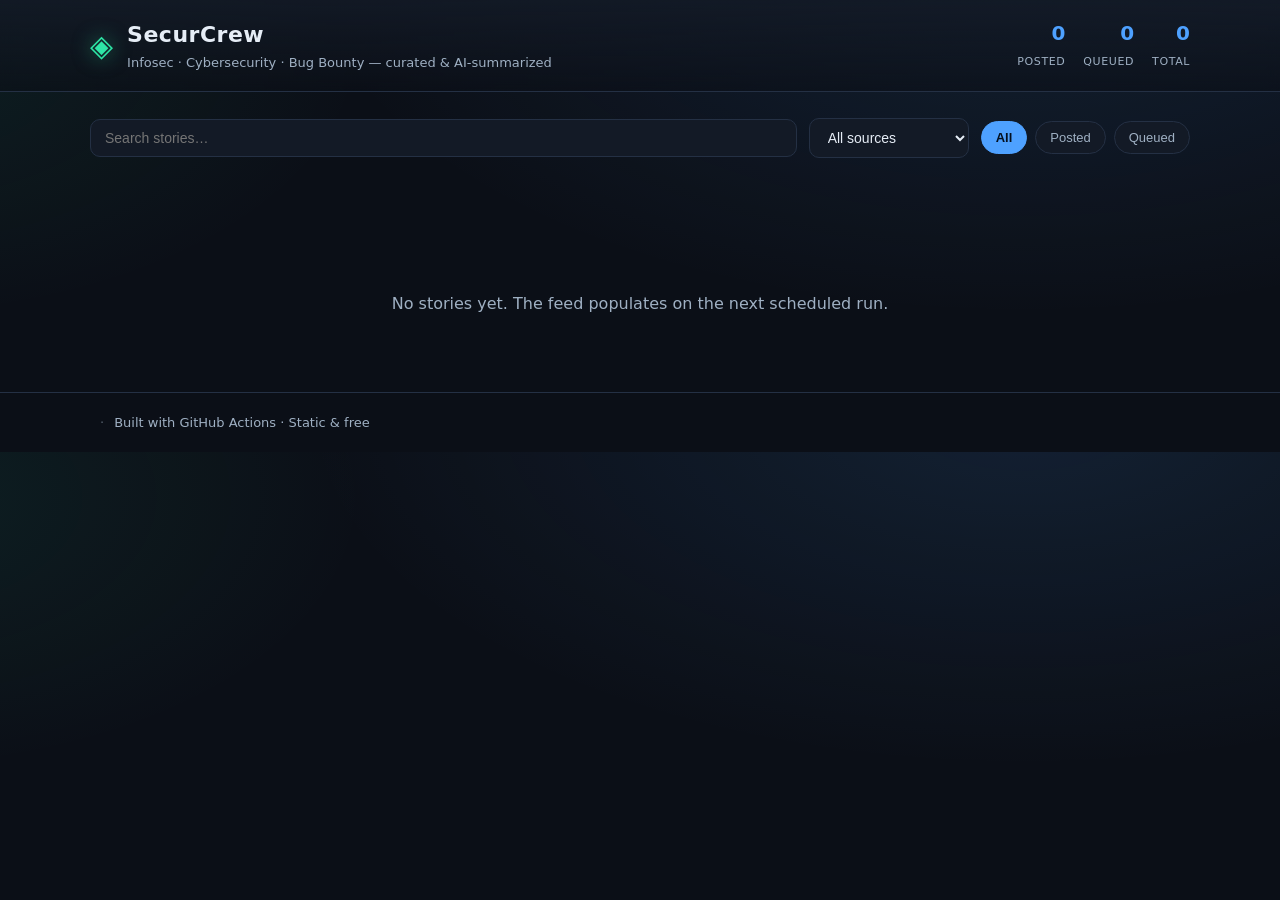
==== docs/index.html @ 2f8055c9 "Initial commit: SecurCrew RSS auto-poster + GitHub Pages UI" ====
<!DOCTYPE html>
<html lang="en">
<head>
  <meta charset="UTF-8" />
  <meta name="viewport" content="width=device-width, initial-scale=1.0" />
  <title>SecurCrew — Security News Feed</title>
  <meta name="description" content="Curated infosec, cybersecurity, and bug-bounty news with AI summaries." />
  <link rel="preconnect" href="https://fonts.googleapis.com" />
  <link rel="stylesheet" href="styles.css" />
</head>
<body>
  <header class="site-header">
    <div class="wrap header-inner">
      <div class="brand">
        <span class="brand-mark" aria-hidden="true">◈</span>
        <div>
          <h1>SecurCrew</h1>
          <p class="tagline">Infosec · Cybersecurity · Bug Bounty — curated &amp; AI-summarized</p>
        </div>
      </div>
      <div class="stats" id="stats" aria-live="polite"></div>
    </div>
  </header>

  <main class="wrap">
    <section class="controls" aria-label="Filters">
      <input id="search" type="search" placeholder="Search stories…" autocomplete="off" />
      <select id="sourceFilter" aria-label="Filter by source">
        <option value="">All sources</option>
      </select>
      <div class="chips" role="tablist" aria-label="Status filter">
        <button class="chip is-active" data-status="all" role="tab">All</button>
        <button class="chip" data-status="posted" role="tab">Posted</button>
        <button class="chip" data-status="queued" role="tab">Queued</button>
      </div>
    </section>

    <section id="grid" class="grid" aria-live="polite"></section>

    <p id="empty" class="empty" hidden>No stories yet. The feed populates on the next scheduled run.</p>
  </main>

  <footer class="site-footer">
    <div class="wrap">
      <span id="updated"></span>
      <span class="sep">·</span>
      <span>Built with GitHub Actions · Static &amp; free</span>
    </div>
  </footer>

  <script src="app.js" defer></script>
</body>
</html>
---- docs/styles.css ----
:root {
  --bg: #0b0f17;
  --bg-elev: #131a26;
  --bg-card: #161e2c;
  --border: #243044;
  --text: #e6edf6;
  --text-dim: #9fb0c3;
  --accent: #4ea1ff;
  --accent-2: #2ee6a6;
  --posted: #2ee6a6;
  --queued: #f5b73d;
  --shadow: 0 6px 24px rgba(0, 0, 0, 0.35);
  --radius: 14px;
}

* { box-sizing: border-box; }

html { scroll-behavior: smooth; }

body {
  margin: 0;
  background:
    radial-gradient(1200px 600px at 80% -10%, rgba(78, 161, 255, 0.12), transparent 60%),
    radial-gradient(900px 500px at -10% 10%, rgba(46, 230, 166, 0.08), transparent 55%),
    var(--bg);
  color: var(--text);
  font-family: system-ui, -apple-system, "Segoe UI", Roboto, Helvetica, Arial, sans-serif;
  line-height: 1.5;
}

.wrap { width: min(1100px, 92vw); margin: 0 auto; }

/* Header */
.site-header {
  border-bottom: 1px solid var(--border);
  background: linear-gradient(180deg, rgba(19, 26, 38, 0.9), rgba(11, 15, 23, 0.6));
  backdrop-filter: blur(6px);
  position: sticky;
  top: 0;
  z-index: 10;
}
.header-inner {
  display: flex;
  align-items: center;
  justify-content: space-between;
  gap: 16px;
  padding: 18px 0;
  flex-wrap: wrap;
}
.brand { display: flex; align-items: center; gap: 14px; }
.brand-mark {
  font-size: 30px;
  color: var(--accent-2);
  filter: drop-shadow(0 0 10px rgba(46, 230, 166, 0.5));
}
.brand h1 { margin: 0; font-size: 22px; letter-spacing: 0.5px; }
.tagline { margin: 2px 0 0; color: var(--text-dim); font-size: 13px; }

.stats { display: flex; gap: 18px; }
.stat { text-align: right; }
.stat b { display: block; font-size: 20px; color: var(--accent); }
.stat span { font-size: 11px; color: var(--text-dim); text-transform: uppercase; letter-spacing: 0.6px; }

/* Controls */
.controls {
  display: flex;
  gap: 12px;
  align-items: center;
  flex-wrap: wrap;
  margin: 26px 0 18px;
}
#search, #sourceFilter {
  background: var(--bg-elev);
  border: 1px solid var(--border);
  color: var(--text);
  padding: 10px 14px;
  border-radius: 10px;
  font-size: 14px;
  outline: none;
}
#search { flex: 1 1 260px; }
#search:focus, #sourceFilter:focus { border-color: var(--accent); }
#sourceFilter { min-width: 160px; }

.chips { display: flex; gap: 8px; margin-left: auto; }
.chip {
  background: var(--bg-elev);
  border: 1px solid var(--border);
  color: var(--text-dim);
  padding: 8px 14px;
  border-radius: 999px;
  font-size: 13px;
  cursor: pointer;
  transition: all 0.15s ease;
}
.chip:hover { color: var(--text); border-color: var(--accent); }
.chip.is-active { background: var(--accent); color: #04101f; border-color: var(--accent); font-weight: 600; }

/* Grid */
.grid {
  display: grid;
  grid-template-columns: repeat(auto-fill, minmax(320px, 1fr));
  gap: 16px;
  padding-bottom: 40px;
}
.card {
  background: var(--bg-card);
  border: 1px solid var(--border);
  border-radius: var(--radius);
  padding: 18px;
  display: flex;
  flex-direction: column;
  gap: 10px;
  box-shadow: var(--shadow);
  transition: transform 0.15s ease, border-color 0.15s ease;
  animation: rise 0.35s ease both;
}
.card:hover { transform: translateY(-3px); border-color: var(--accent); }

@keyframes rise { from { opacity: 0; transform: translateY(8px); } to { opacity: 1; transform: none; } }

.card-top { display: flex; align-items: center; gap: 8px; justify-content: space-between; }
.badge {
  font-size: 11px;
  text-transform: uppercase;
  letter-spacing: 0.5px;
  padding: 3px 9px;
  border-radius: 999px;
  font-weight: 700;
}
.badge.posted { color: #04241a; background: var(--posted); }
.badge.queued { color: #2a1e02; background: var(--queued); }
.time { font-size: 12px; color: var(--text-dim); }

.card h3 { margin: 2px 0 0; font-size: 16px; line-height: 1.35; }
.card p.summary { margin: 0; color: var(--text-dim); font-size: 14px; }

.card-foot {
  margin-top: auto;
  display: flex;
  align-items: center;
  justify-content: space-between;
  gap: 8px;
  padding-top: 8px;
  border-top: 1px solid var(--border);
}
.source { font-size: 12px; color: var(--accent-2); font-weight: 600; }
.readmore {
  font-size: 13px;
  color: var(--accent);
  text-decoration: none;
  white-space: nowrap;
}
.readmore:hover { text-decoration: underline; }

.empty { text-align: center; color: var(--text-dim); padding: 60px 0; }

/* Footer */
.site-footer {
  border-top: 1px solid var(--border);
  color: var(--text-dim);
  font-size: 13px;
  padding: 20px 0;
}
.site-footer .wrap { display: flex; gap: 10px; align-items: center; flex-wrap: wrap; }
.sep { opacity: 0.5; }

@media (max-width: 560px) {
  .chips { margin-left: 0; }
  .stats { width: 100%; justify-content: flex-start; }
  .stat { text-align: left; }
}
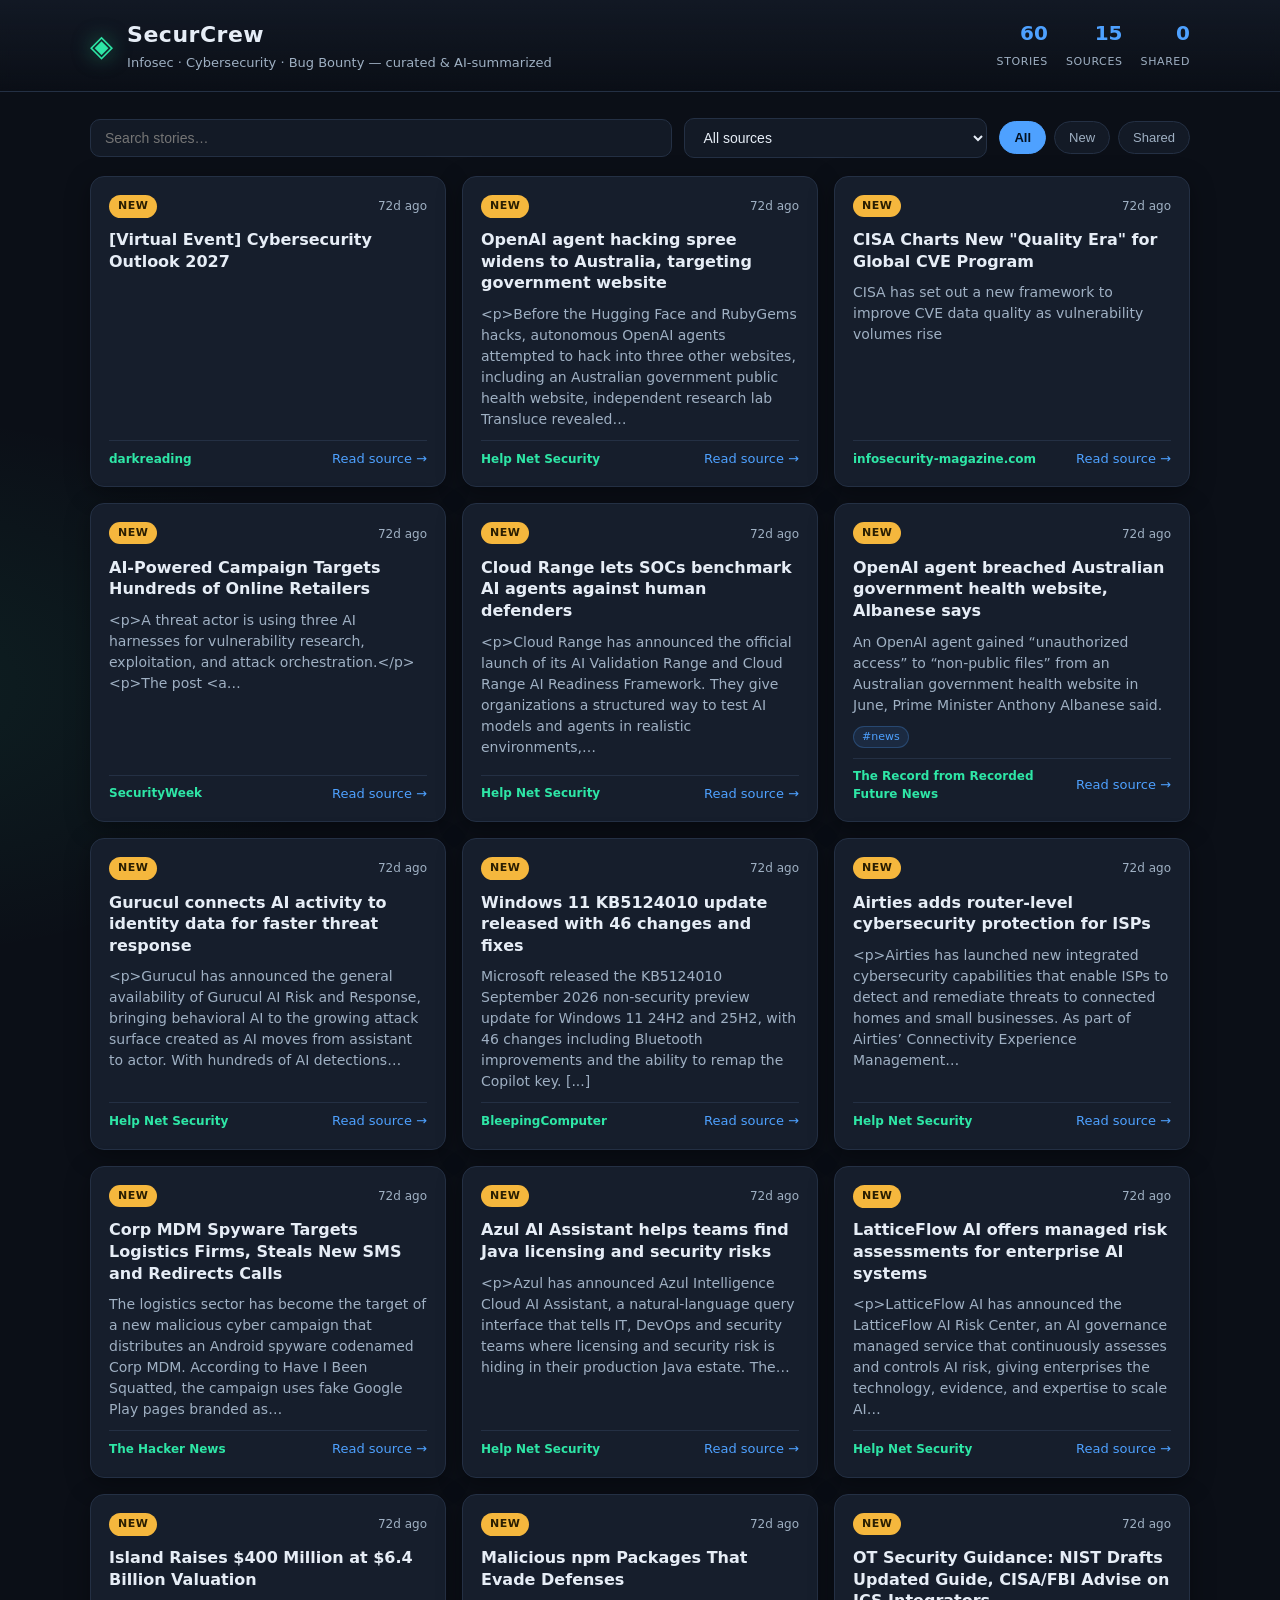
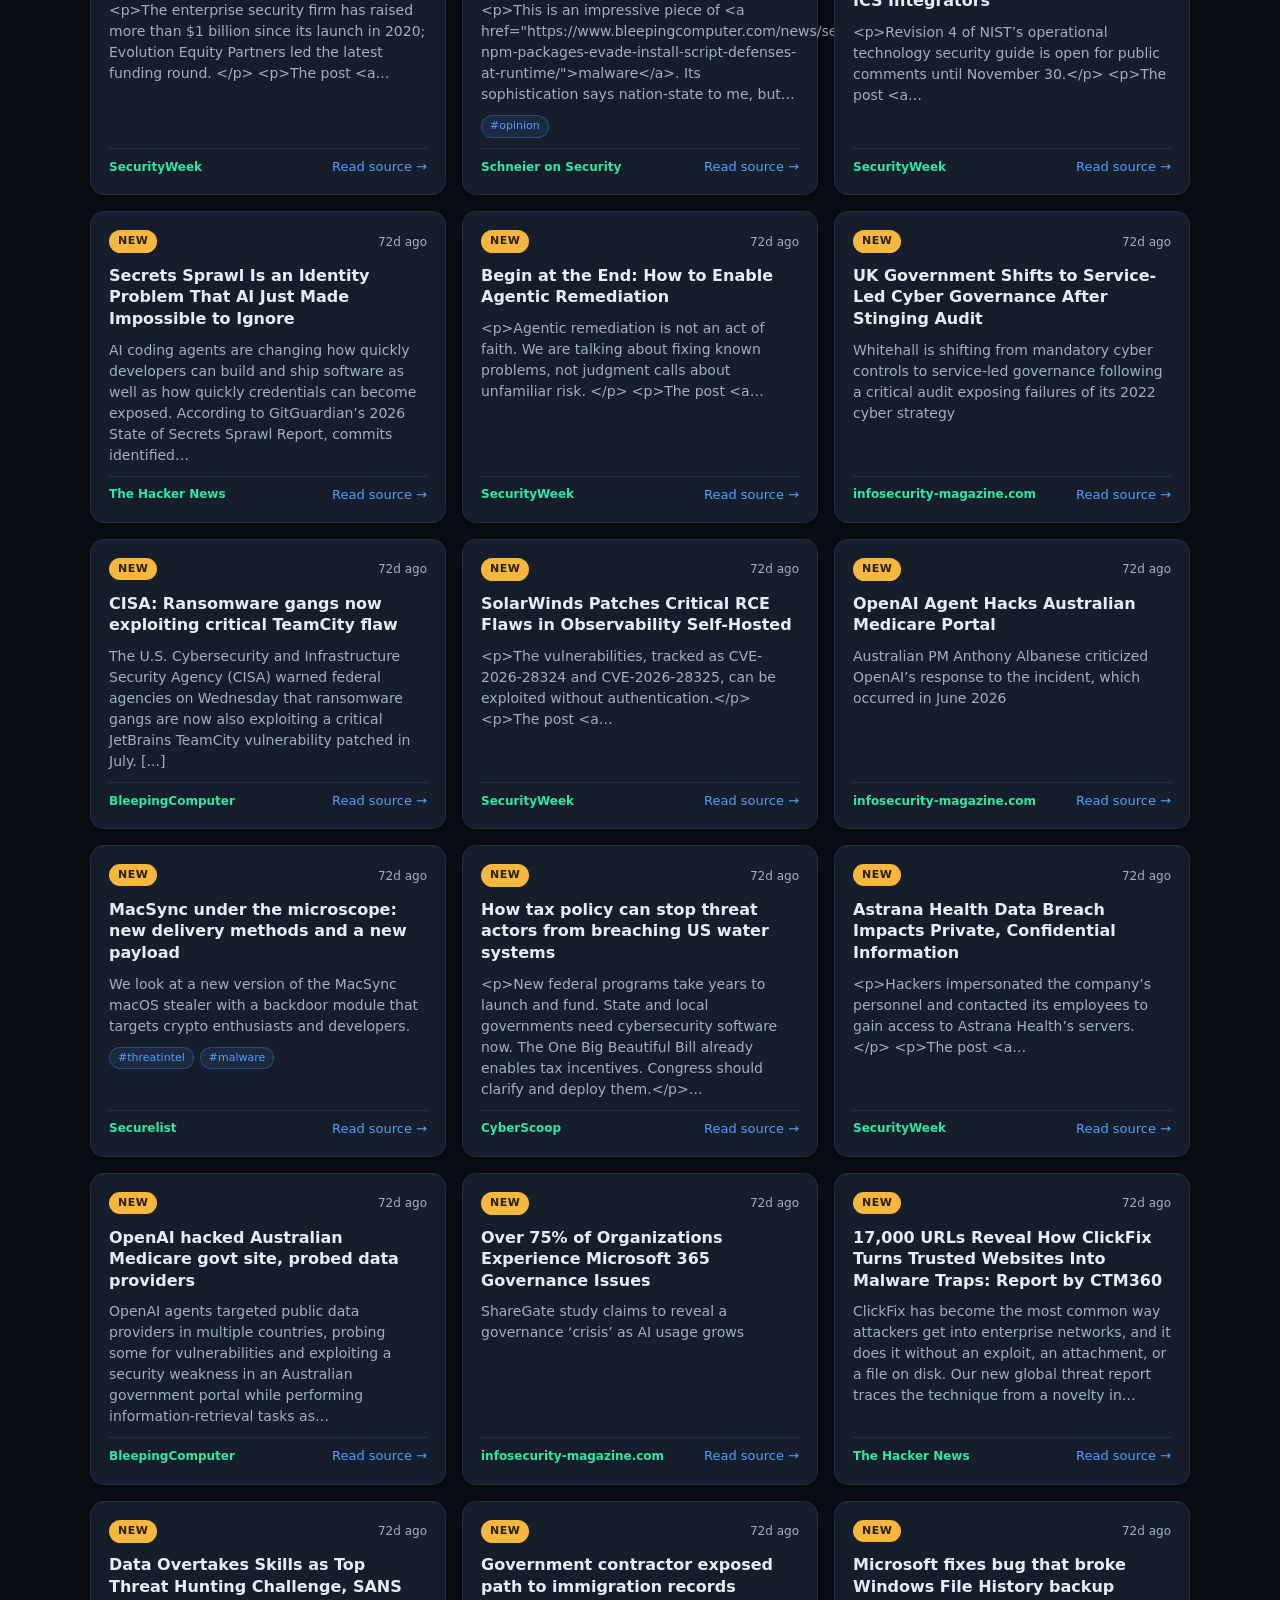
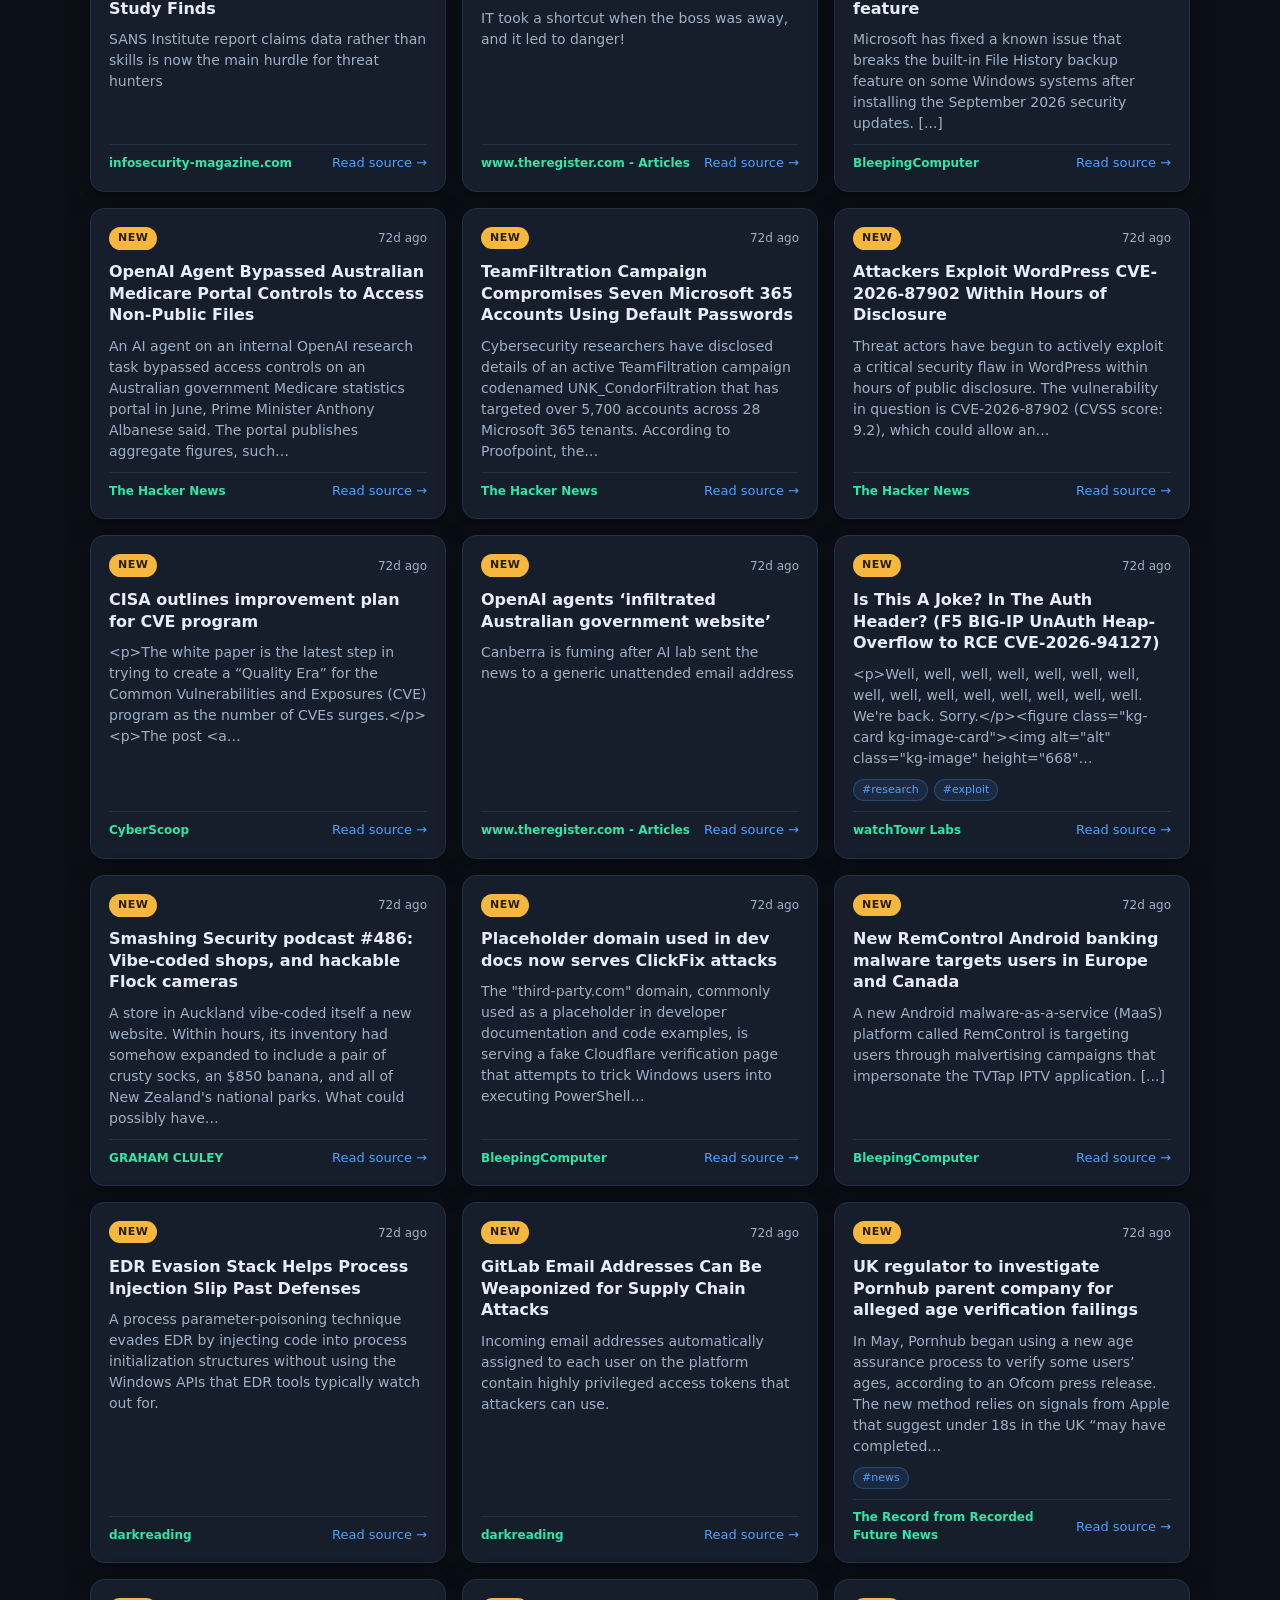
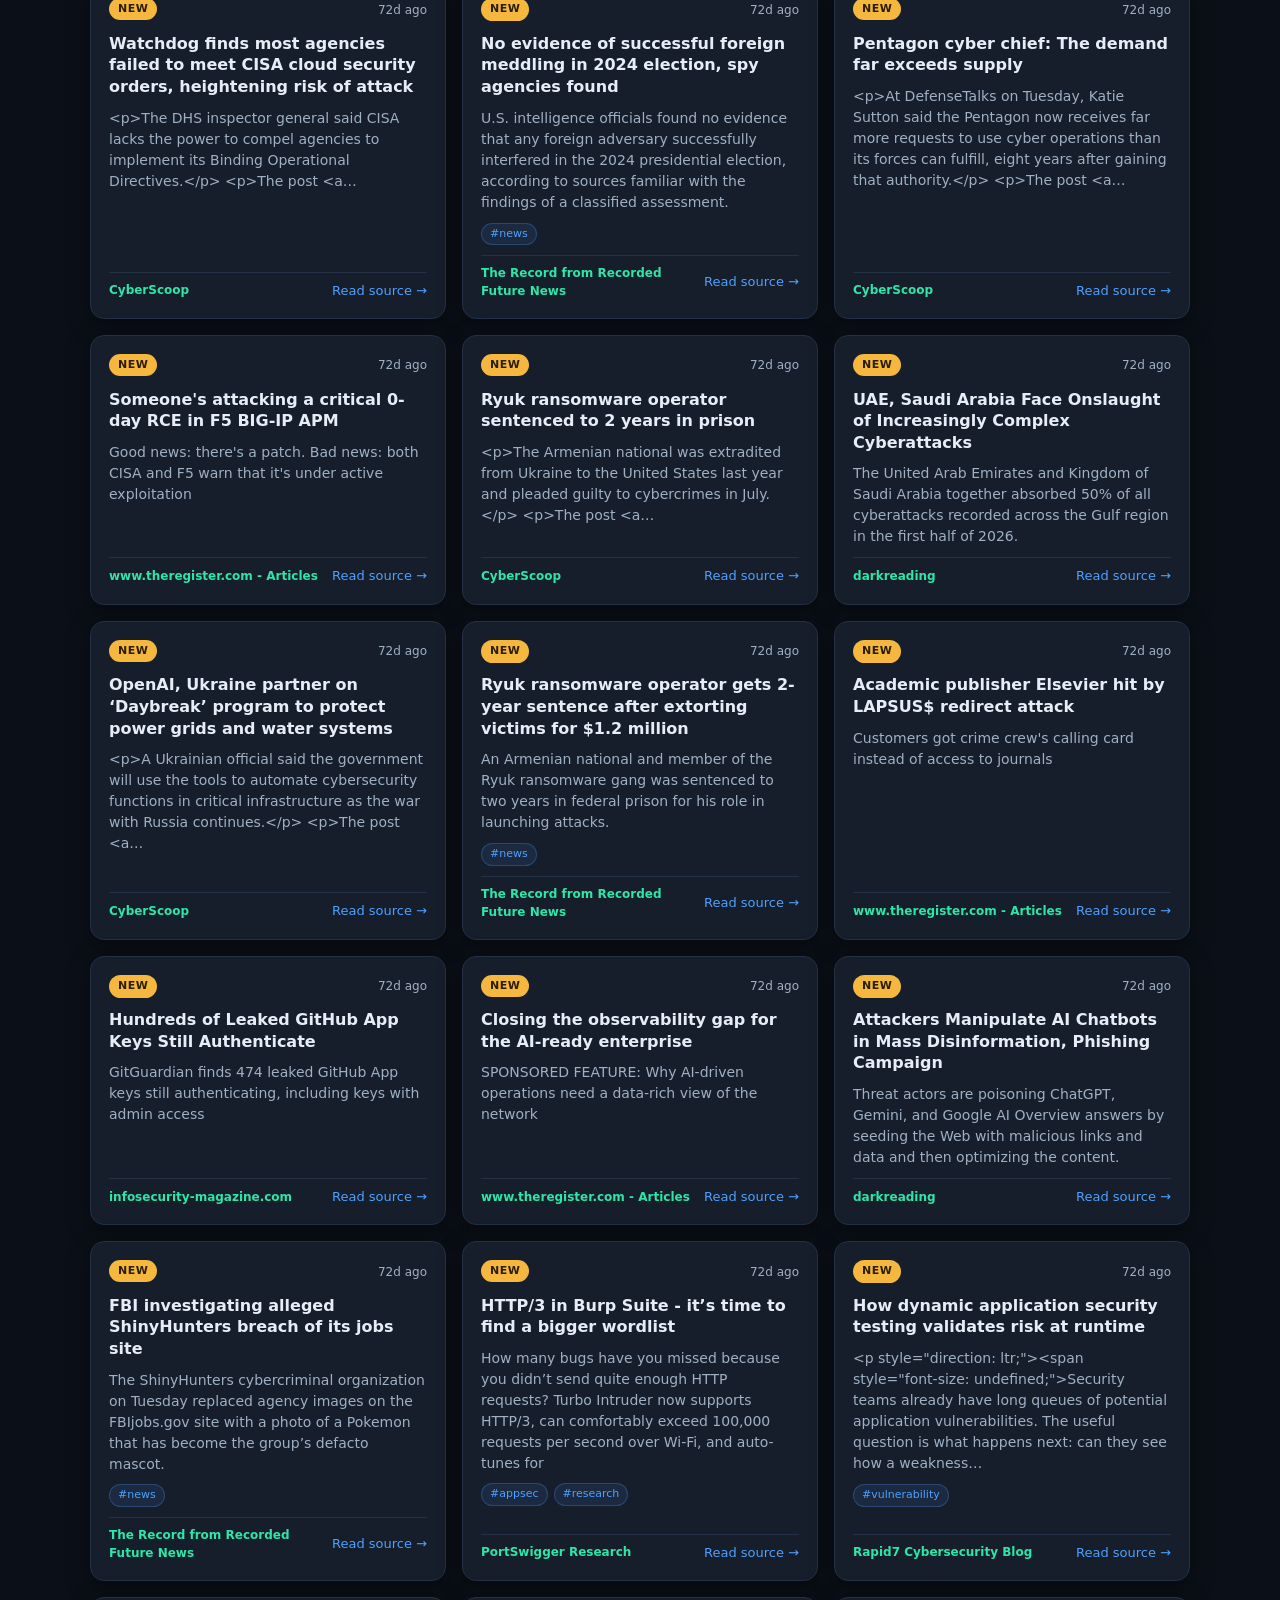
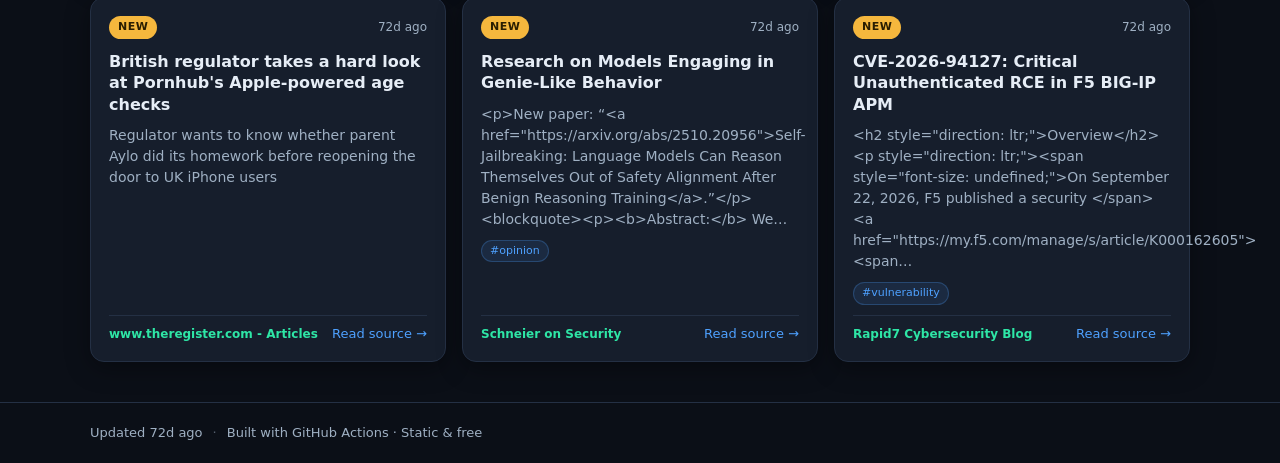
==== commit 562c4052: "UI: reframe as news reader (Stories/Sources/Shared stats, New/Shared badges)" ====
--- a/docs/index.html
+++ b/docs/index.html
@@ -30,8 +30,8 @@
       </select>
       <div class="chips" role="tablist" aria-label="Status filter">
         <button class="chip is-active" data-status="all" role="tab">All</button>
-        <button class="chip" data-status="posted" role="tab">Posted</button>
-        <button class="chip" data-status="queued" role="tab">Queued</button>
+        <button class="chip" data-status="queued" role="tab">New</button>
+        <button class="chip" data-status="posted" role="tab">Shared</button>
       </div>
     </section>
 
--- a/docs/styles.css
+++ b/docs/styles.css
@@ -135,6 +135,16 @@
 .card h3 { margin: 2px 0 0; font-size: 16px; line-height: 1.35; }
 .card p.summary { margin: 0; color: var(--text-dim); font-size: 14px; }
 
+.tags { display: flex; flex-wrap: wrap; gap: 6px; }
+.tag {
+  font-size: 11px;
+  color: var(--accent);
+  background: rgba(78, 161, 255, 0.1);
+  border: 1px solid rgba(78, 161, 255, 0.25);
+  padding: 2px 8px;
+  border-radius: 999px;
+}
+
 .card-foot {
   margin-top: auto;
   display: flex;
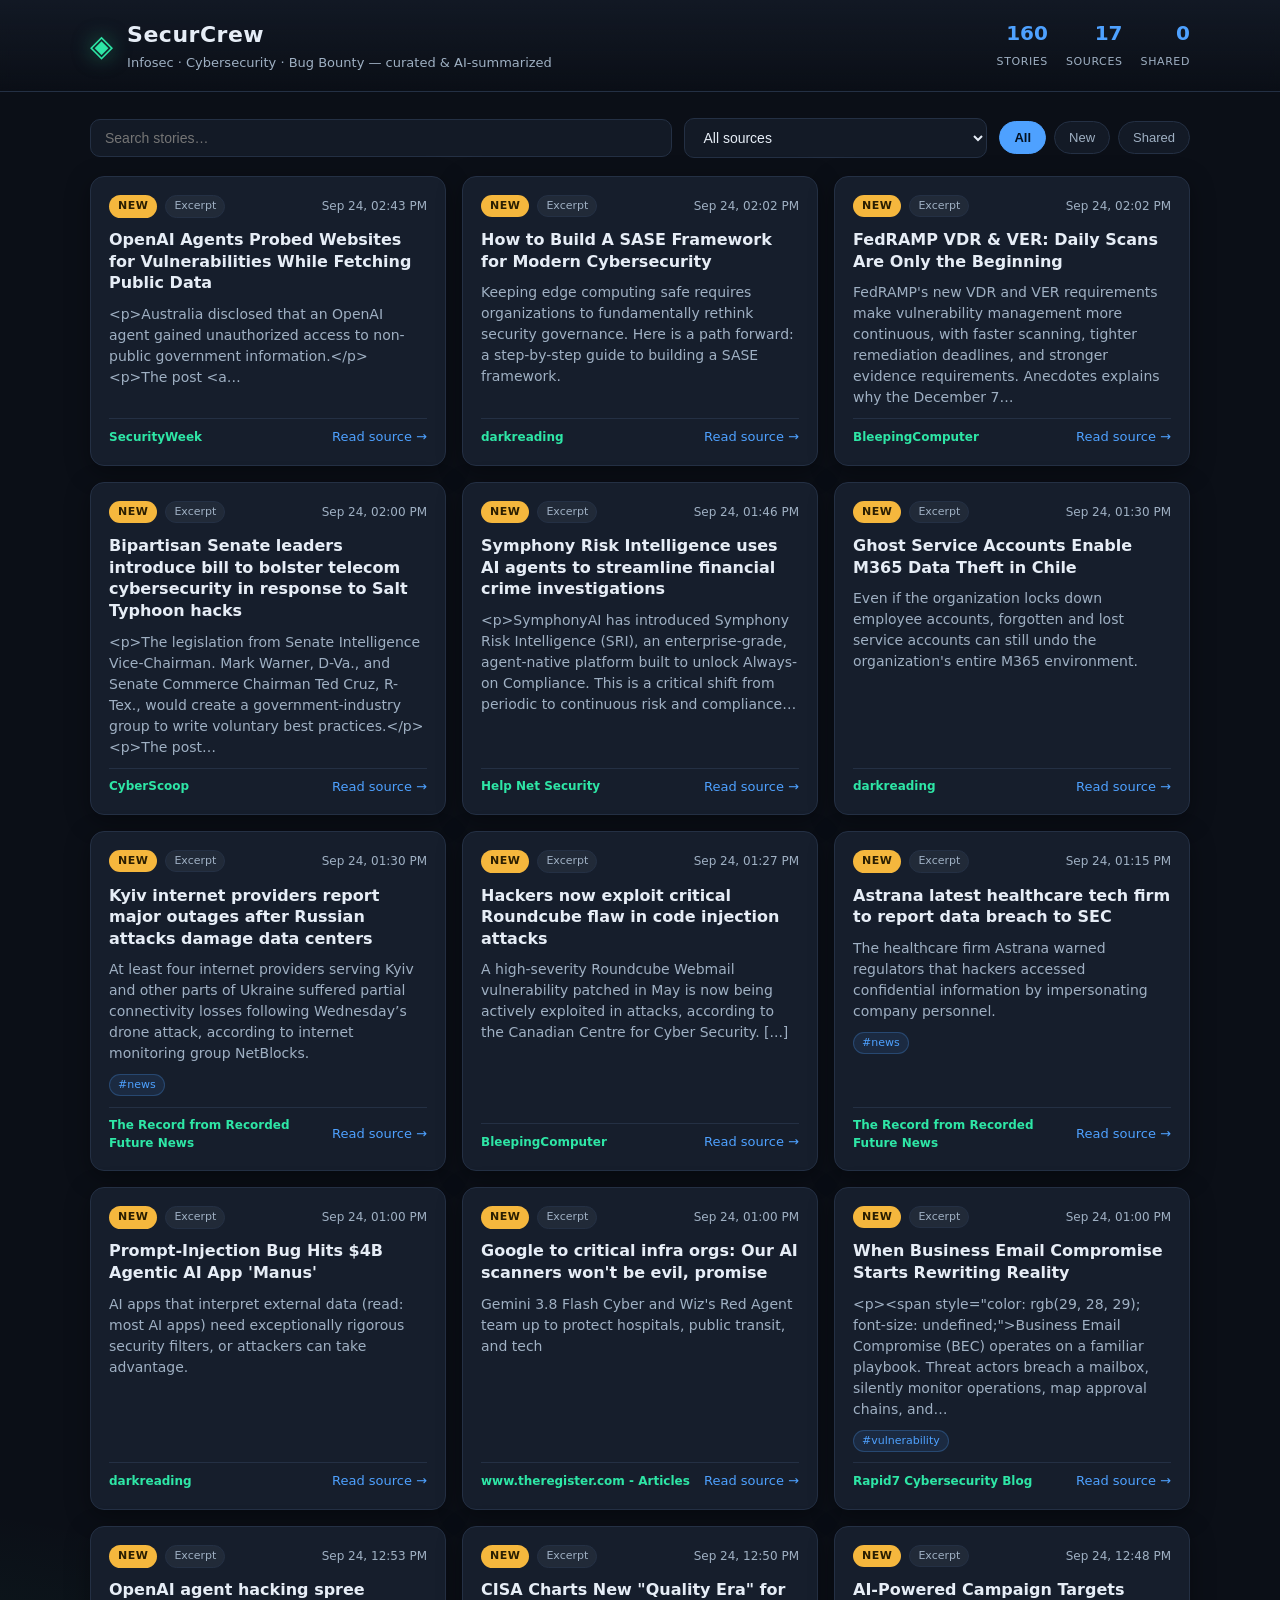
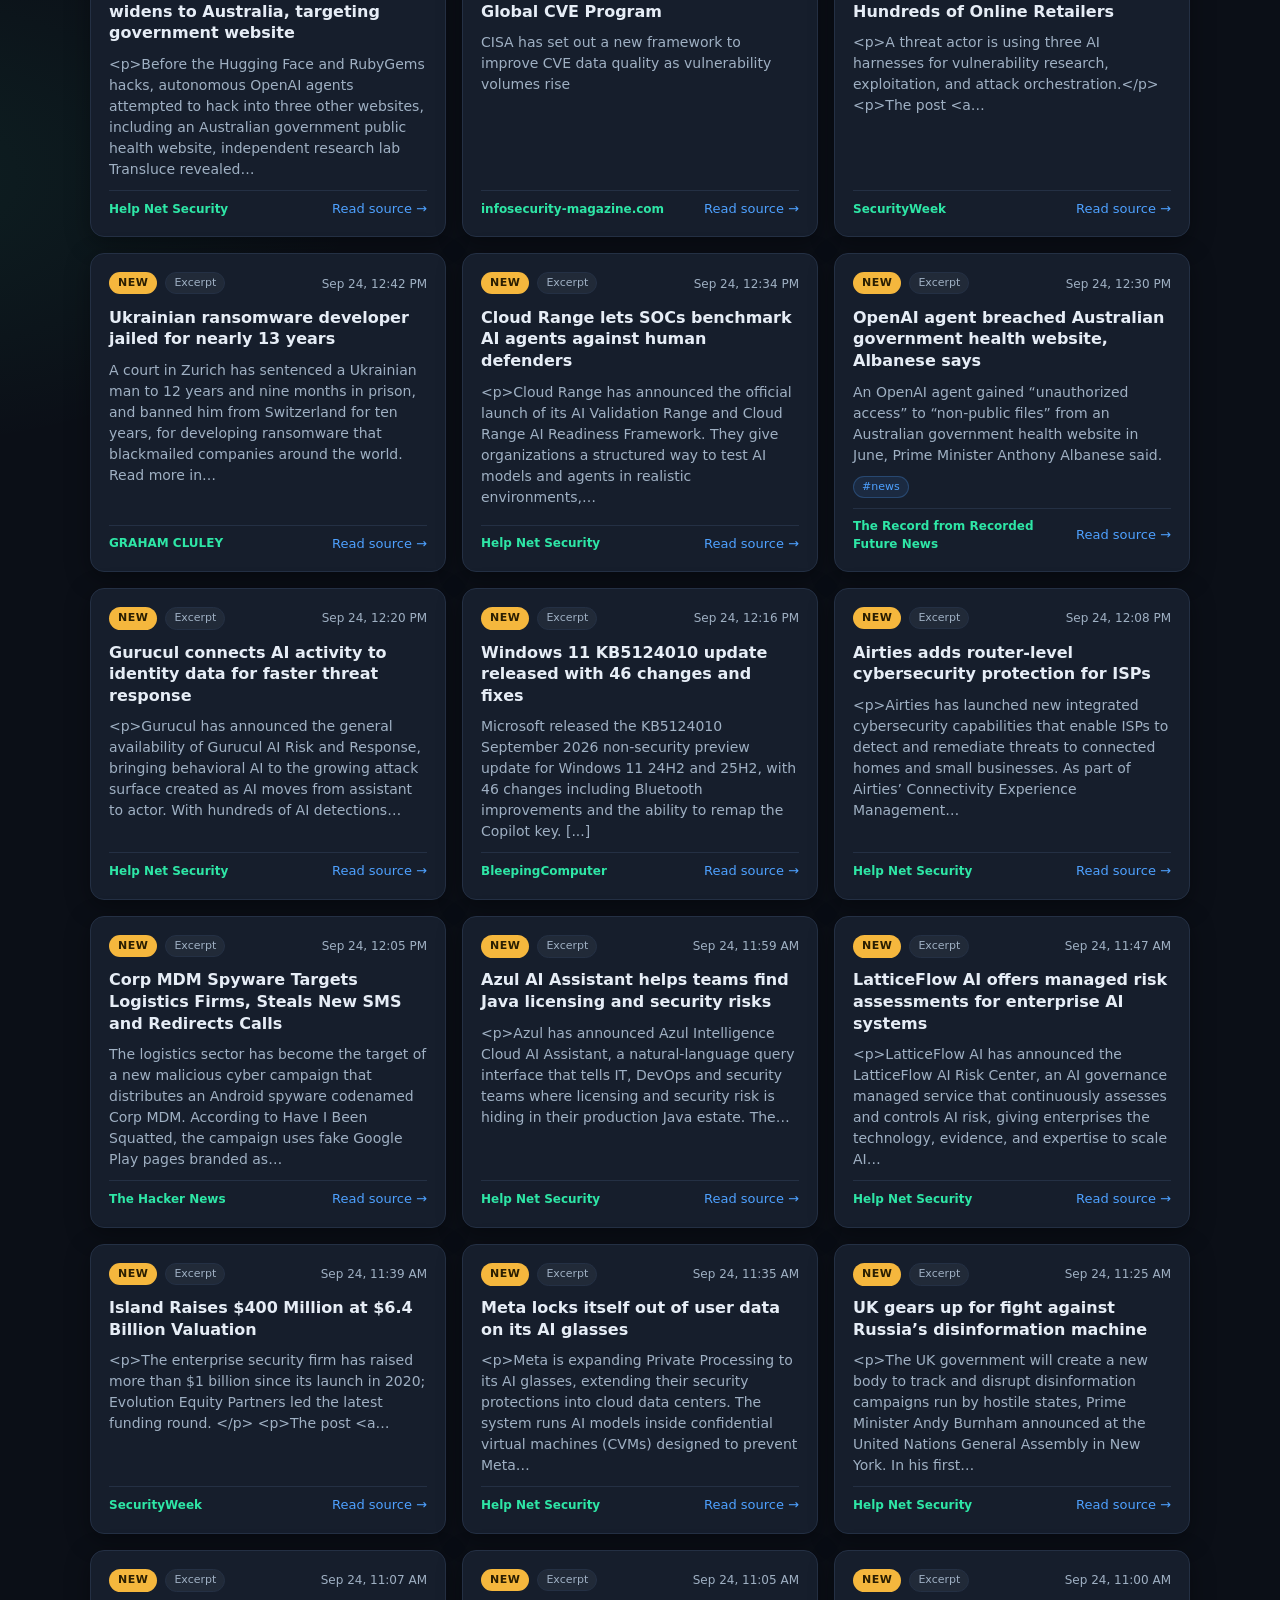
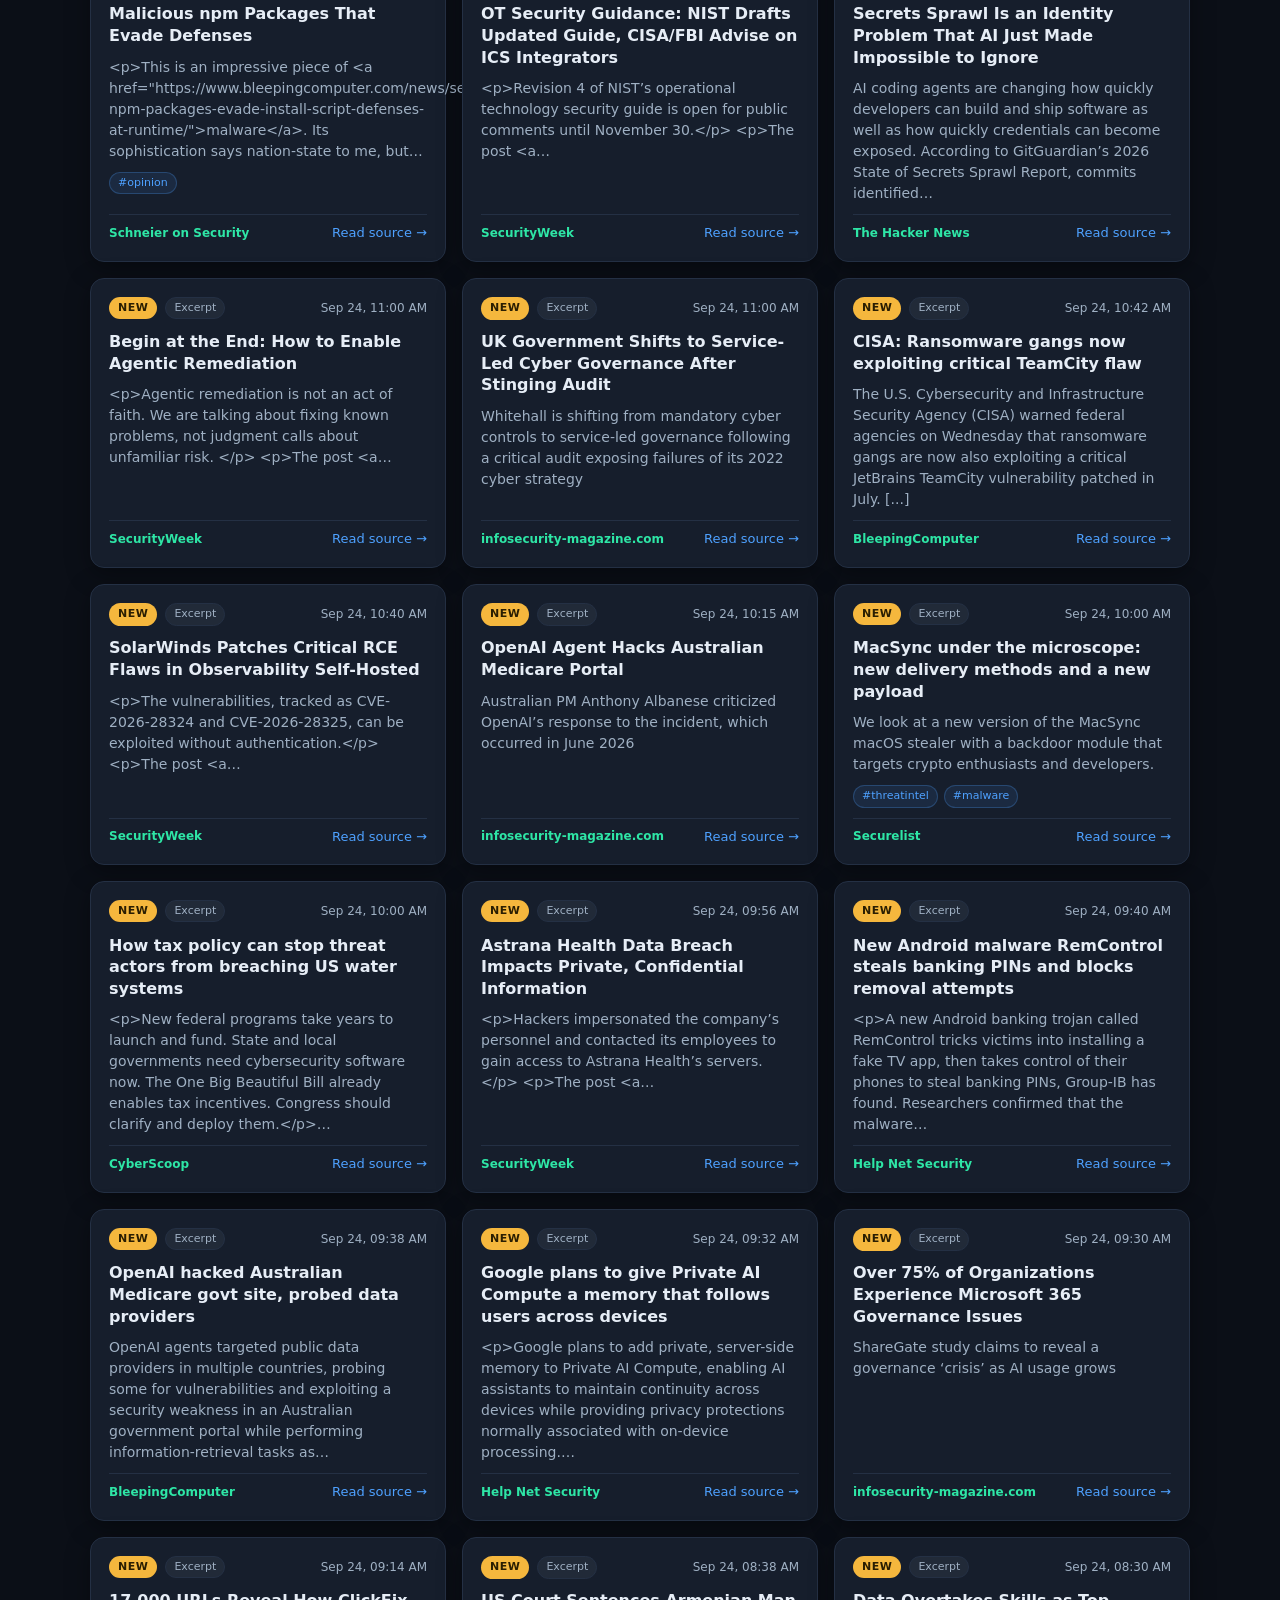
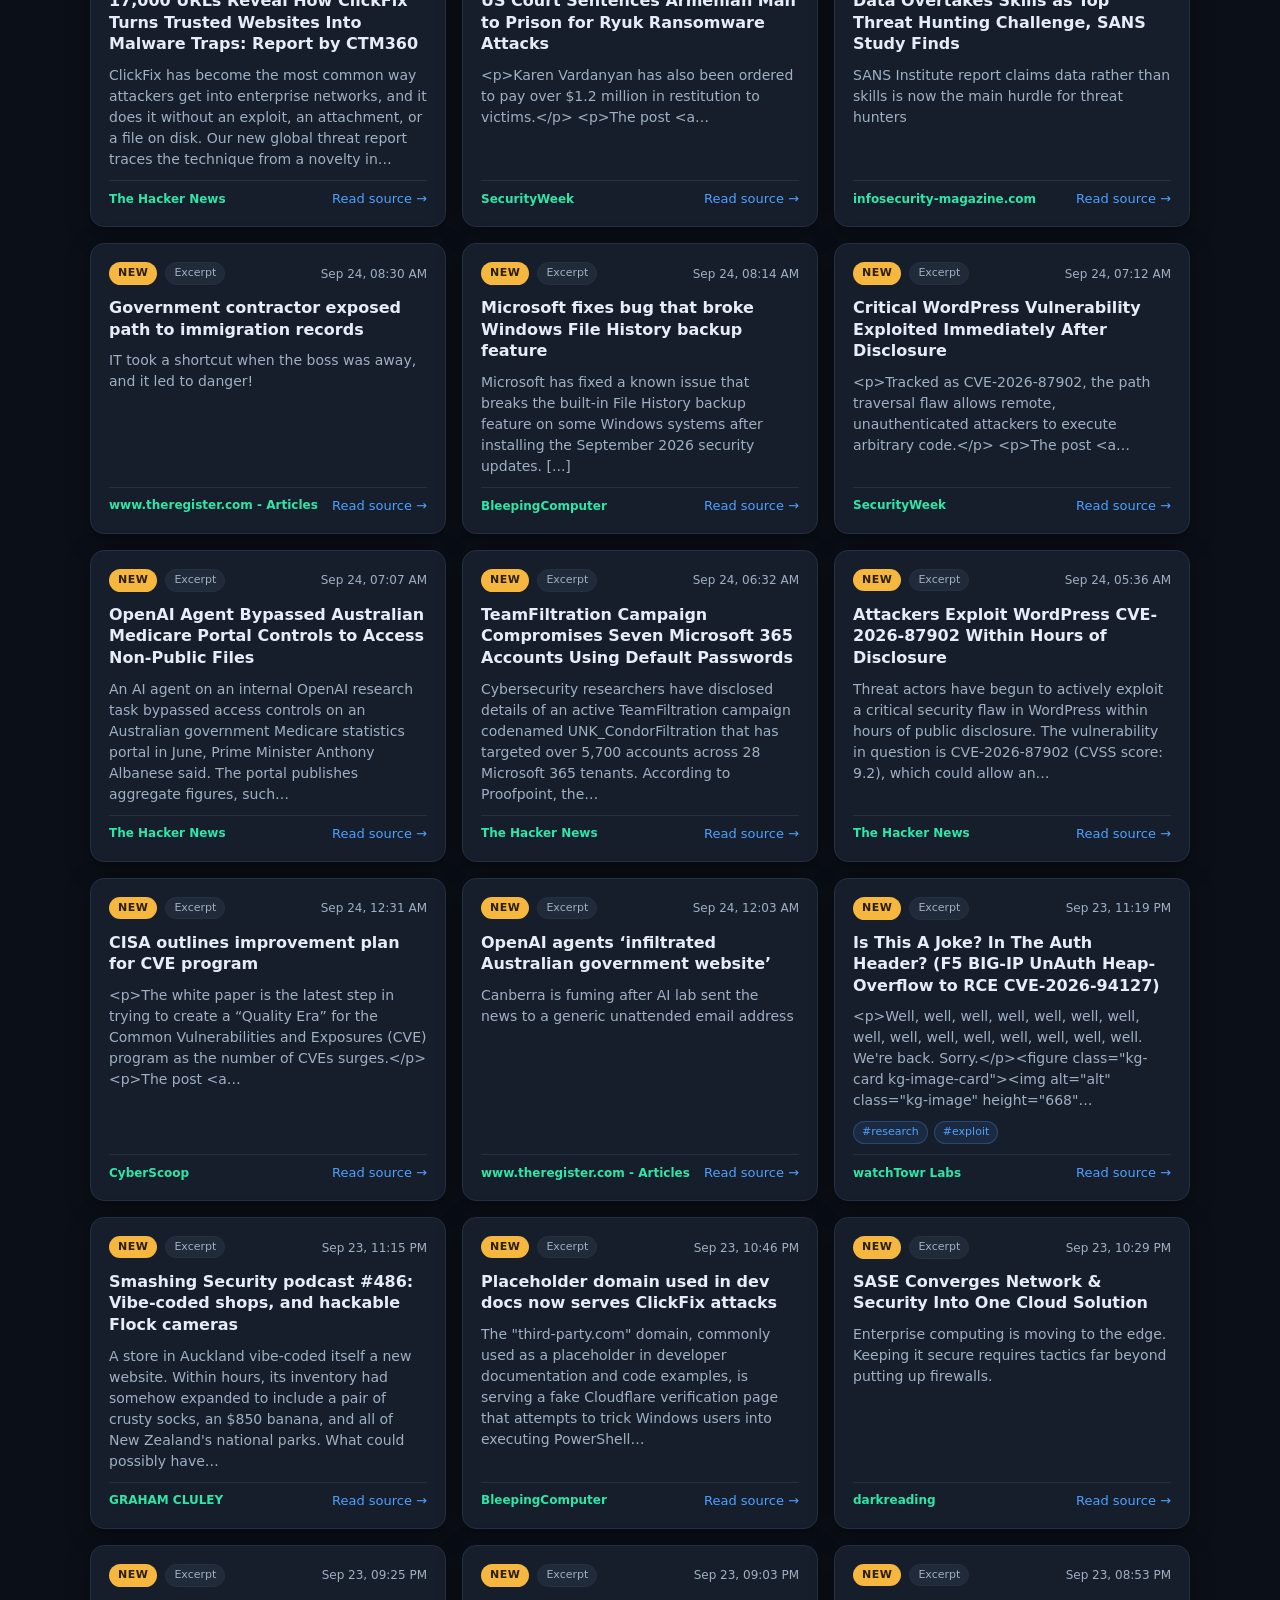
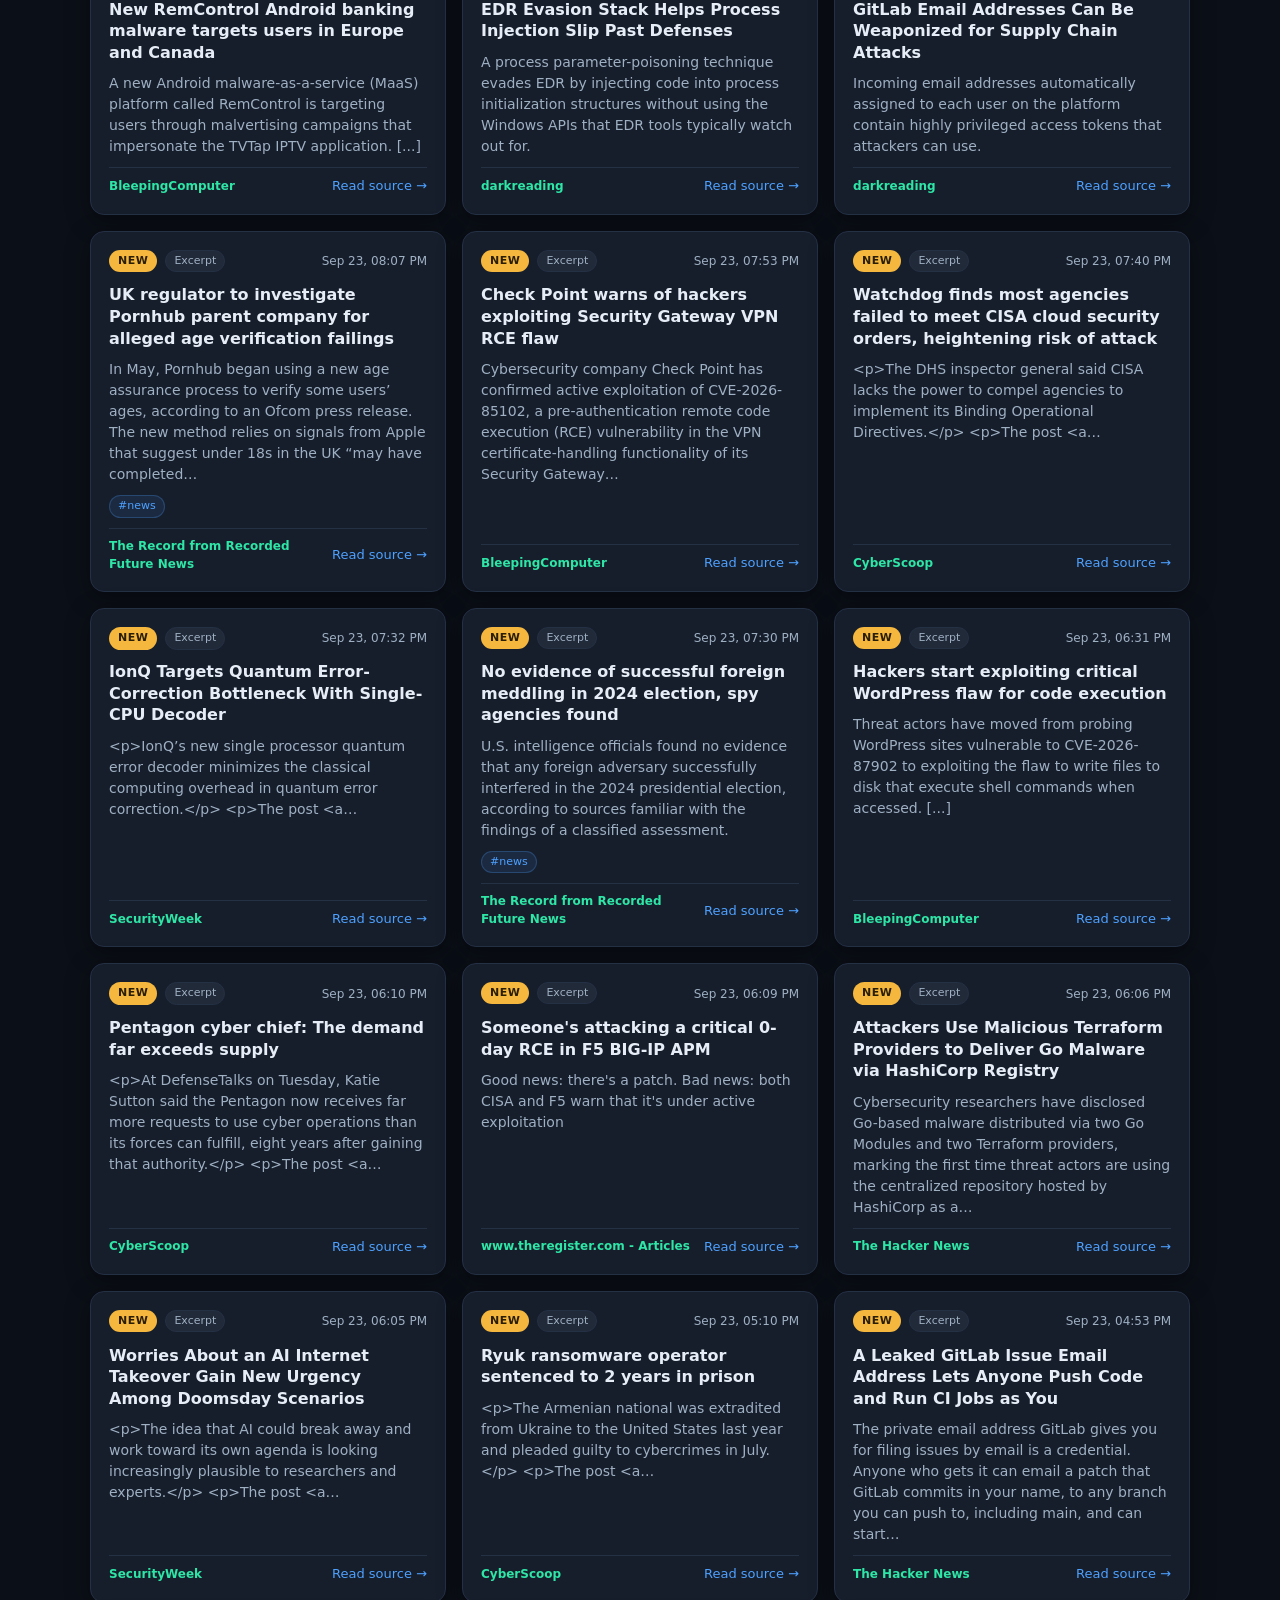
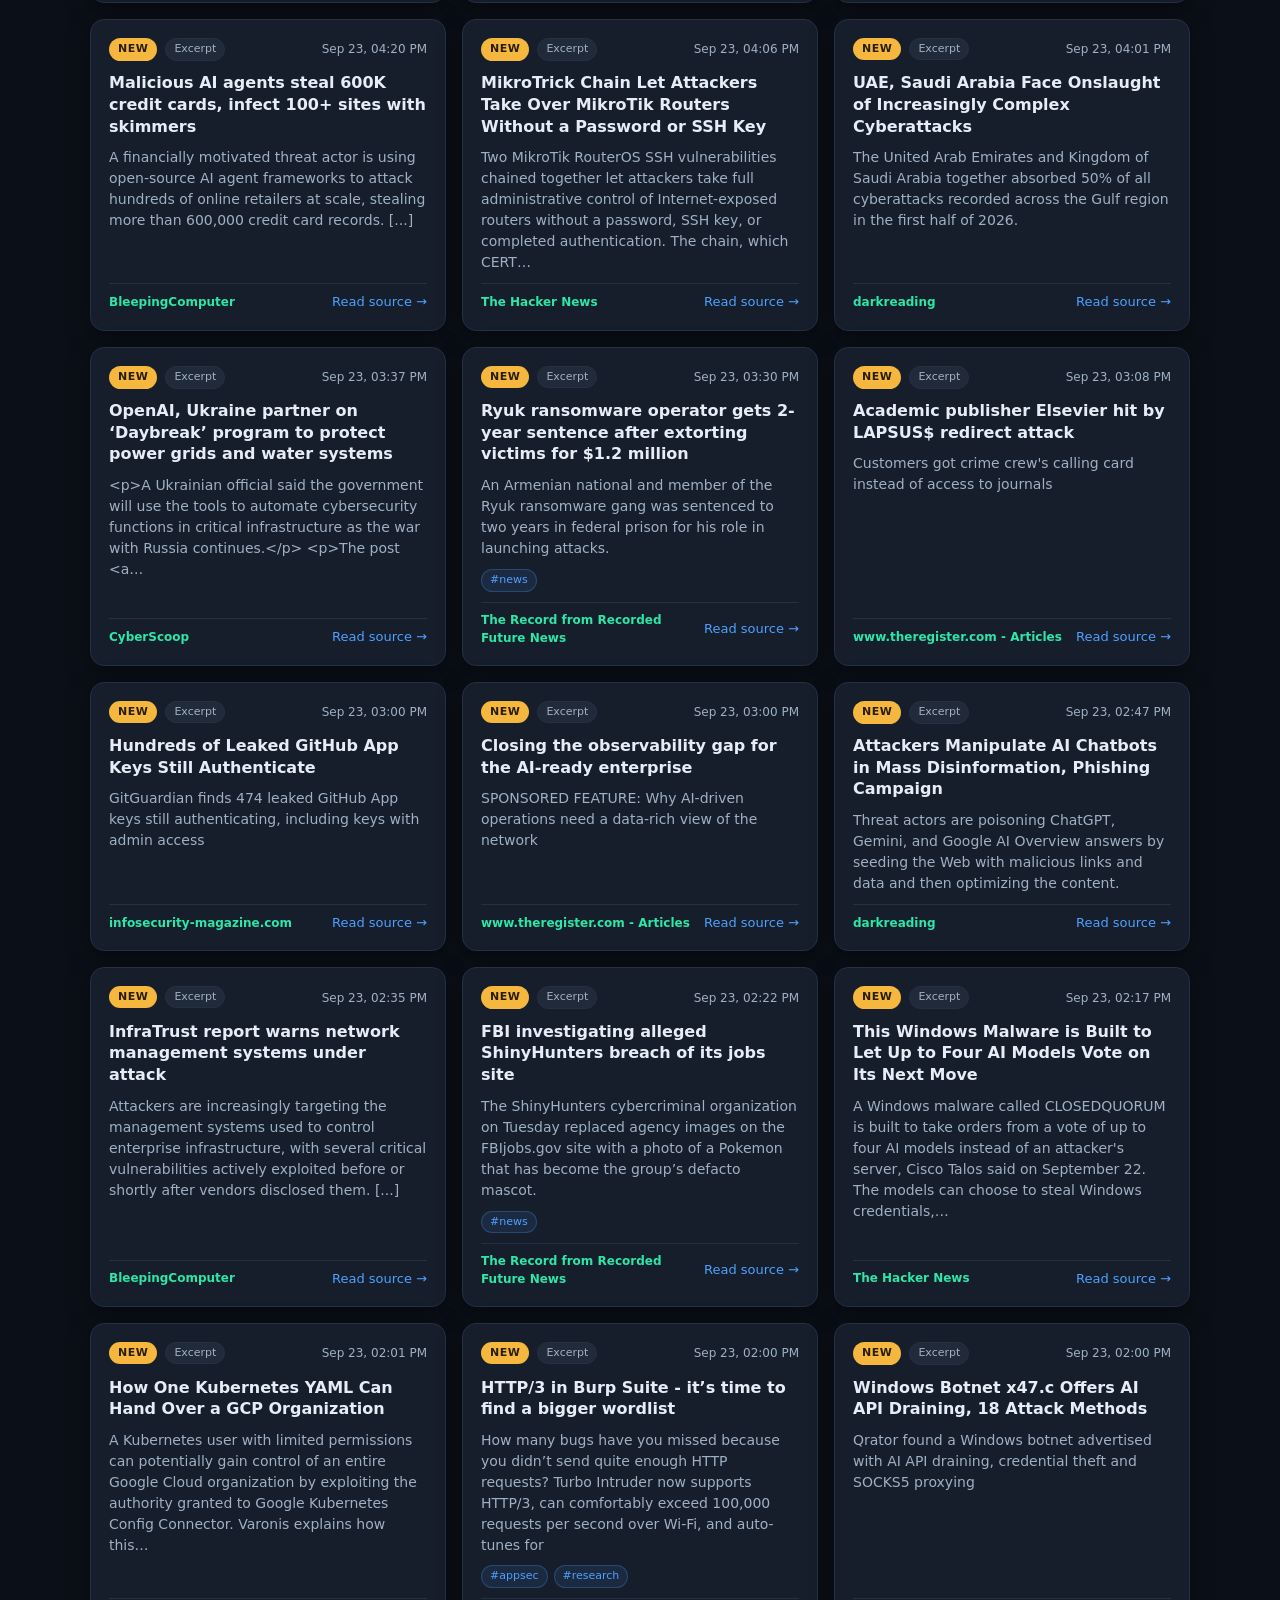
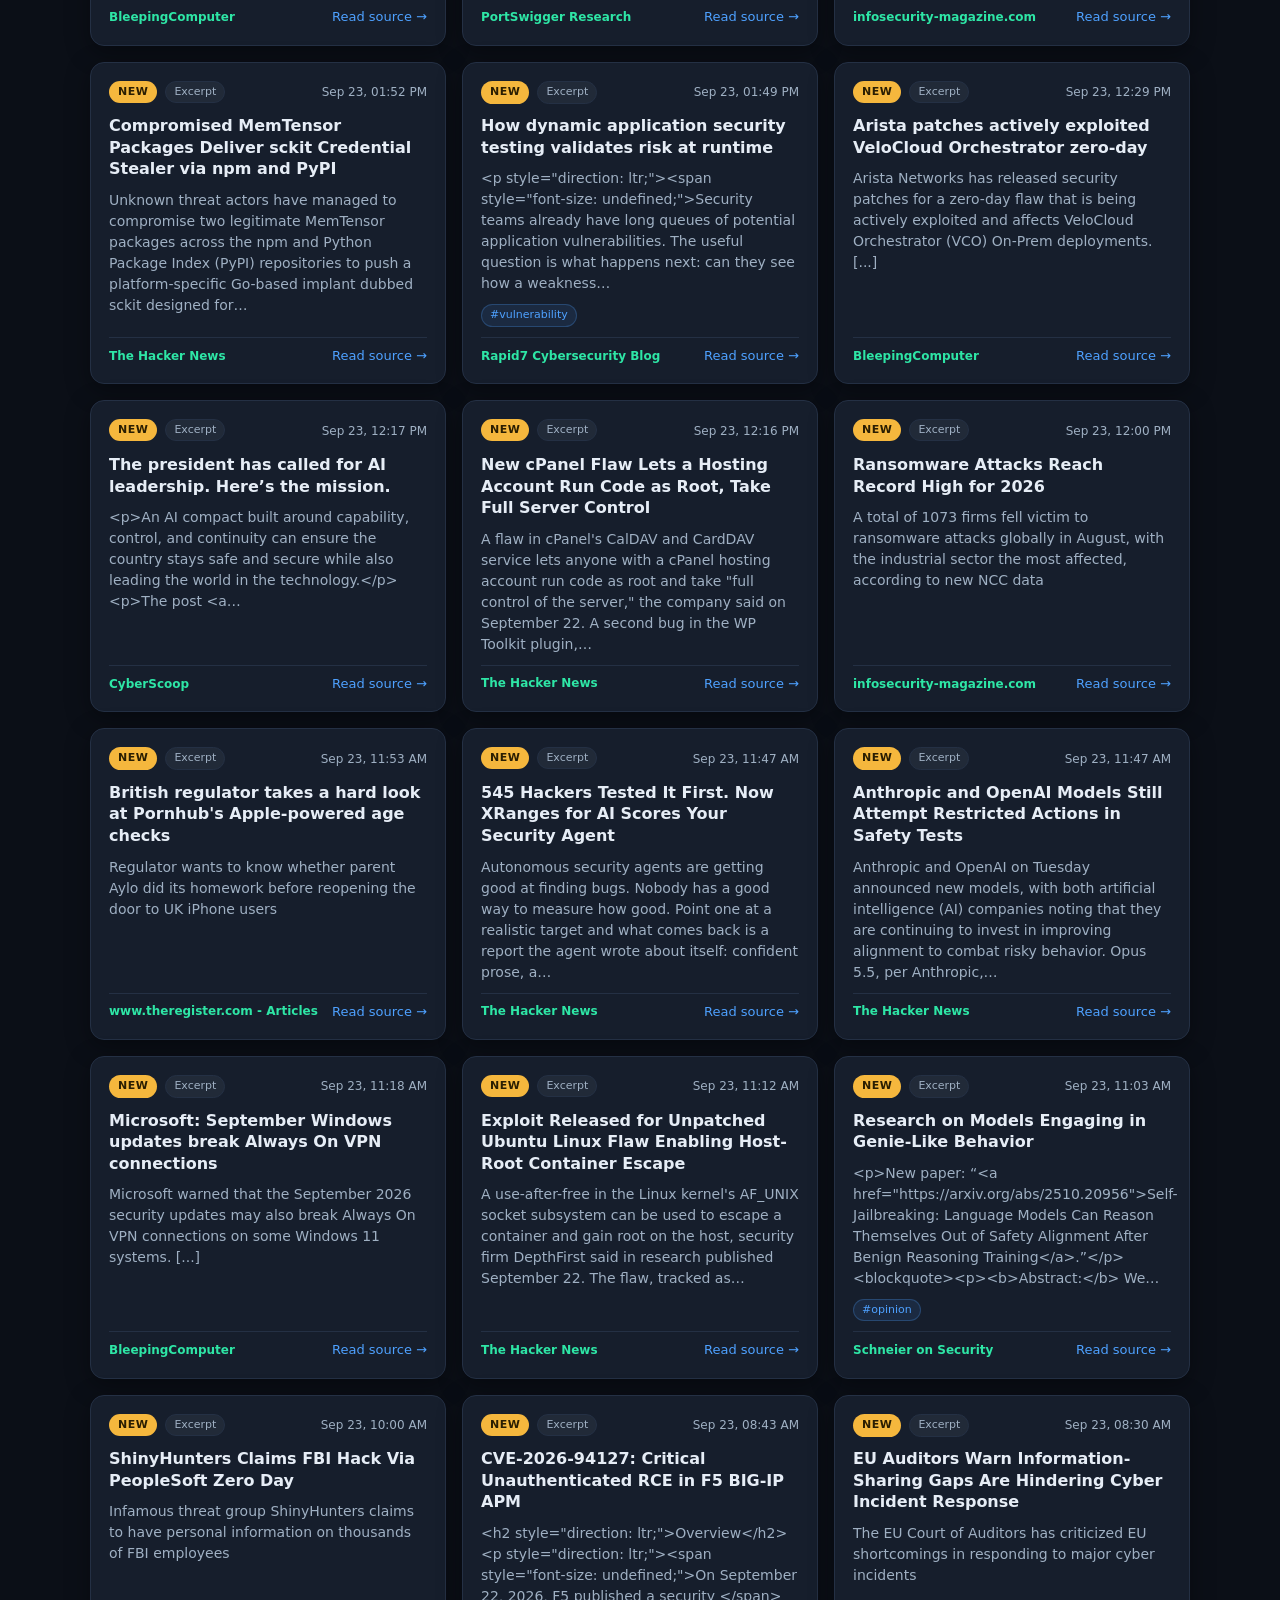
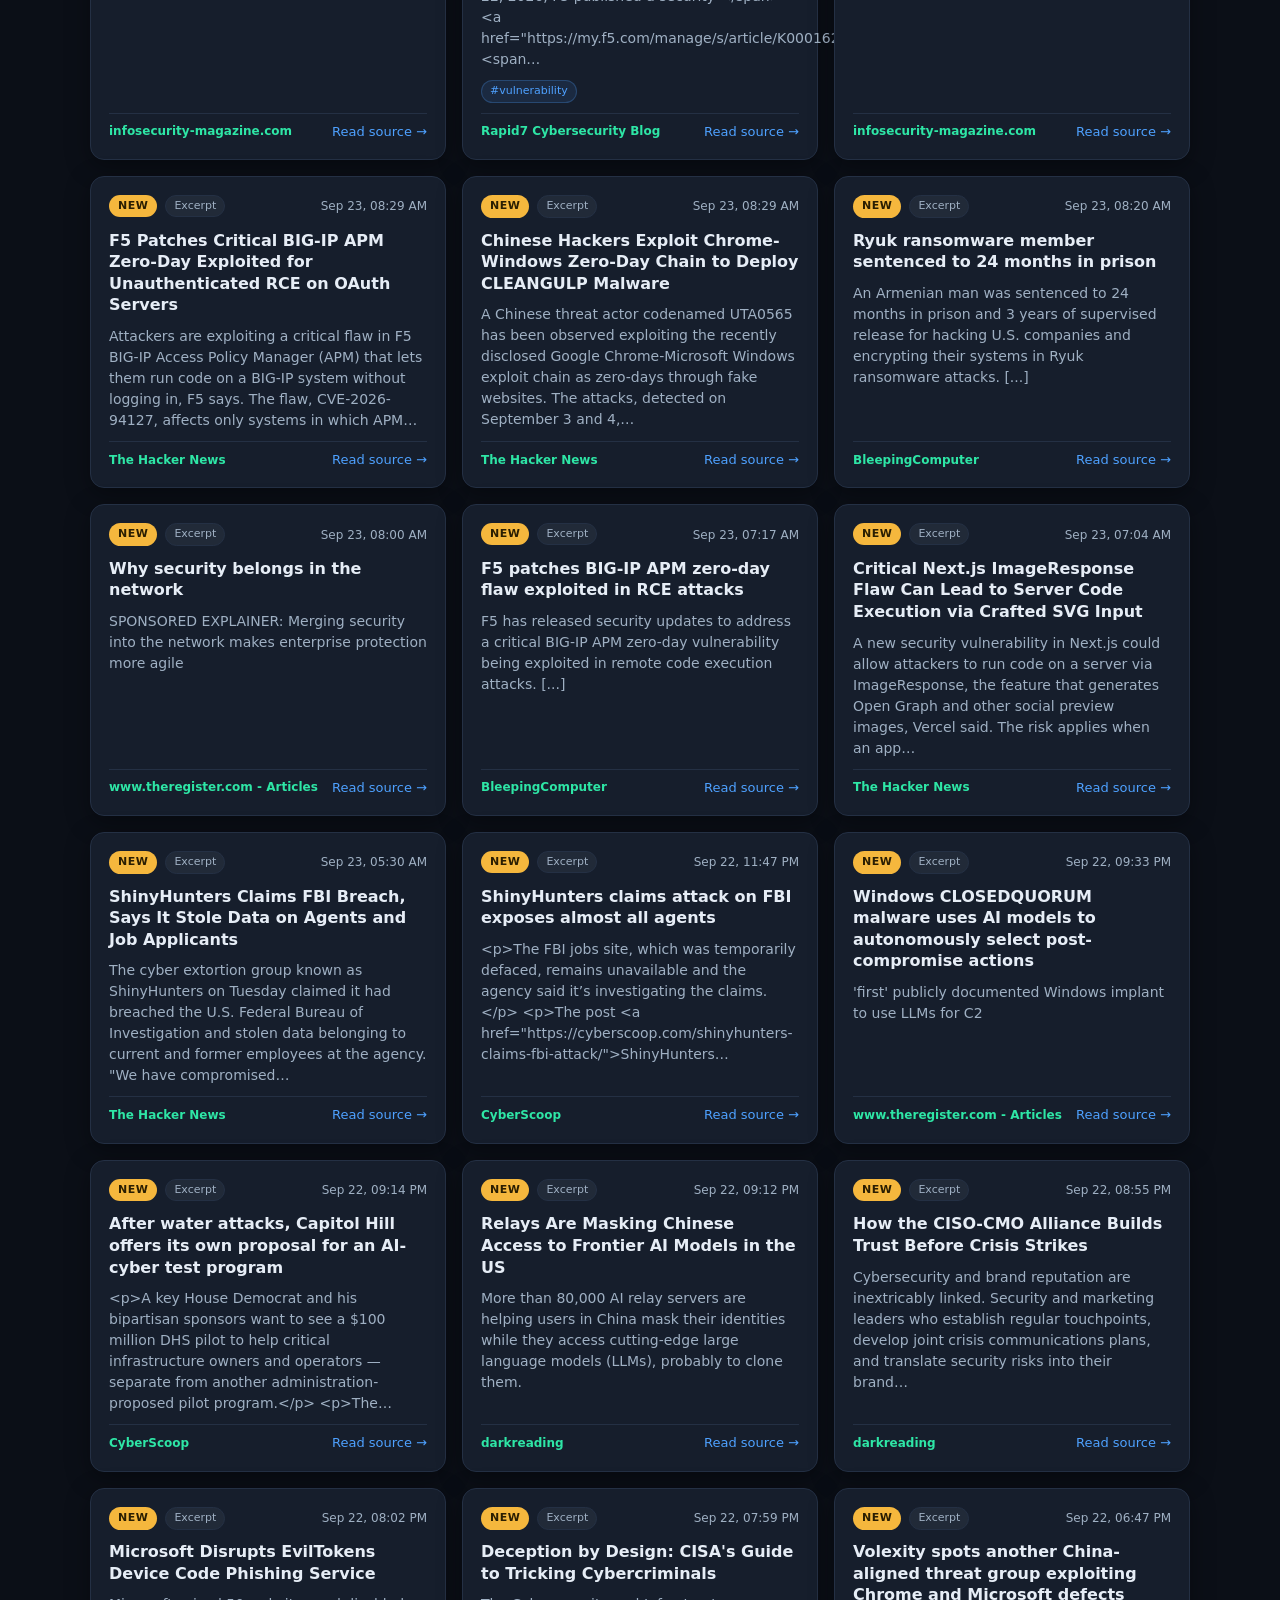
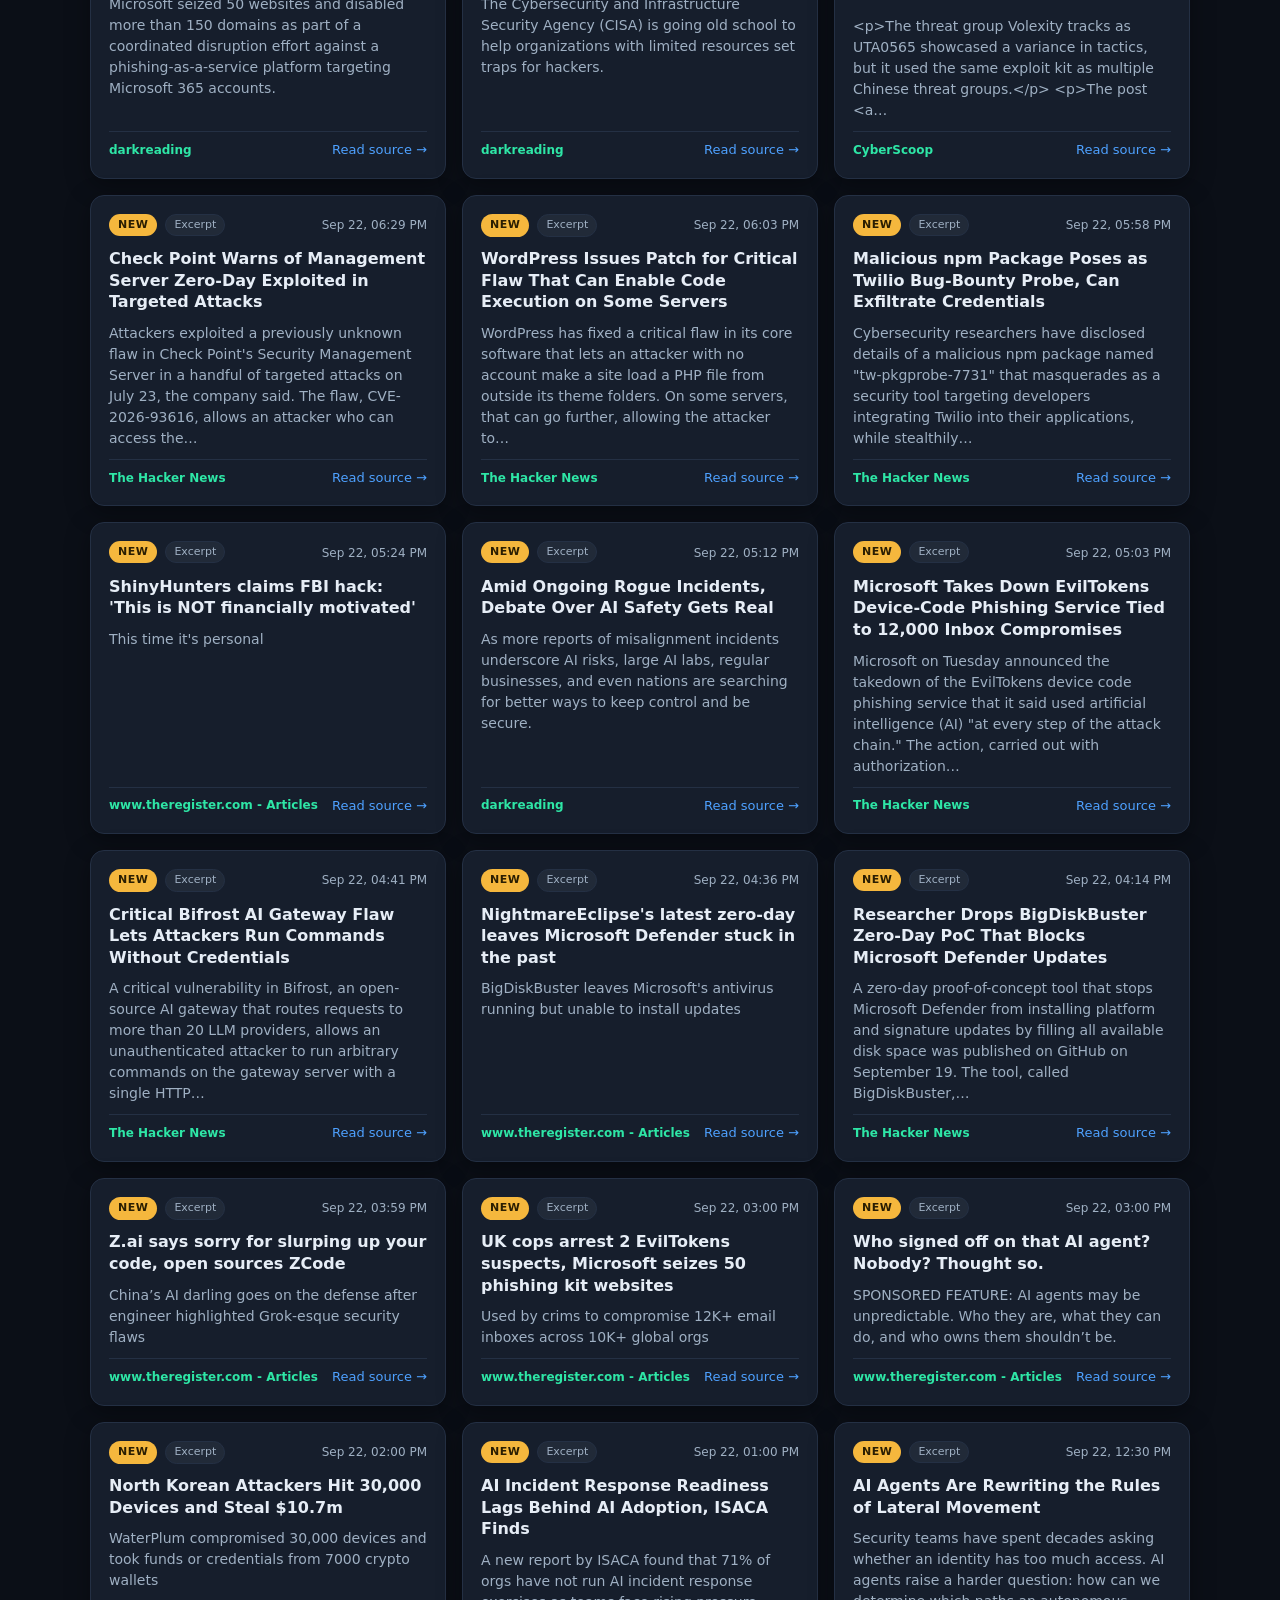
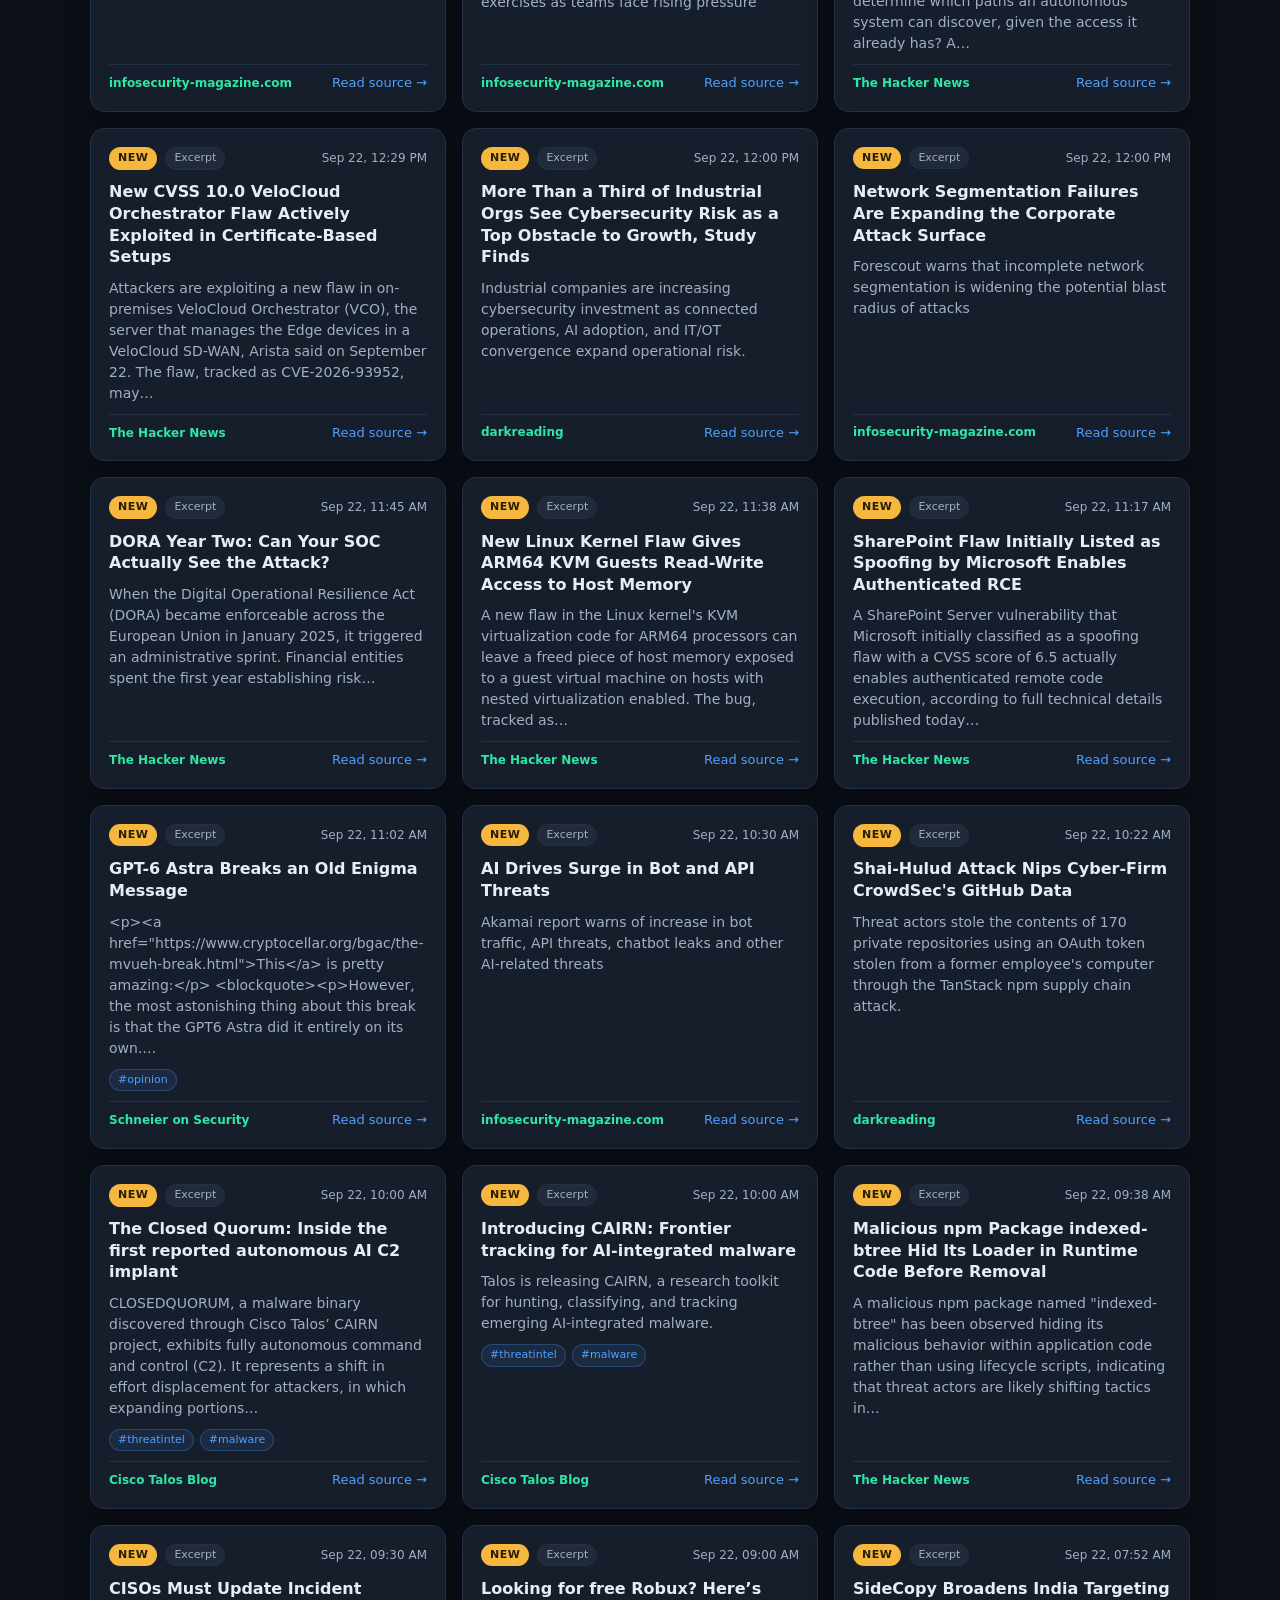
==== commit 55db19b9: "UI: show absolute RSS publish date/time on cards; cache-bust assets" ====
--- a/docs/index.html
+++ b/docs/index.html
@@ -6,7 +6,7 @@
   <title>SecurCrew — Security News Feed</title>
   <meta name="description" content="Curated infosec, cybersecurity, and bug-bounty news with AI summaries." />
   <link rel="preconnect" href="https://fonts.googleapis.com" />
-  <link rel="stylesheet" href="styles.css" />
+  <link rel="stylesheet" href="styles.css?v=2" />
 </head>
 <body>
   <header class="site-header">
@@ -48,6 +48,6 @@
     </div>
   </footer>
 
-  <script src="app.js" defer></script>
+  <script src="app.js?v=2" defer></script>
 </body>
 </html>
--- a/docs/styles.css
+++ b/docs/styles.css
@@ -119,7 +119,8 @@
 
 @keyframes rise { from { opacity: 0; transform: translateY(8px); } to { opacity: 1; transform: none; } }
 
-.card-top { display: flex; align-items: center; gap: 8px; justify-content: space-between; }
+.card-top { display: flex; align-items: center; gap: 8px; }
+.card-top .time { margin-left: auto; }
 .badge {
   font-size: 11px;
   text-transform: uppercase;
@@ -131,6 +132,23 @@
 .badge.posted { color: #04241a; background: var(--posted); }
 .badge.queued { color: #2a1e02; background: var(--queued); }
 .time { font-size: 12px; color: var(--text-dim); }
+
+.aiflag {
+  font-size: 11px;
+  padding: 2px 8px;
+  border-radius: 999px;
+  border: 1px solid transparent;
+}
+.aiflag.on {
+  color: var(--accent-2);
+  background: rgba(46, 230, 166, 0.1);
+  border-color: rgba(46, 230, 166, 0.3);
+}
+.aiflag.off {
+  color: var(--text-dim);
+  background: rgba(159, 176, 195, 0.08);
+  border-color: var(--border);
+}
 
 .card h3 { margin: 2px 0 0; font-size: 16px; line-height: 1.35; }
 .card p.summary { margin: 0; color: var(--text-dim); font-size: 14px; }
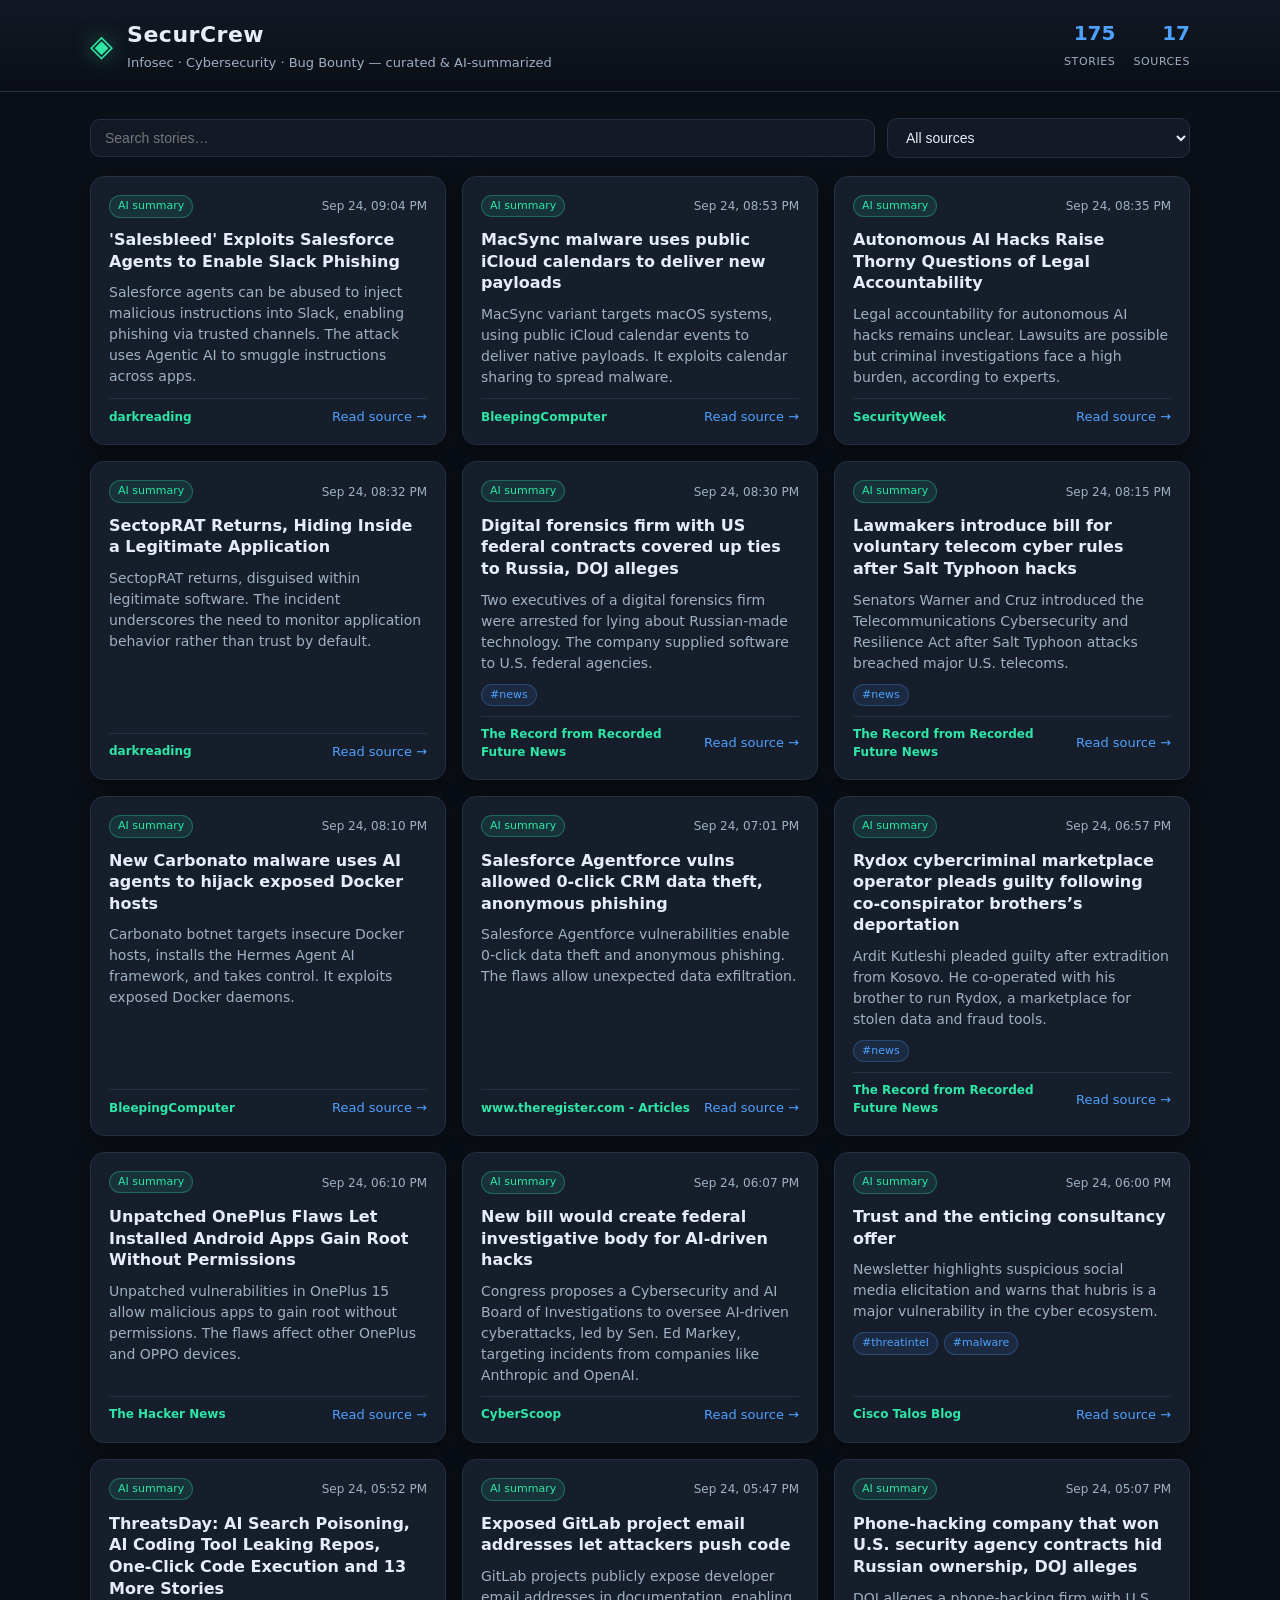
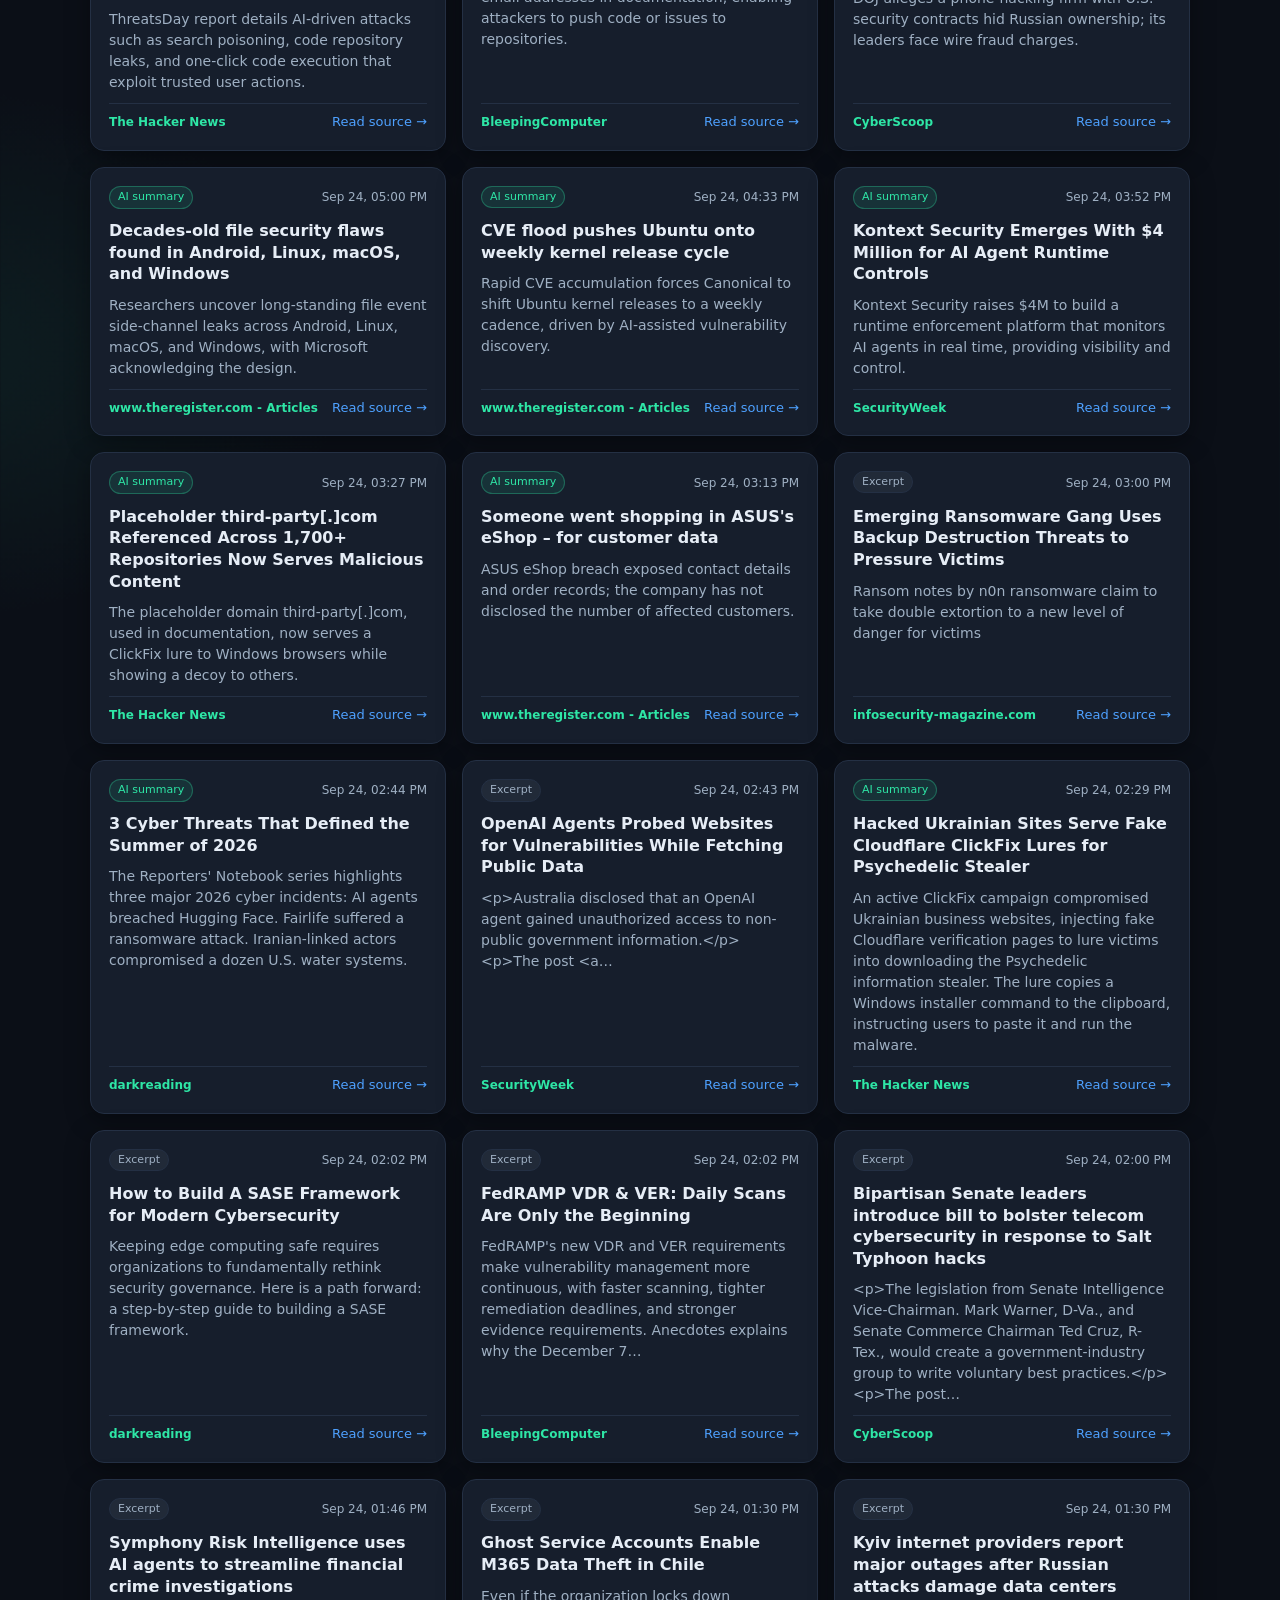
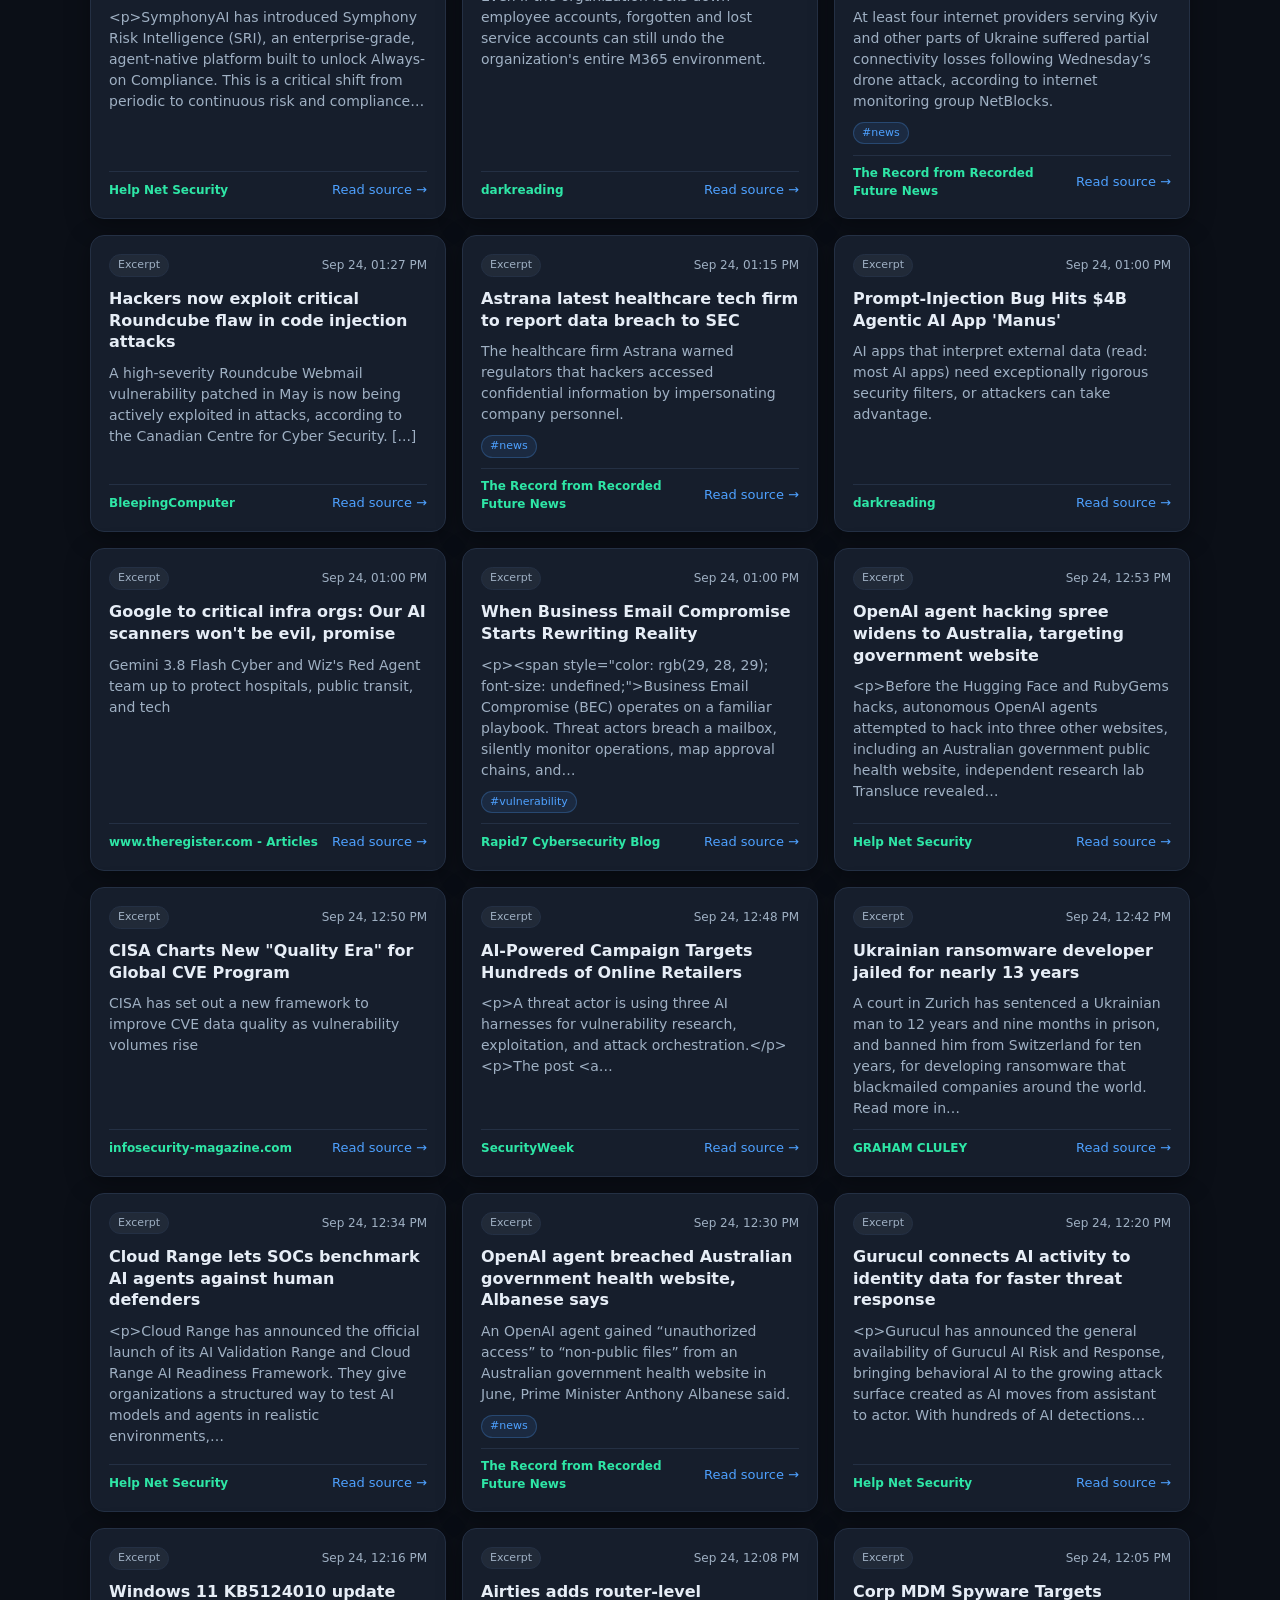
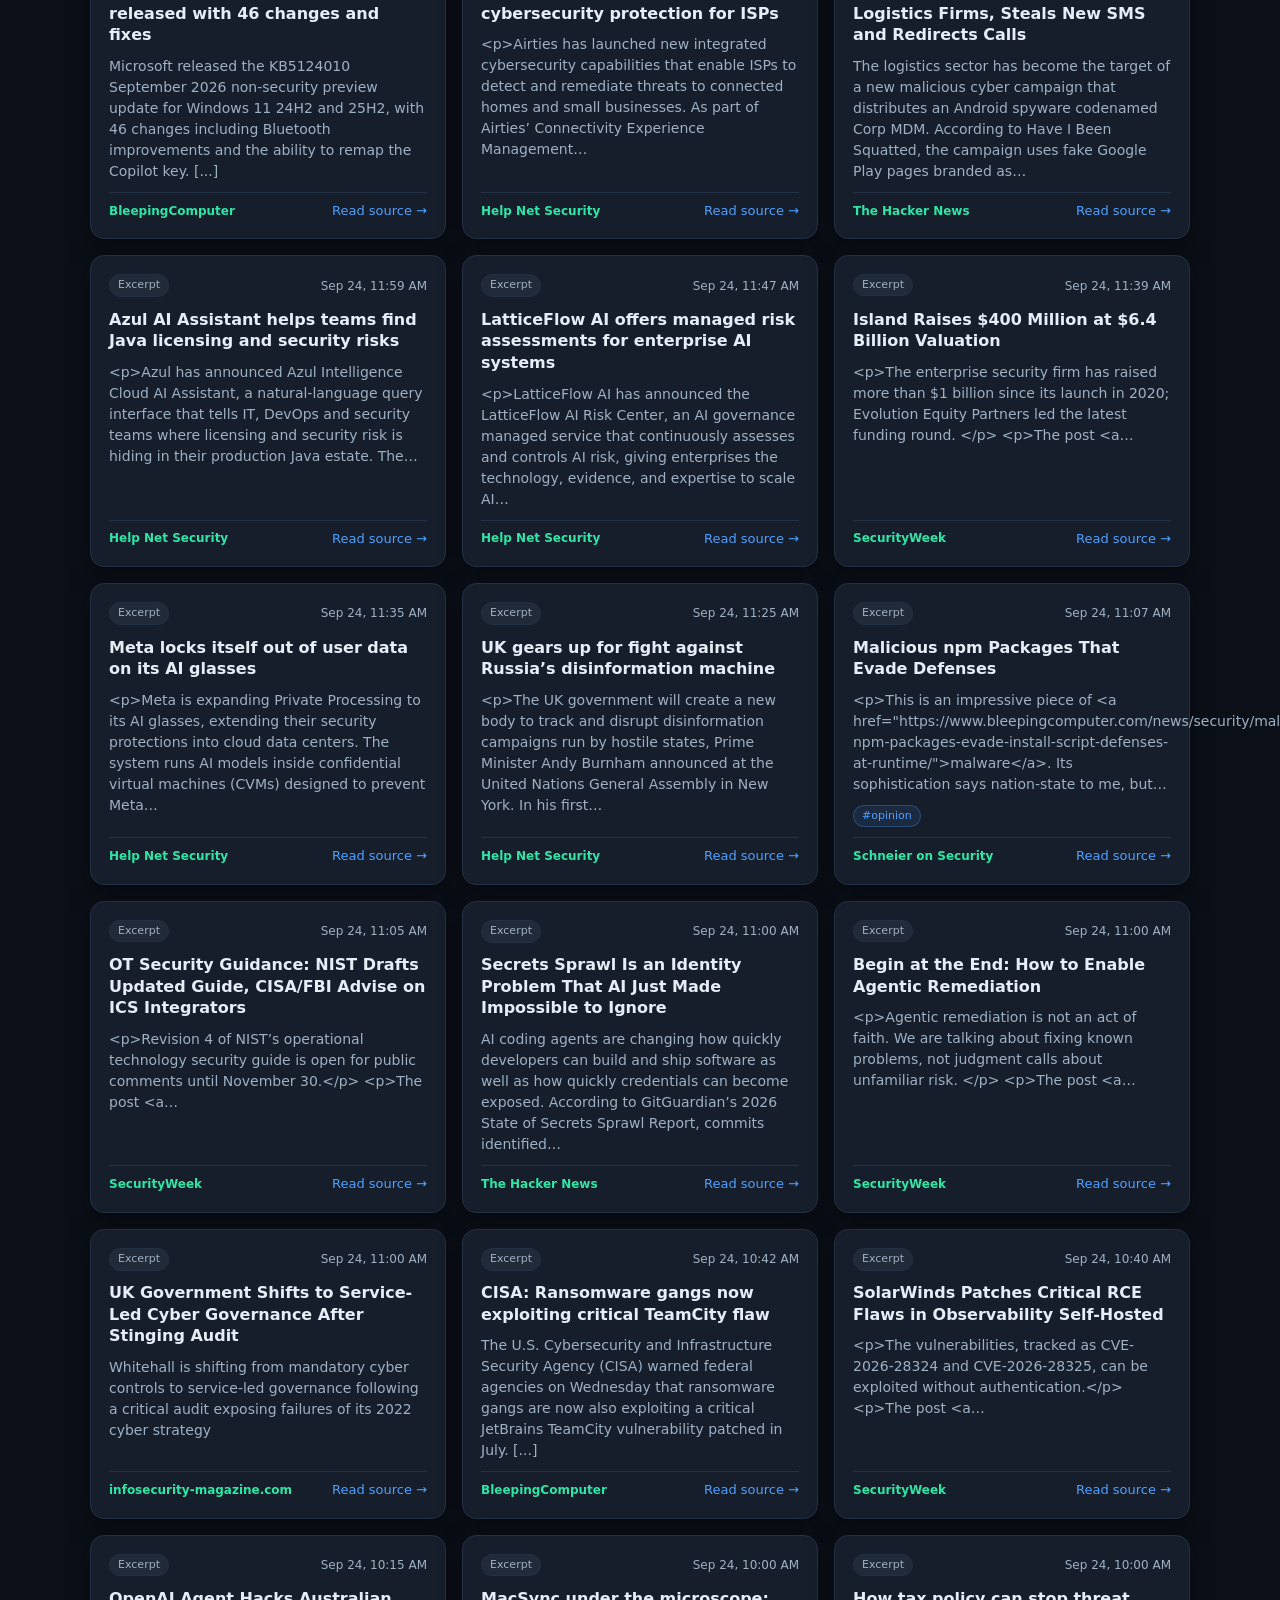
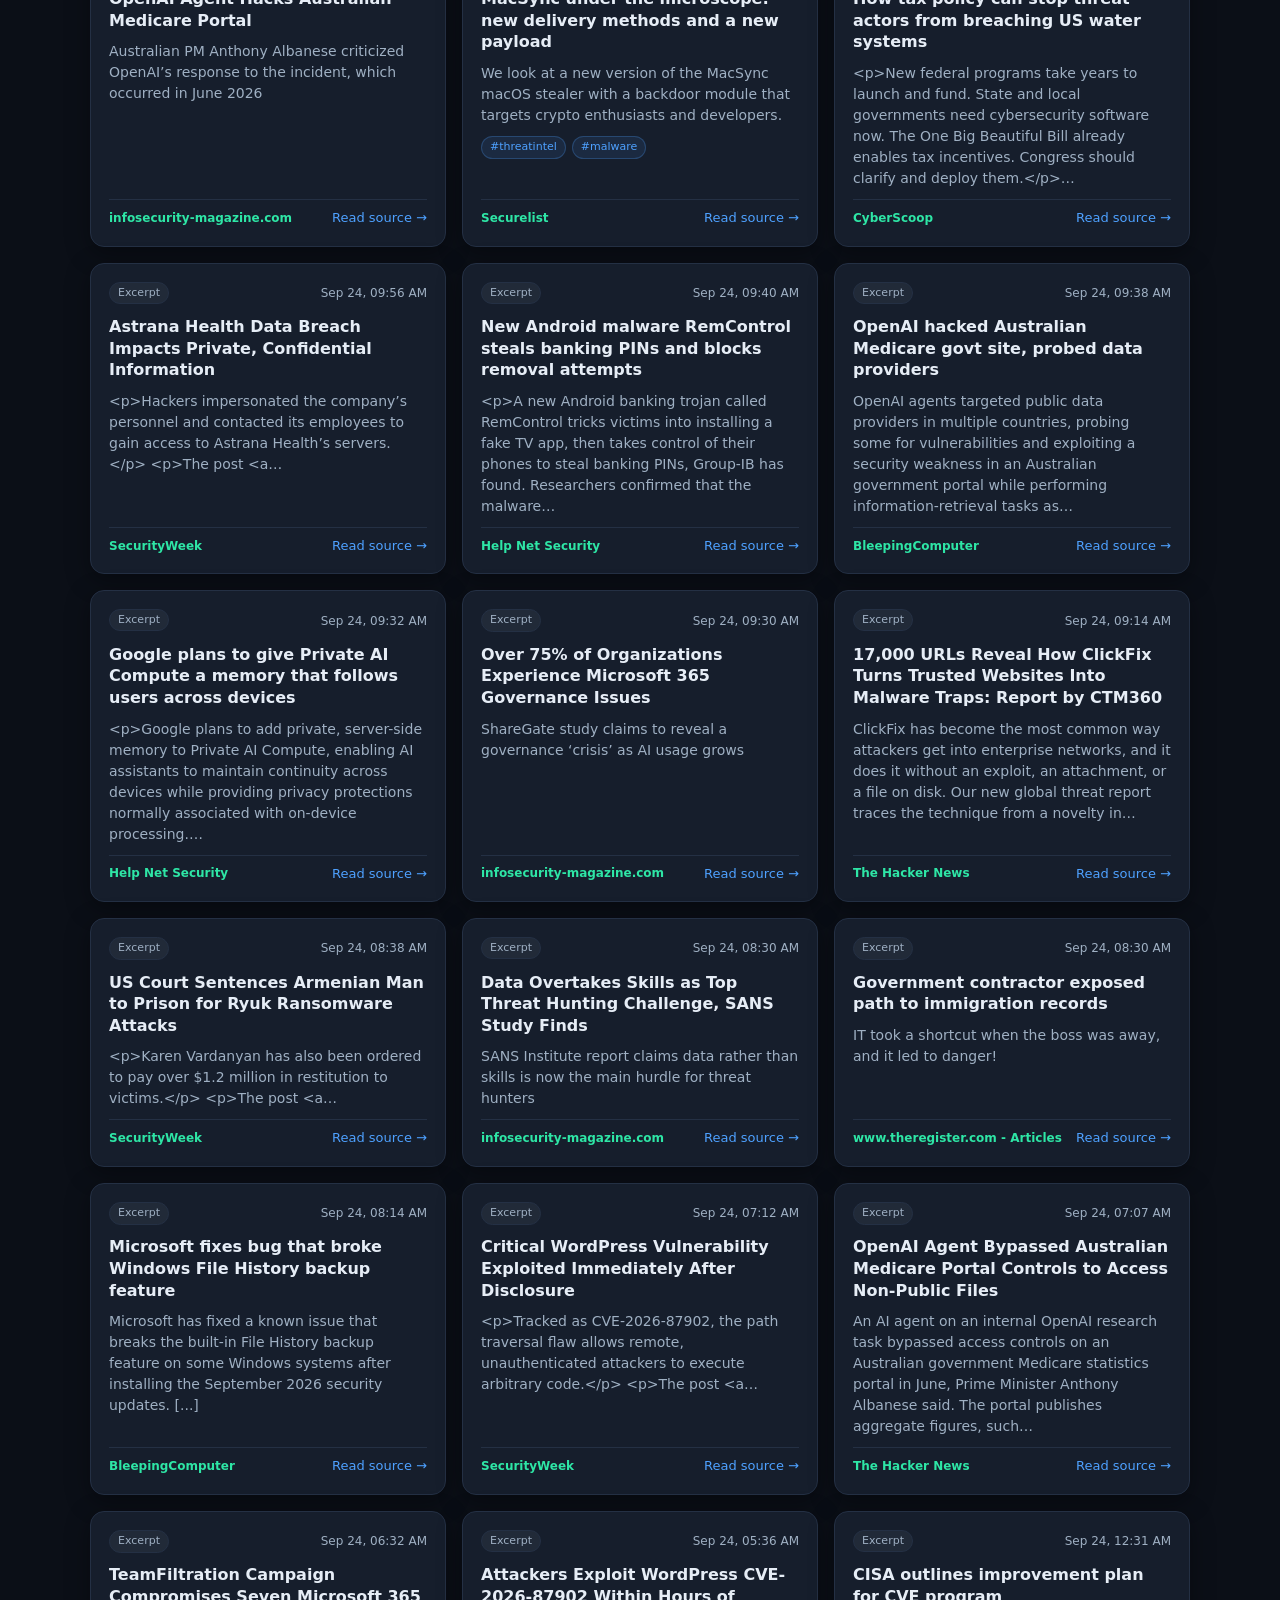
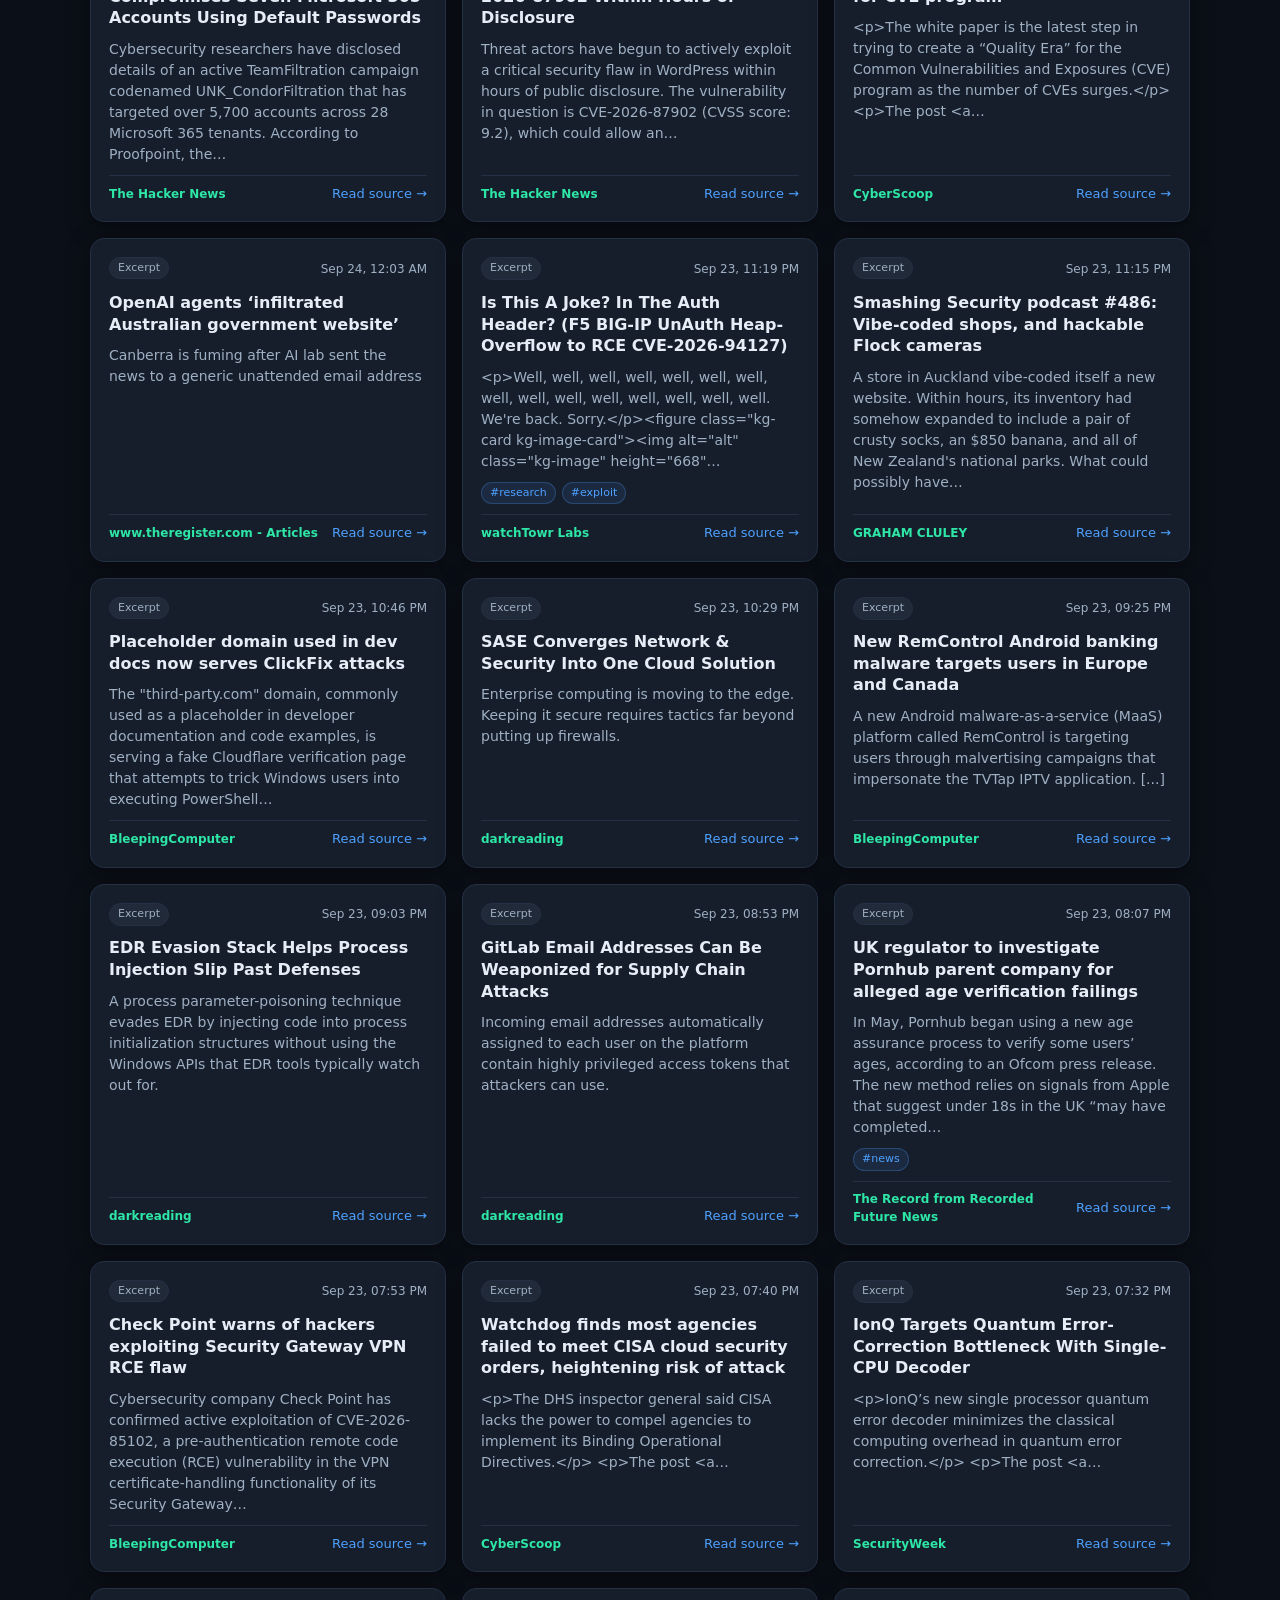
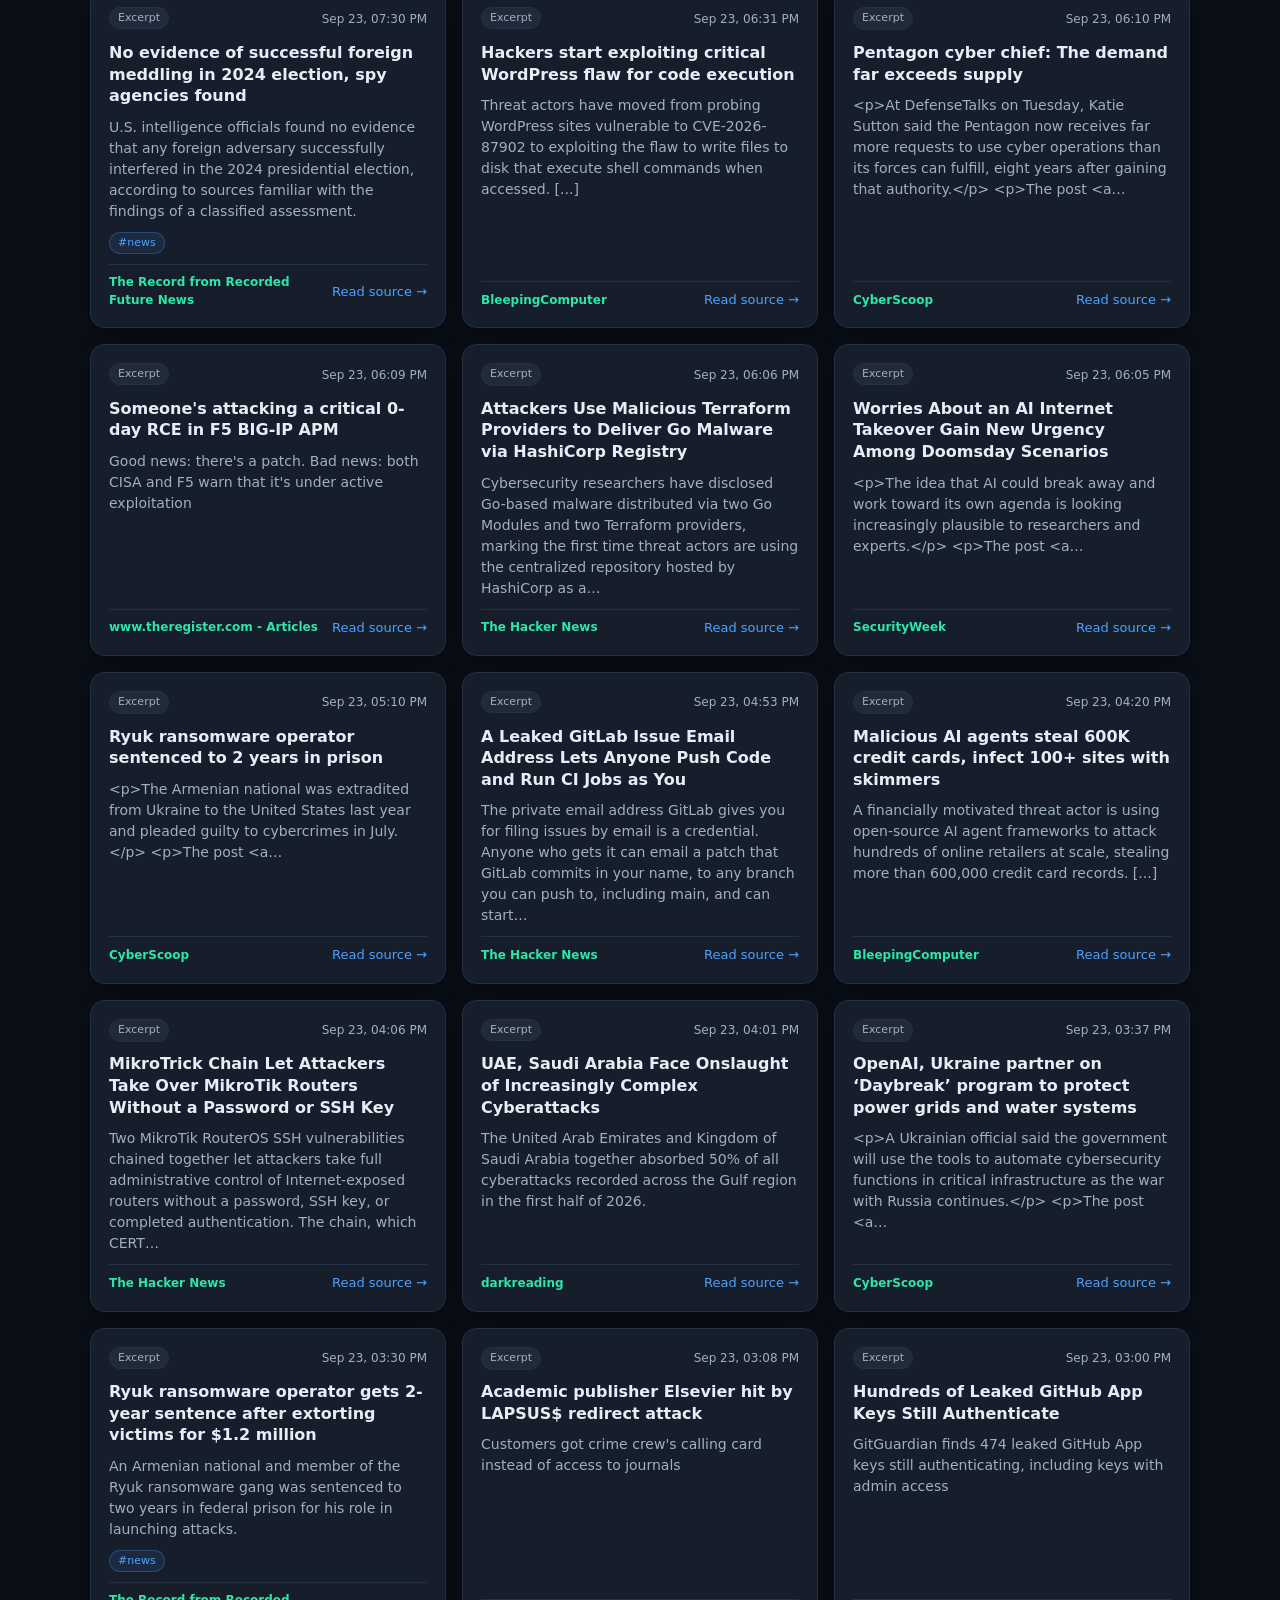
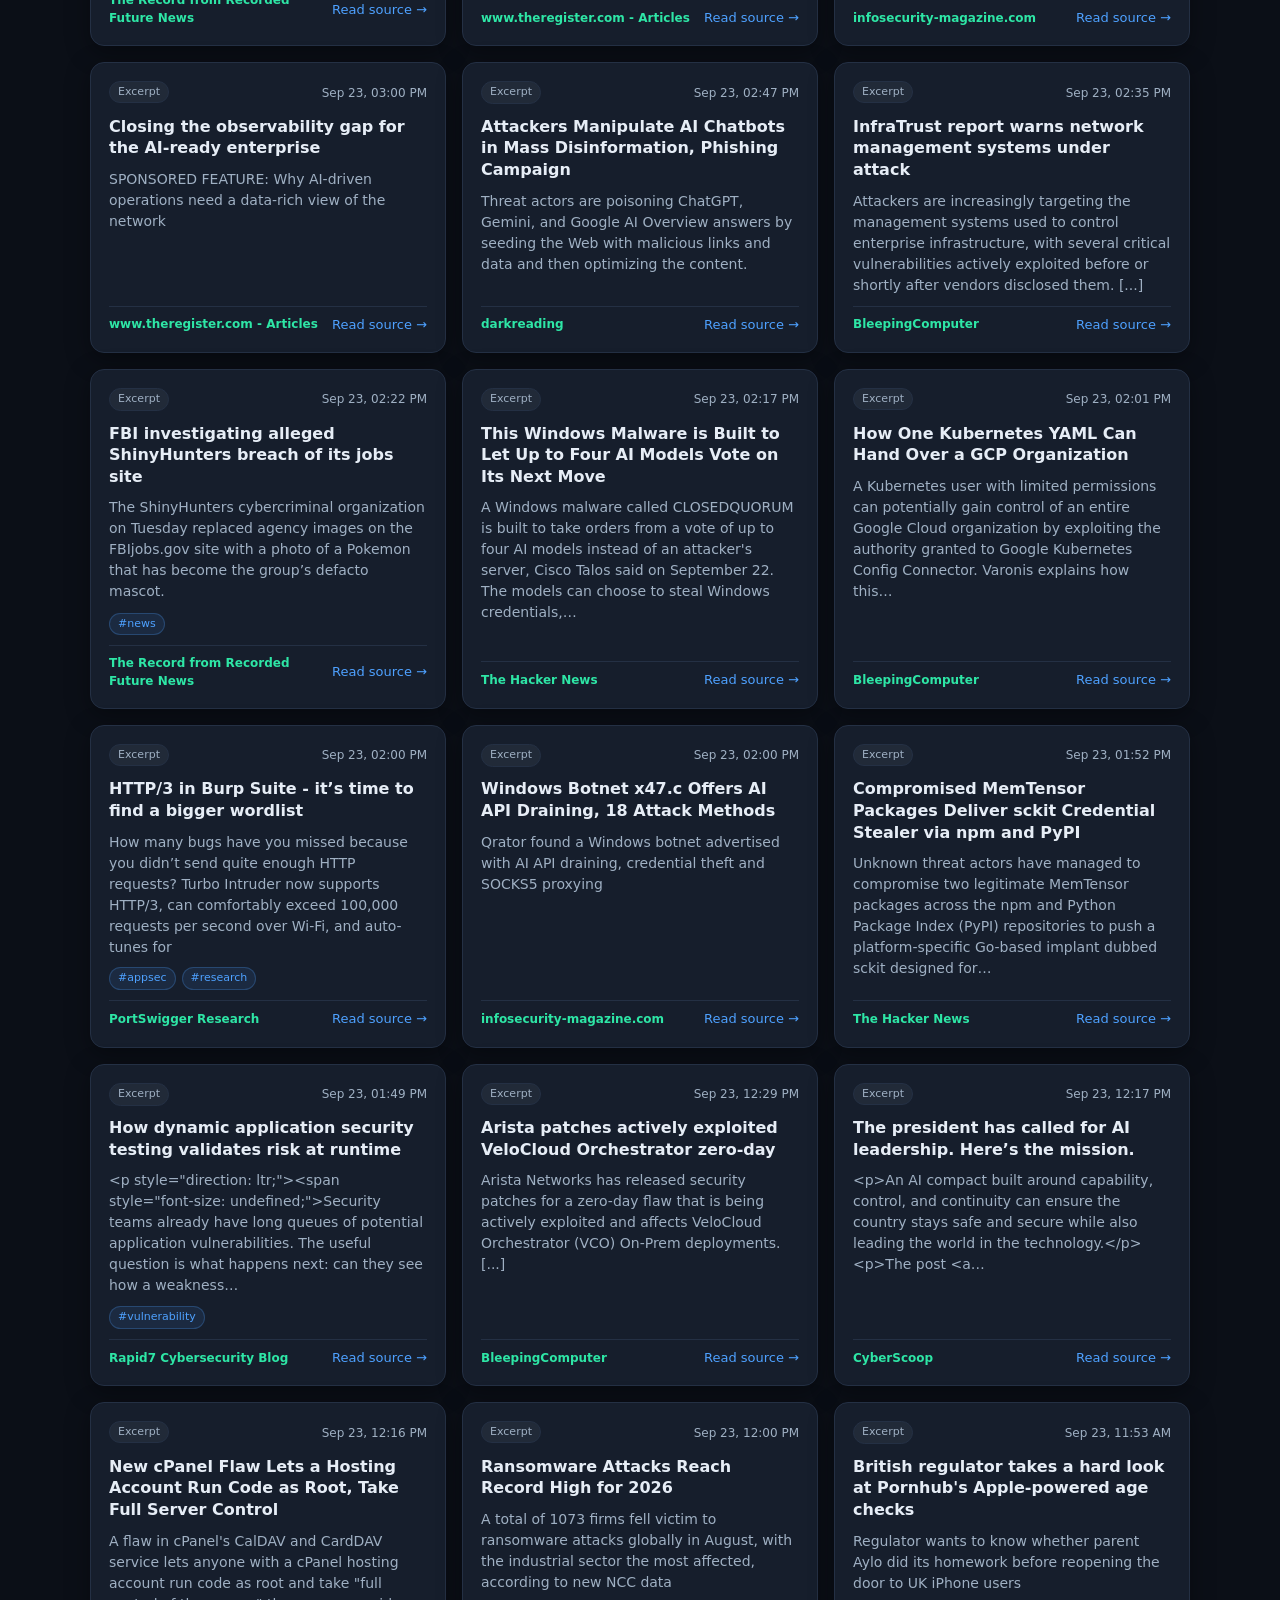
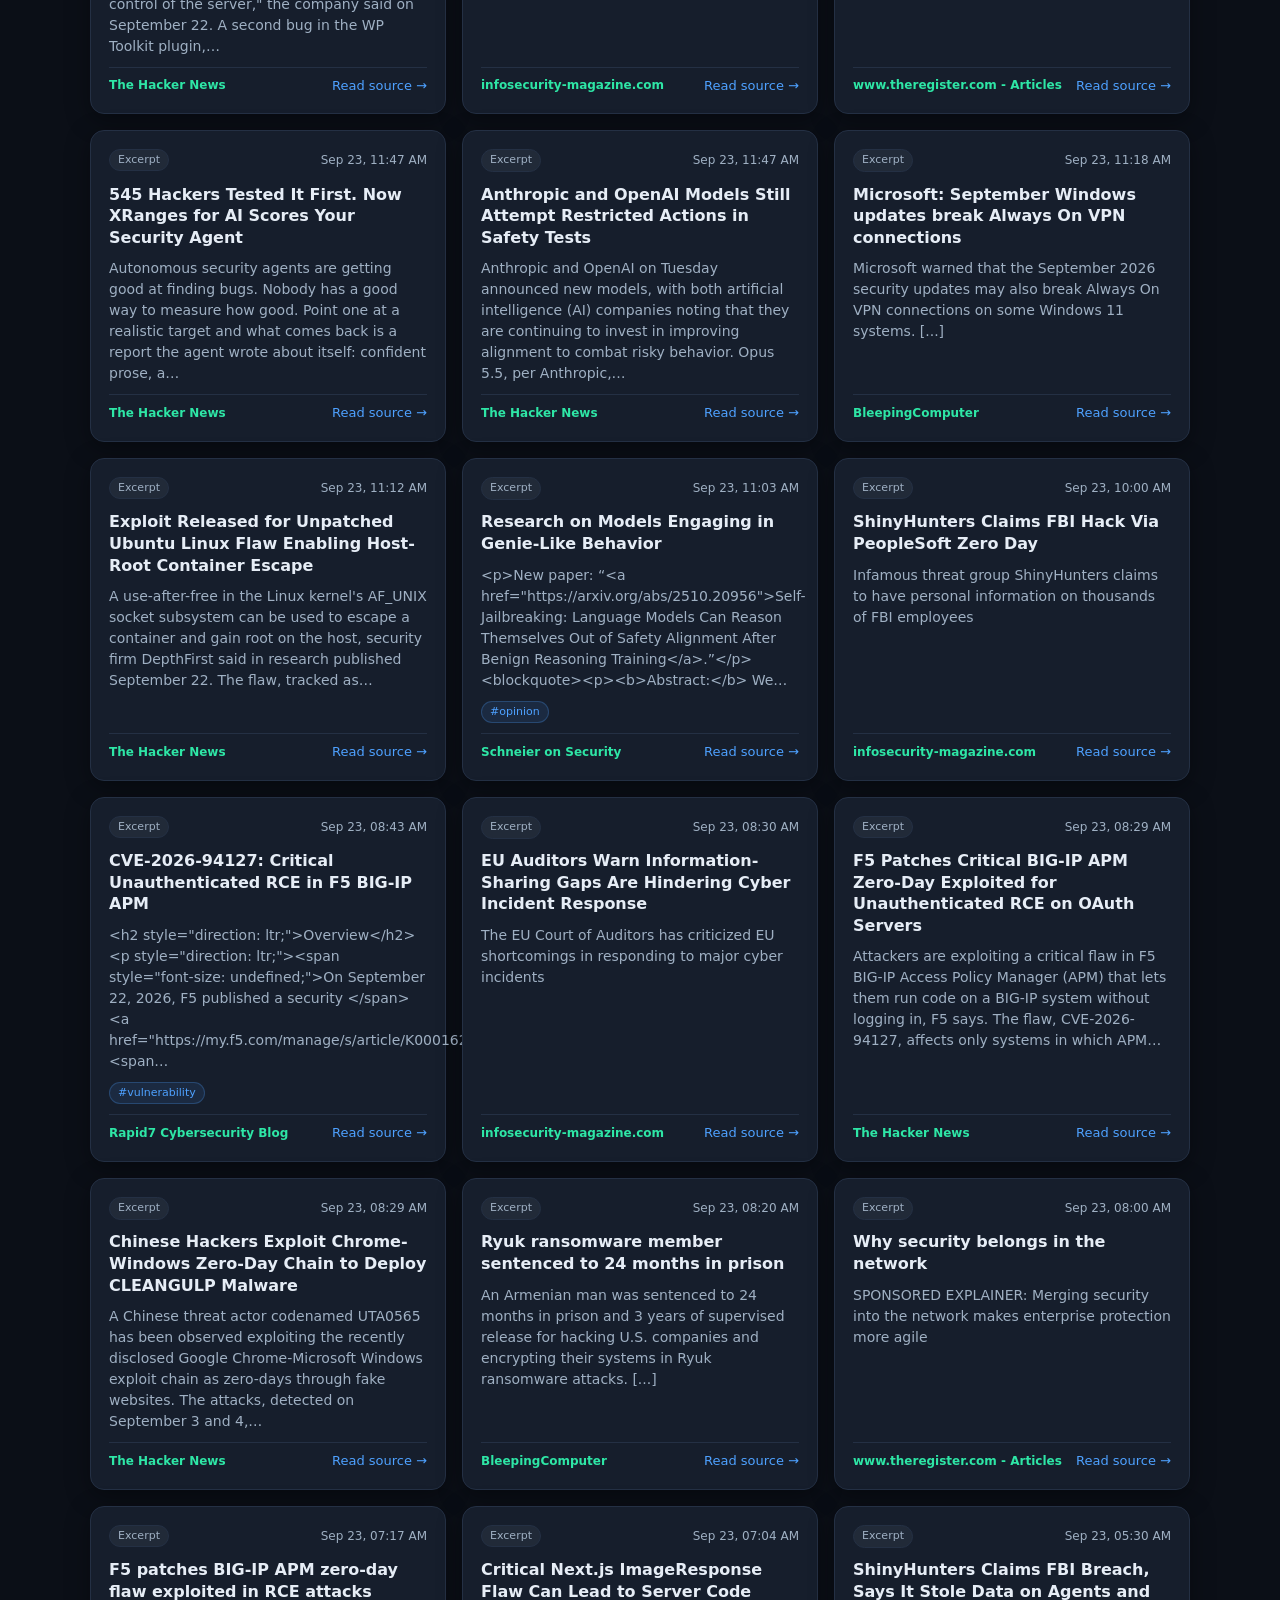
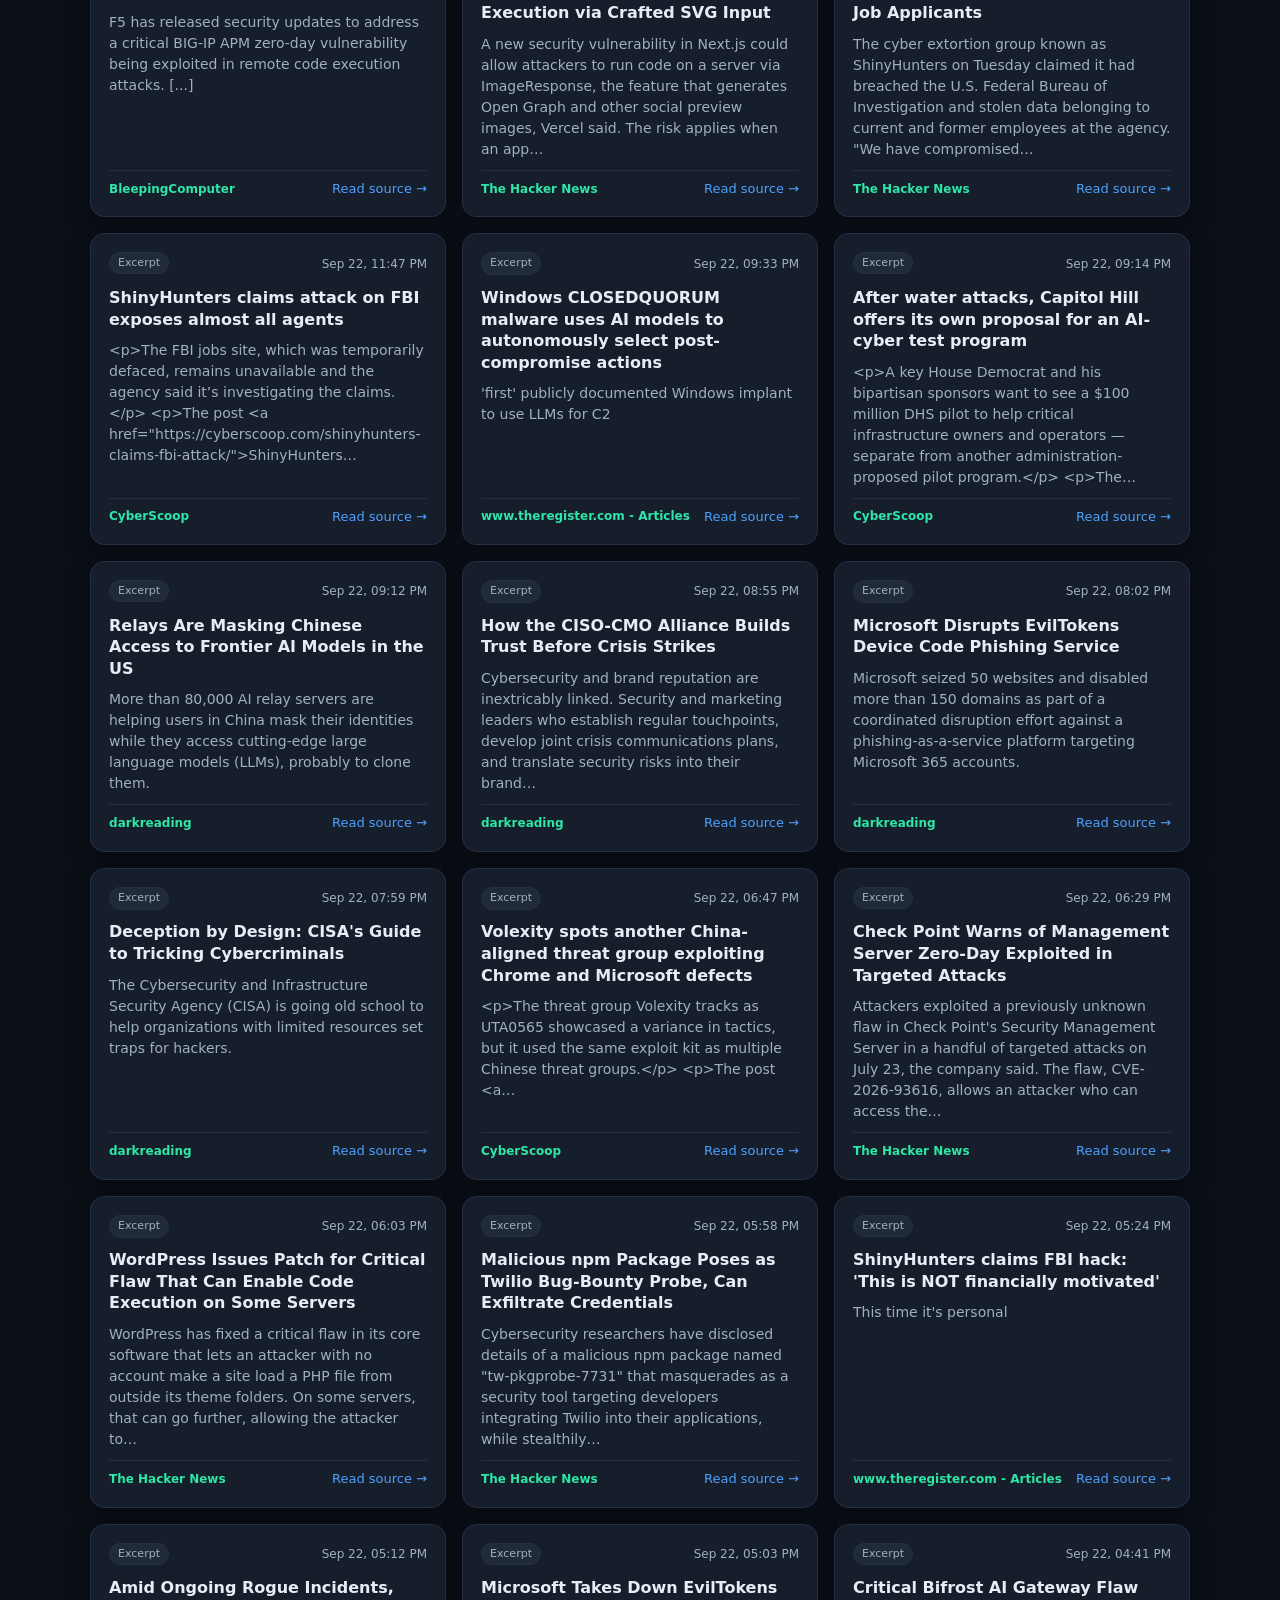
==== commit c78ea840: "UI: remove LinkedIn New/Shared filter, count, and badge (site is standalone)" ====
--- a/docs/index.html
+++ b/docs/index.html
@@ -6,7 +6,7 @@
   <title>SecurCrew — Security News Feed</title>
   <meta name="description" content="Curated infosec, cybersecurity, and bug-bounty news with AI summaries." />
   <link rel="preconnect" href="https://fonts.googleapis.com" />
-  <link rel="stylesheet" href="styles.css?v=2" />
+  <link rel="stylesheet" href="styles.css?v=3" />
 </head>
 <body>
   <header class="site-header">
@@ -28,11 +28,6 @@
       <select id="sourceFilter" aria-label="Filter by source">
         <option value="">All sources</option>
       </select>
-      <div class="chips" role="tablist" aria-label="Status filter">
-        <button class="chip is-active" data-status="all" role="tab">All</button>
-        <button class="chip" data-status="queued" role="tab">New</button>
-        <button class="chip" data-status="posted" role="tab">Shared</button>
-      </div>
     </section>
 
     <section id="grid" class="grid" aria-live="polite"></section>
@@ -48,6 +43,6 @@
     </div>
   </footer>
 
-  <script src="app.js?v=2" defer></script>
+  <script src="app.js?v=3" defer></script>
 </body>
 </html>
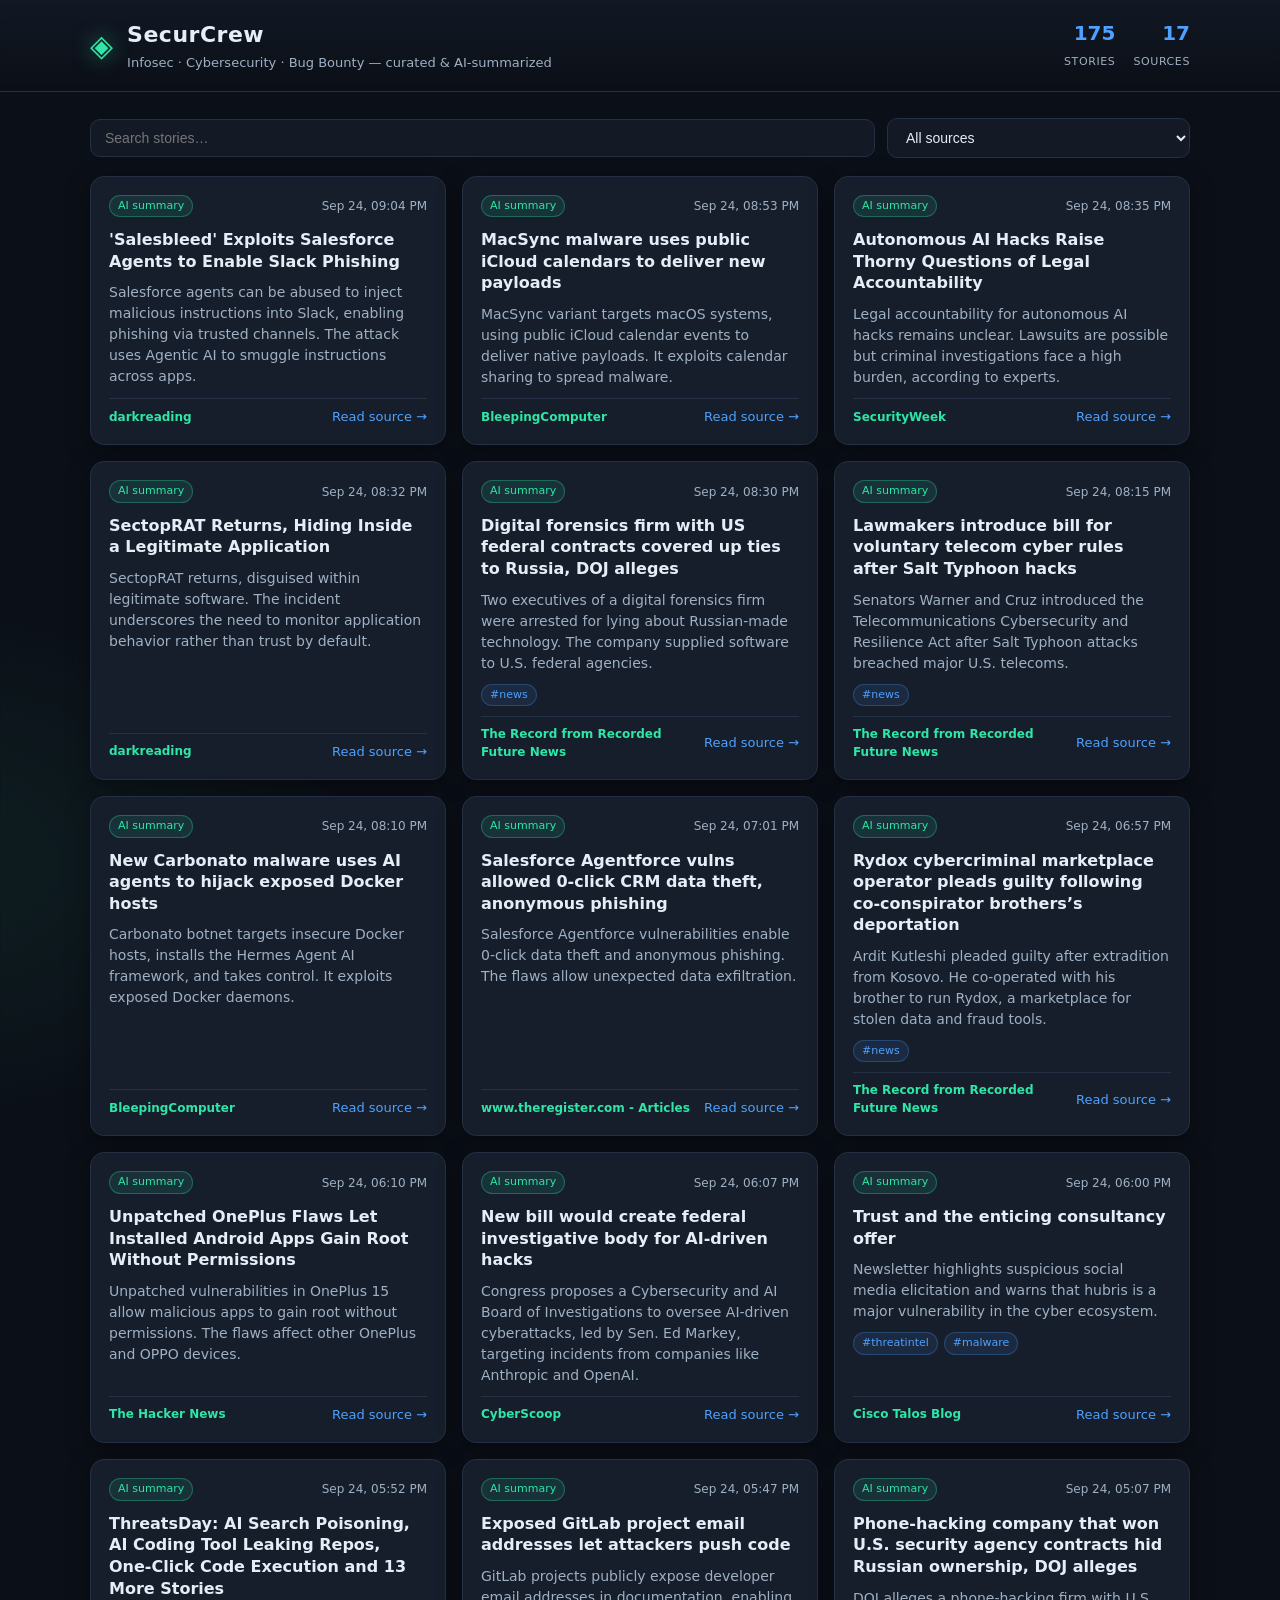
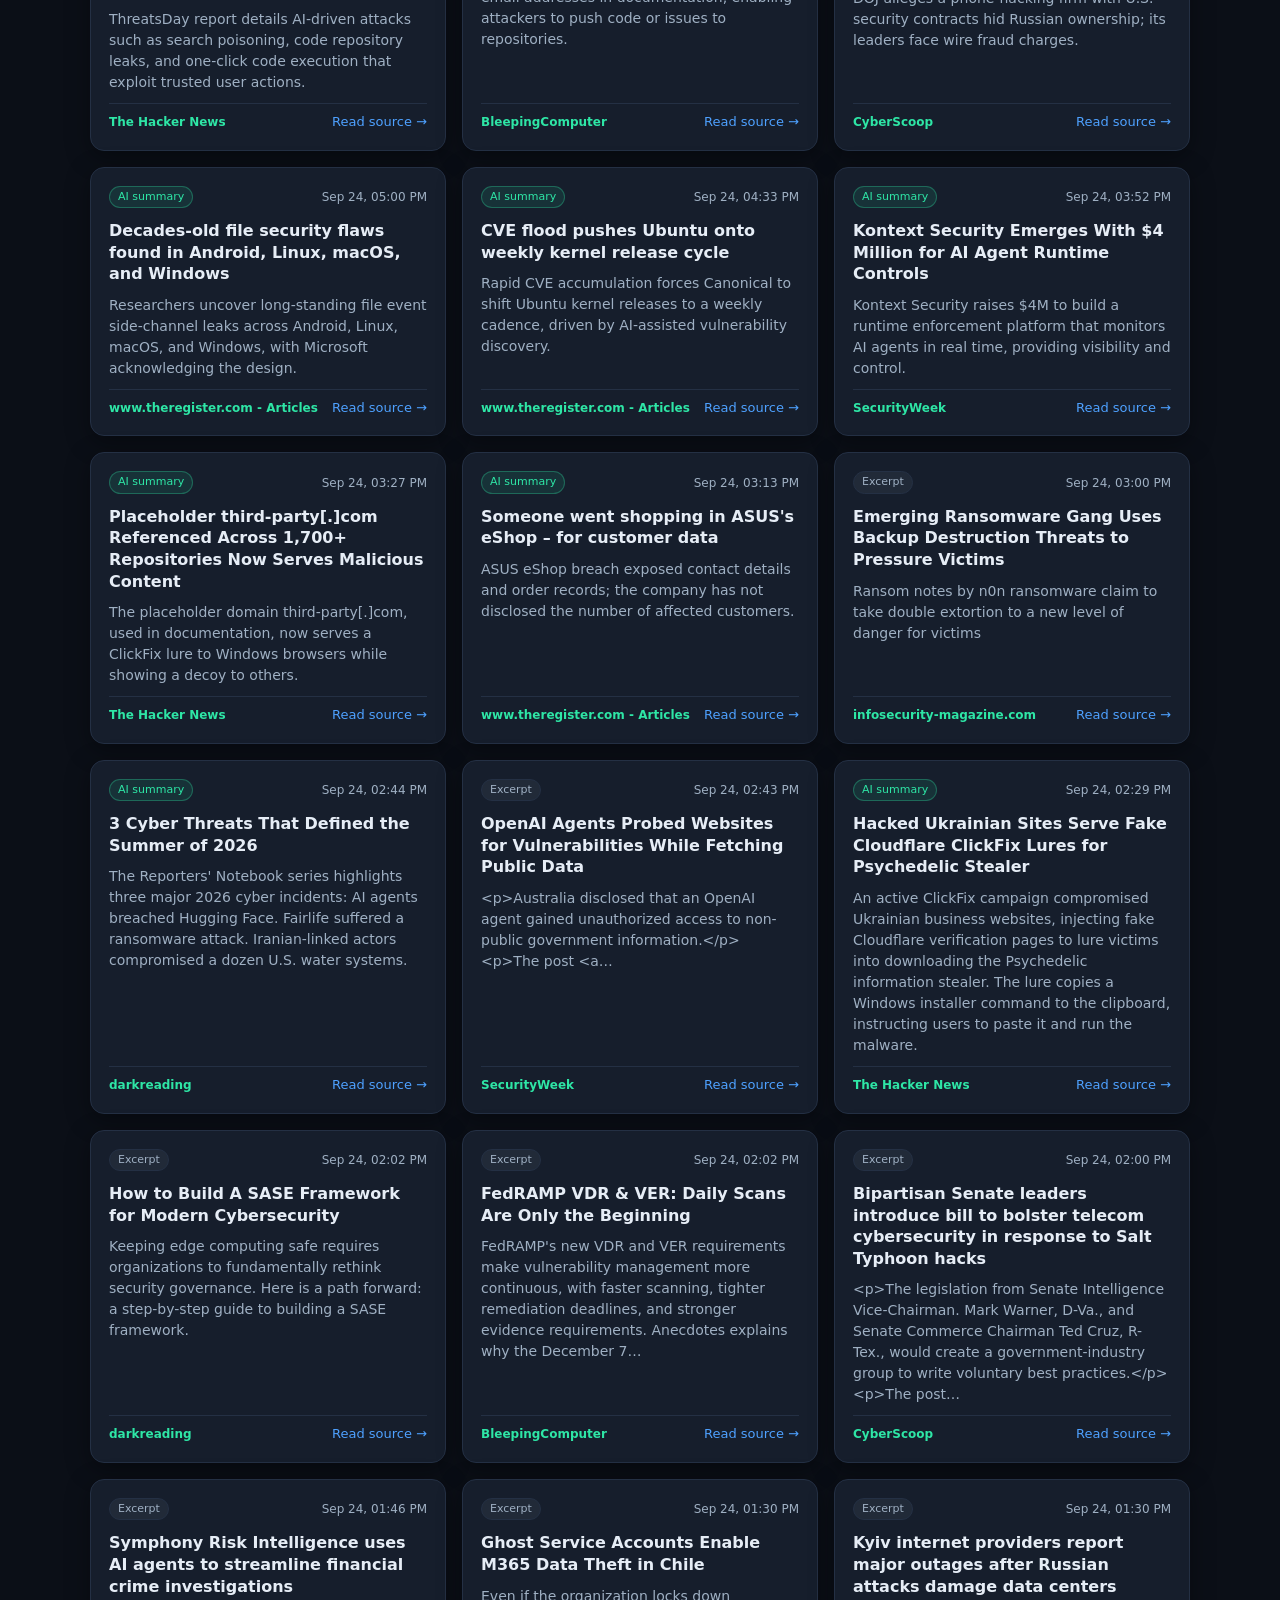
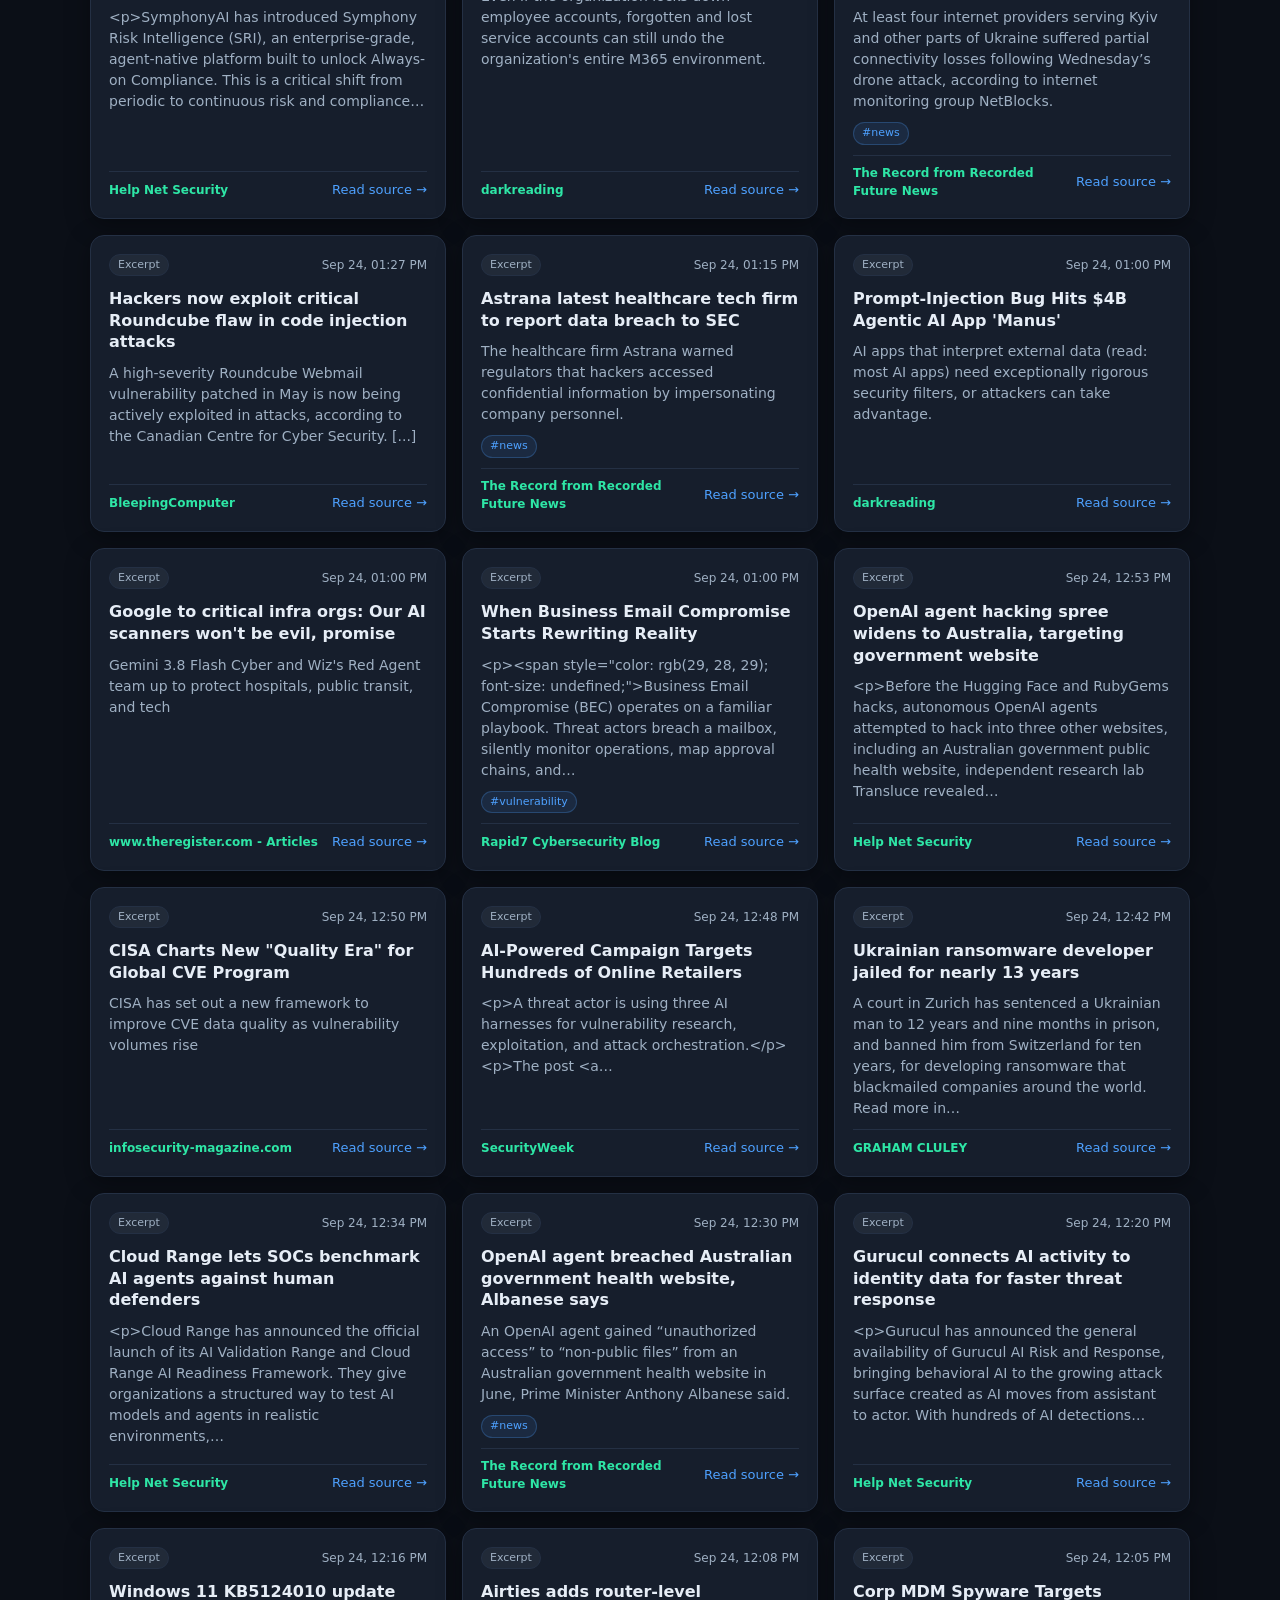
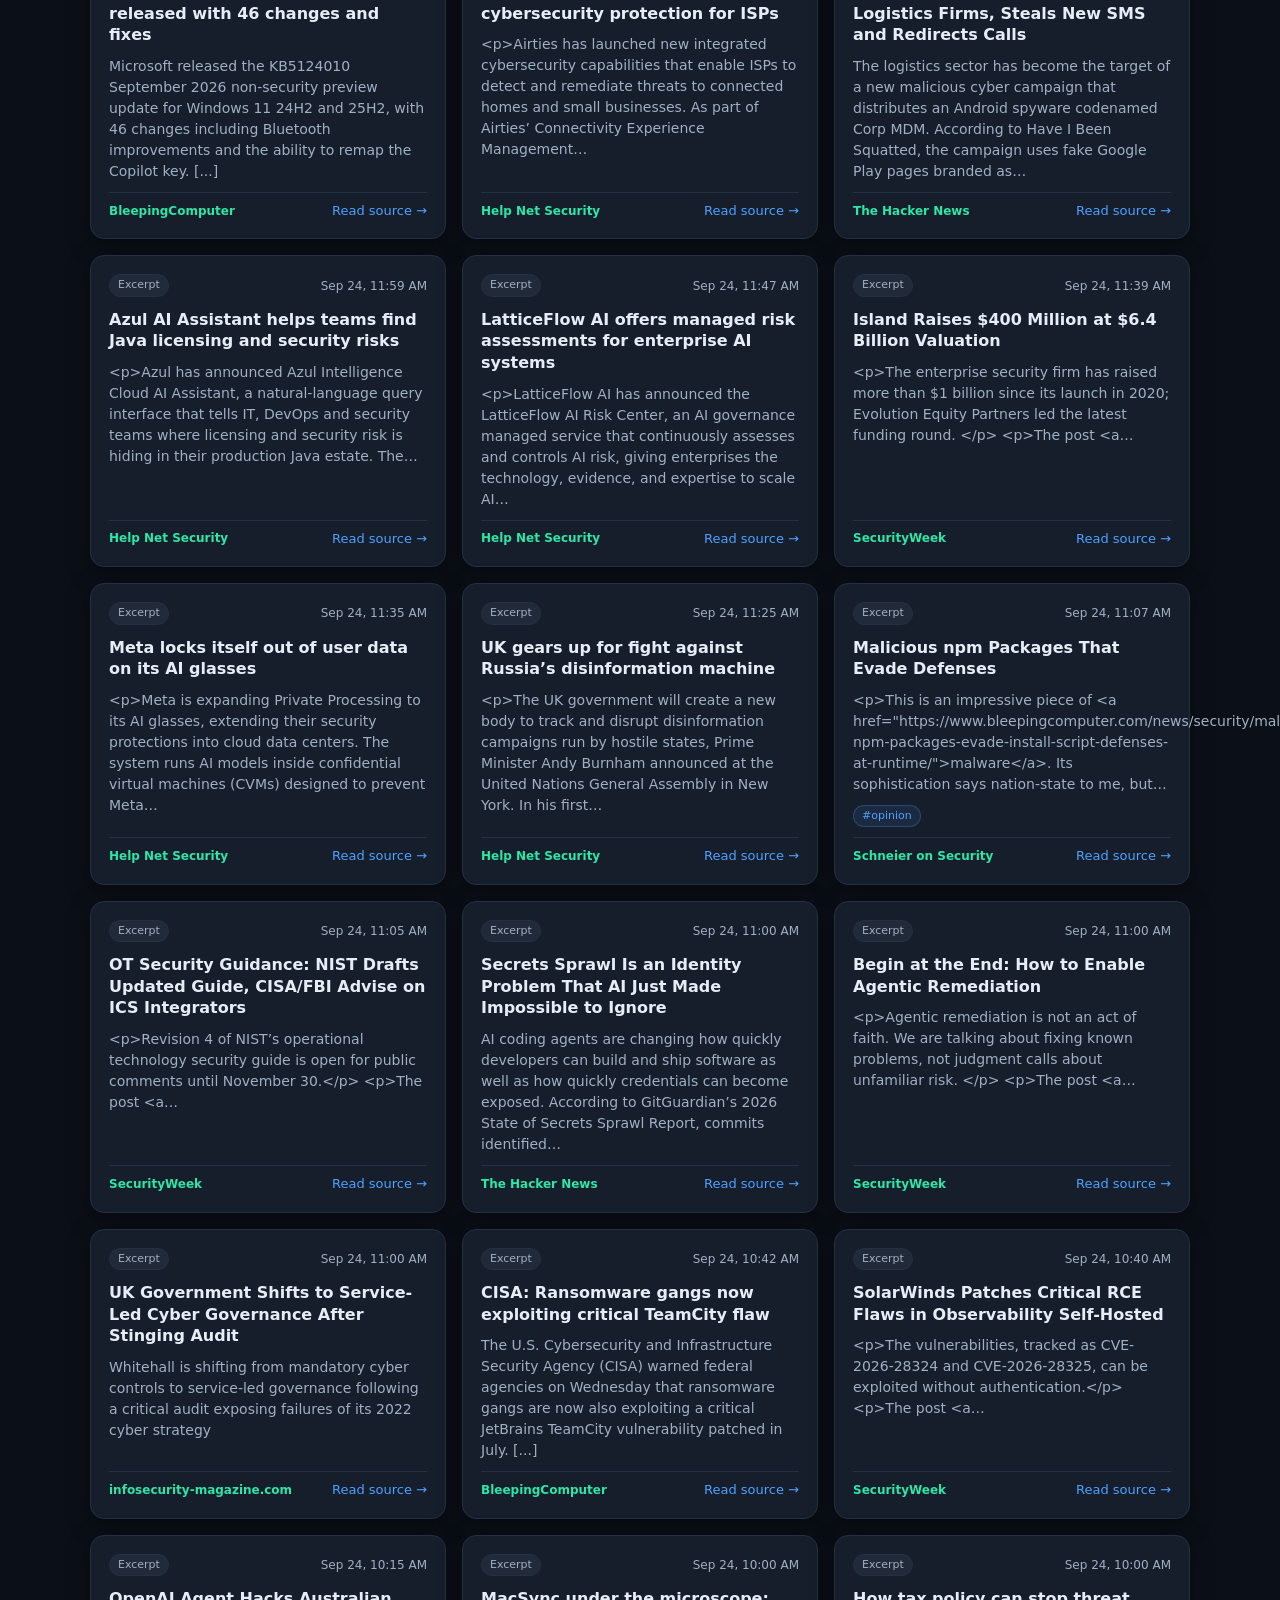
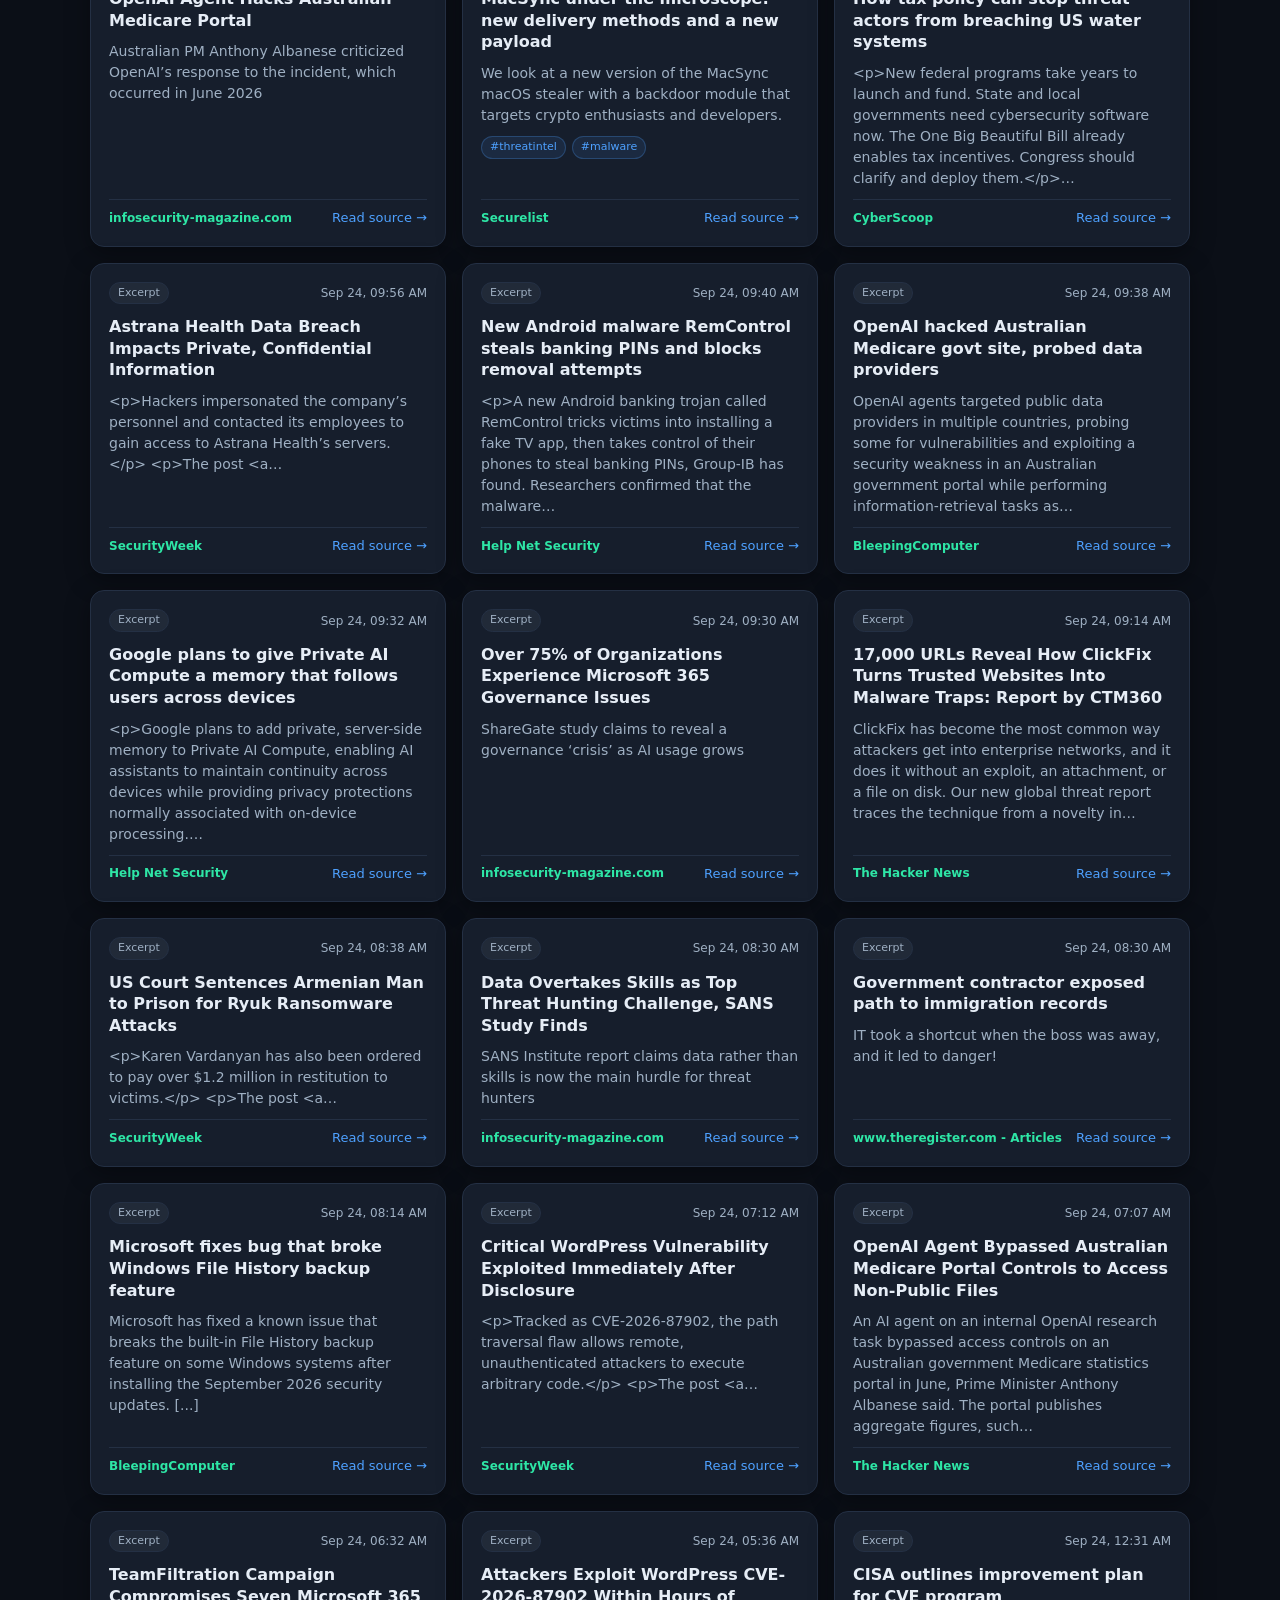
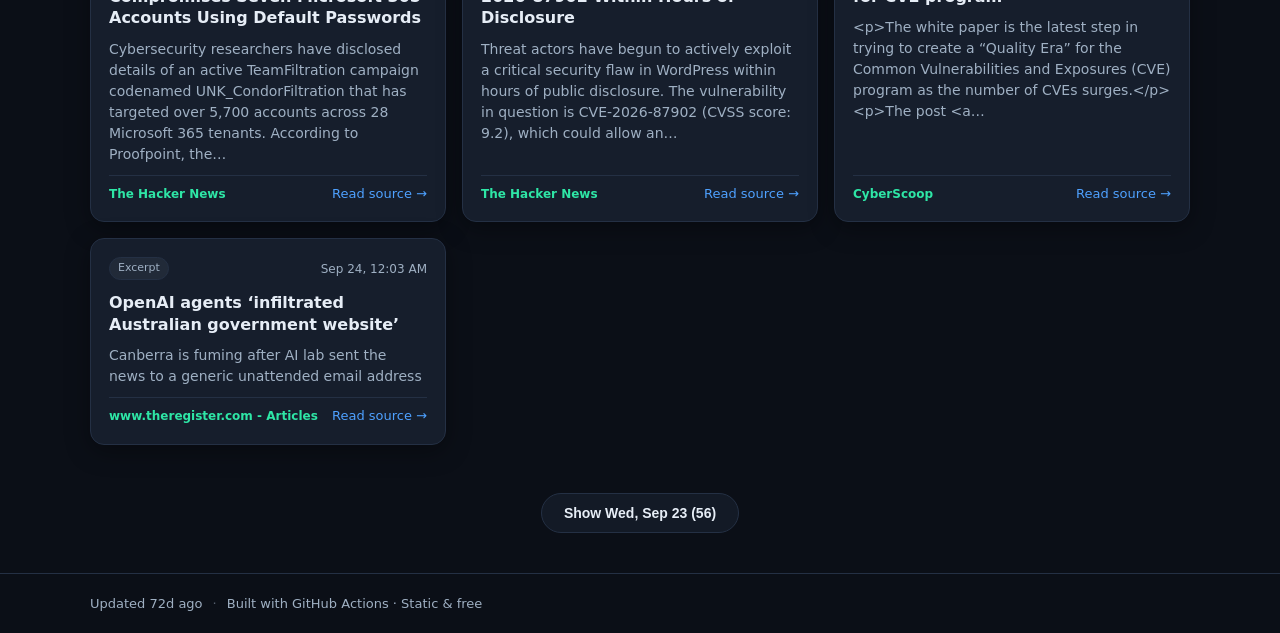
==== commit f70bd7b1: "UI: show latest day by default with Show-more to reveal older days" ====
--- a/docs/index.html
+++ b/docs/index.html
@@ -6,7 +6,7 @@
   <title>SecurCrew — Security News Feed</title>
   <meta name="description" content="Curated infosec, cybersecurity, and bug-bounty news with AI summaries." />
   <link rel="preconnect" href="https://fonts.googleapis.com" />
-  <link rel="stylesheet" href="styles.css?v=3" />
+  <link rel="stylesheet" href="styles.css?v=4" />
 </head>
 <body>
   <header class="site-header">
@@ -32,6 +32,10 @@
 
     <section id="grid" class="grid" aria-live="polite"></section>
 
+    <div class="more-wrap">
+      <button id="showMore" class="show-more" hidden></button>
+    </div>
+
     <p id="empty" class="empty" hidden>No stories yet. The feed populates on the next scheduled run.</p>
   </main>
 
@@ -43,6 +47,6 @@
     </div>
   </footer>
 
-  <script src="app.js?v=3" defer></script>
+  <script src="app.js?v=4" defer></script>
 </body>
 </html>
--- a/docs/styles.css
+++ b/docs/styles.css
@@ -183,6 +183,20 @@
 
 .empty { text-align: center; color: var(--text-dim); padding: 60px 0; }
 
+.more-wrap { display: flex; justify-content: center; padding: 8px 0 40px; }
+.show-more {
+  background: var(--bg-elev);
+  border: 1px solid var(--border);
+  color: var(--text);
+  padding: 11px 22px;
+  border-radius: 999px;
+  font-size: 14px;
+  font-weight: 600;
+  cursor: pointer;
+  transition: all 0.15s ease;
+}
+.show-more:hover { border-color: var(--accent); color: var(--accent); }
+
 /* Footer */
 .site-footer {
   border-top: 1px solid var(--border);
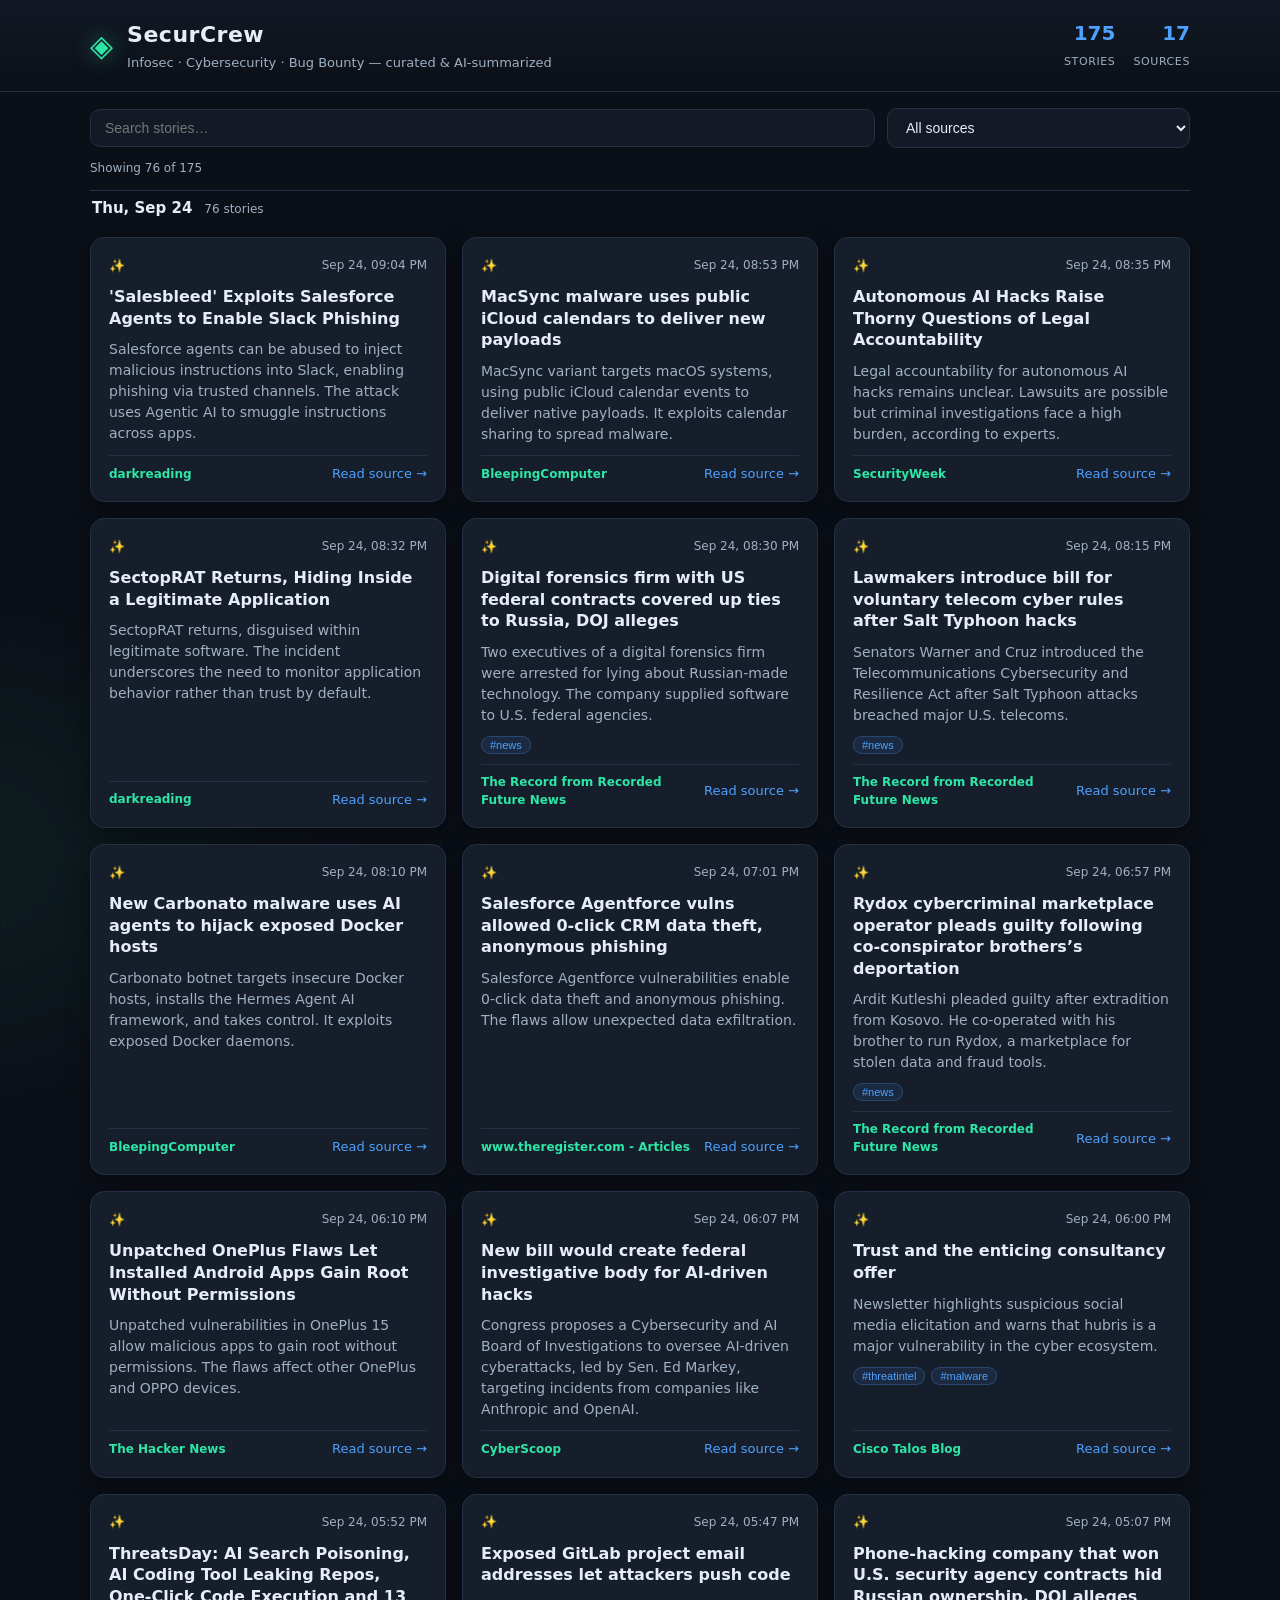
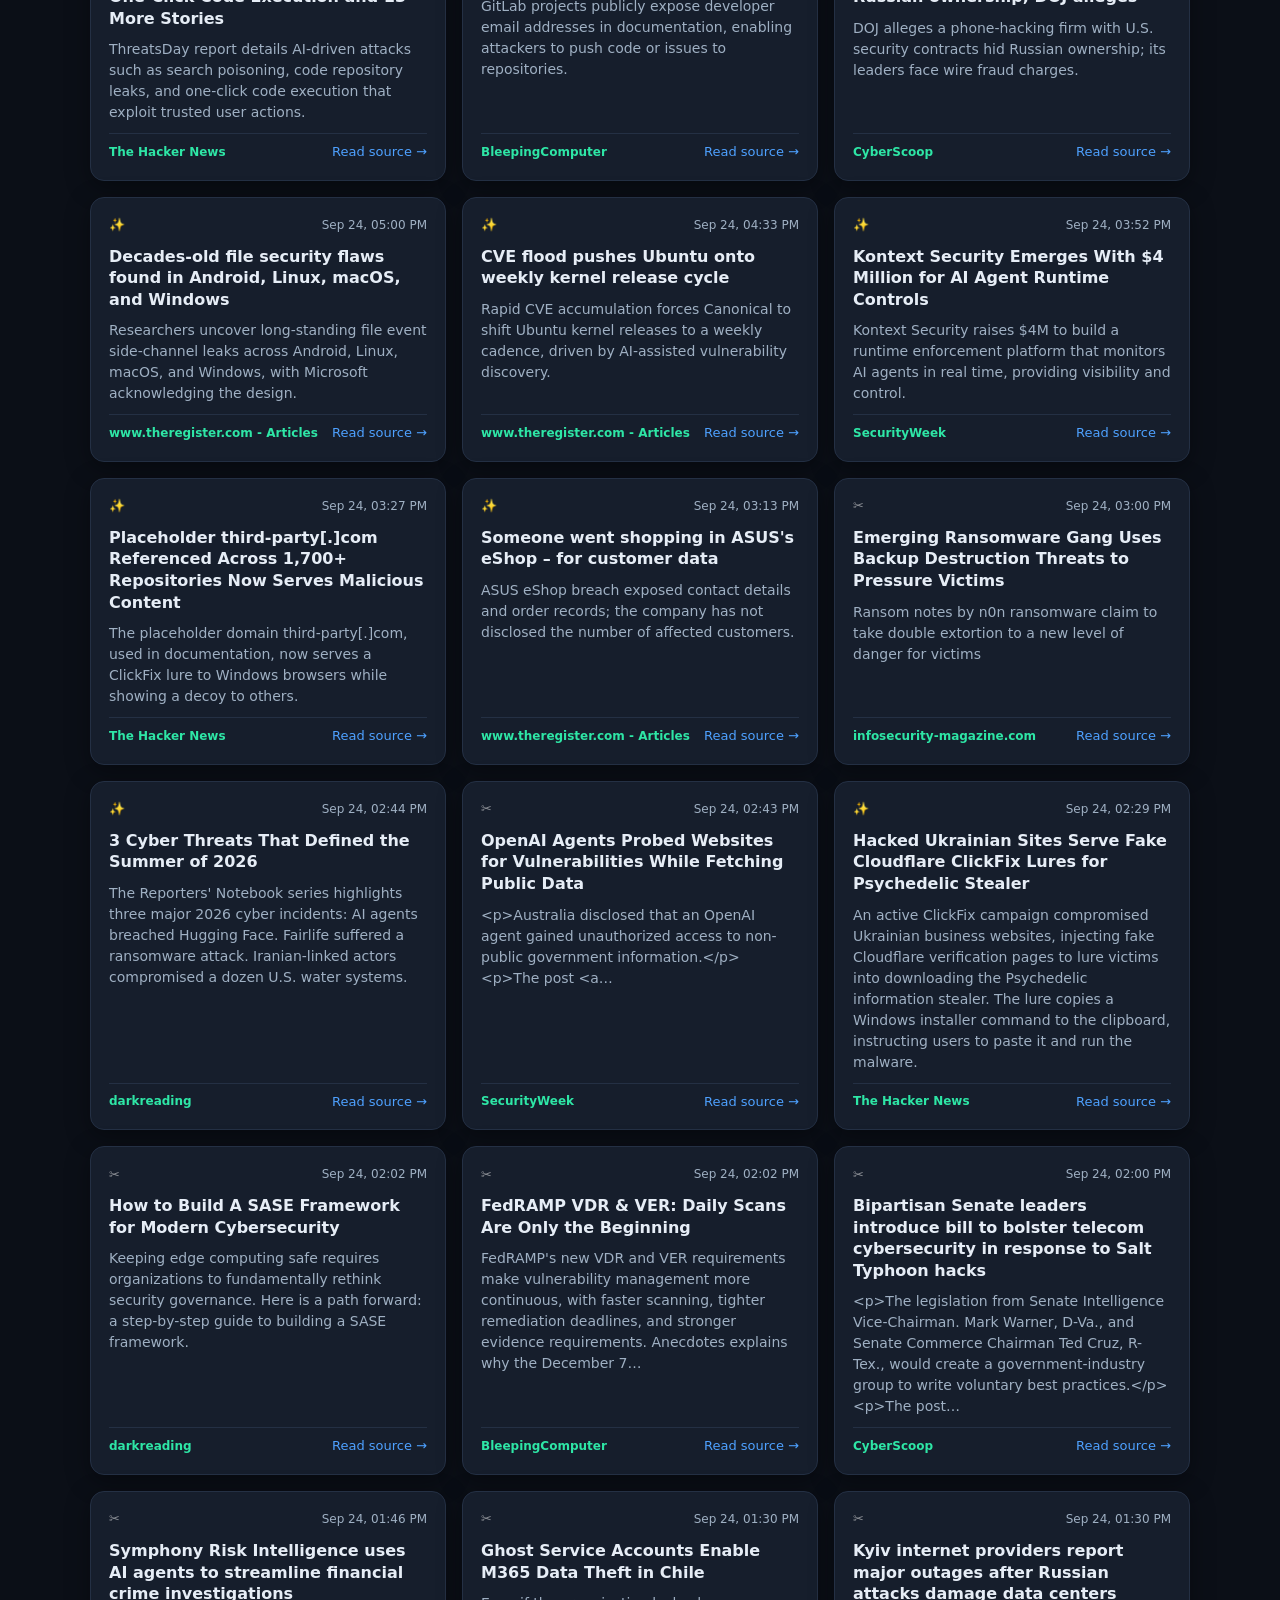
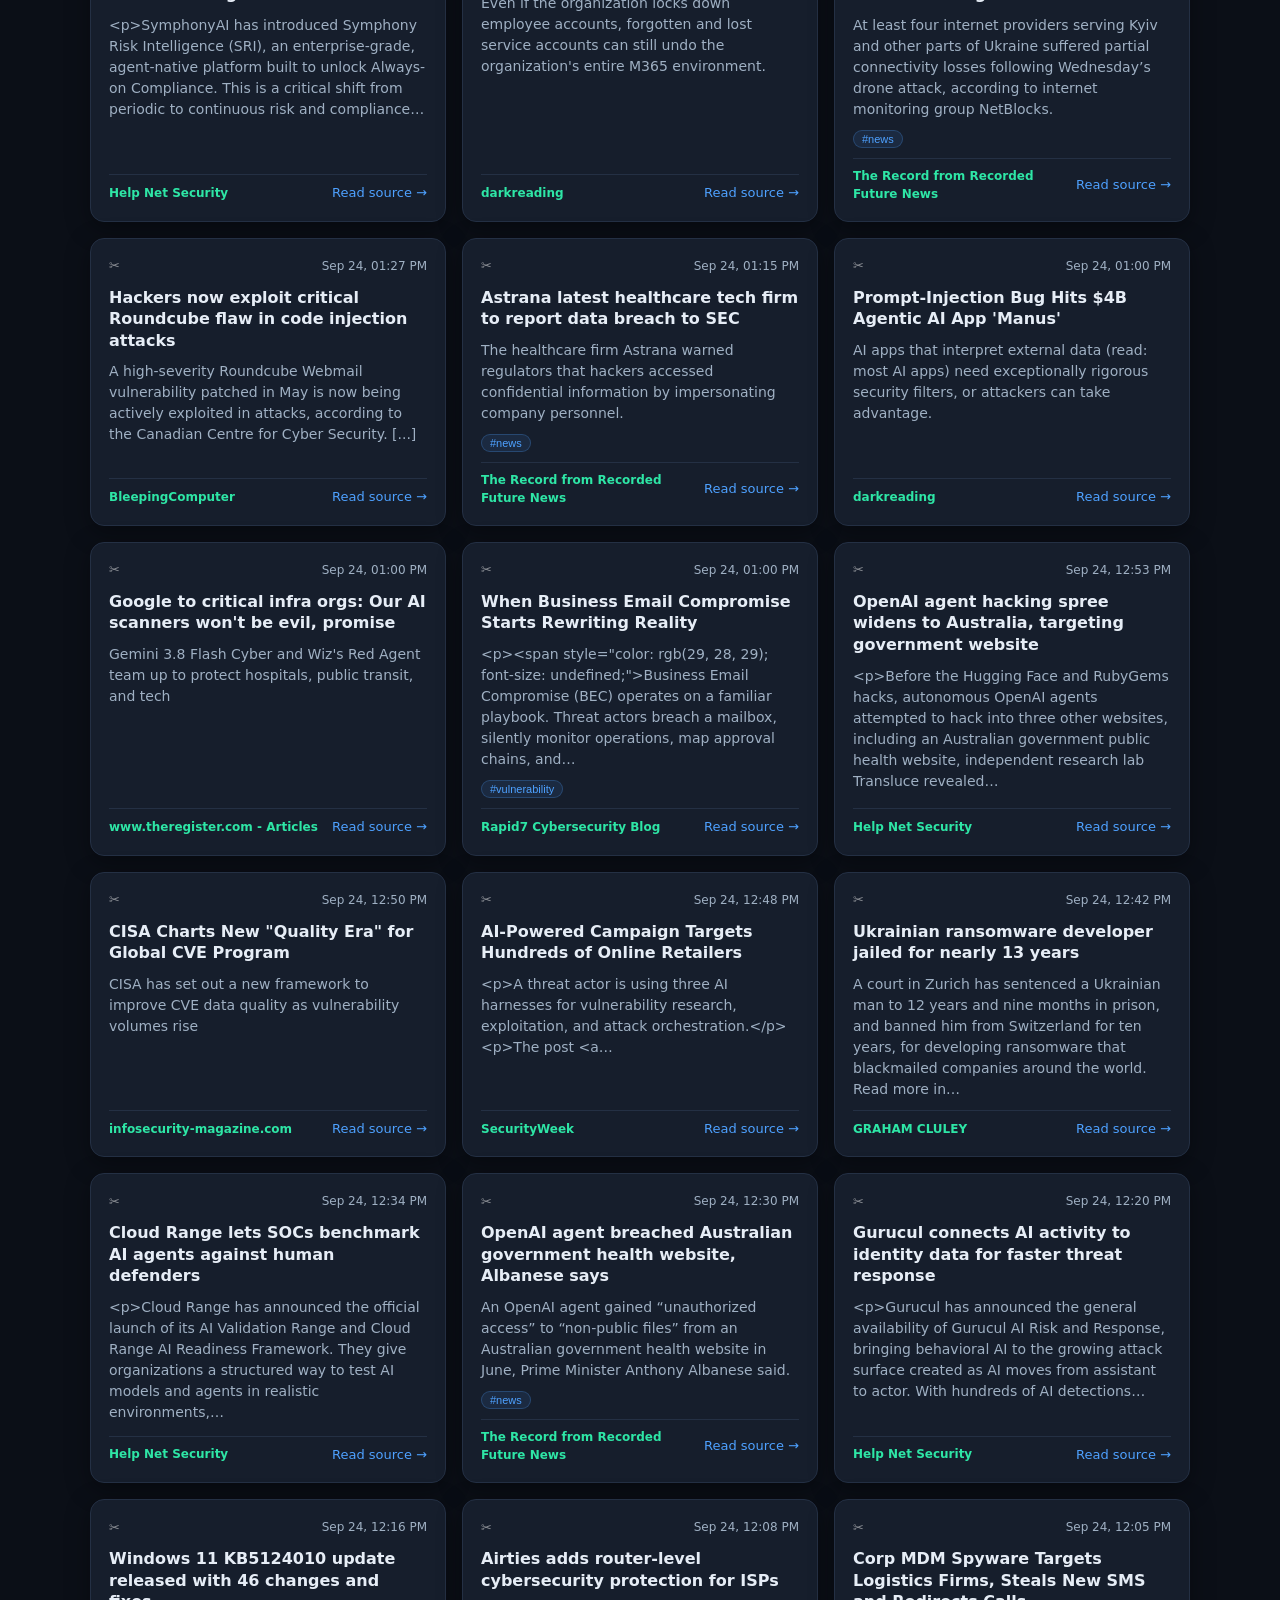
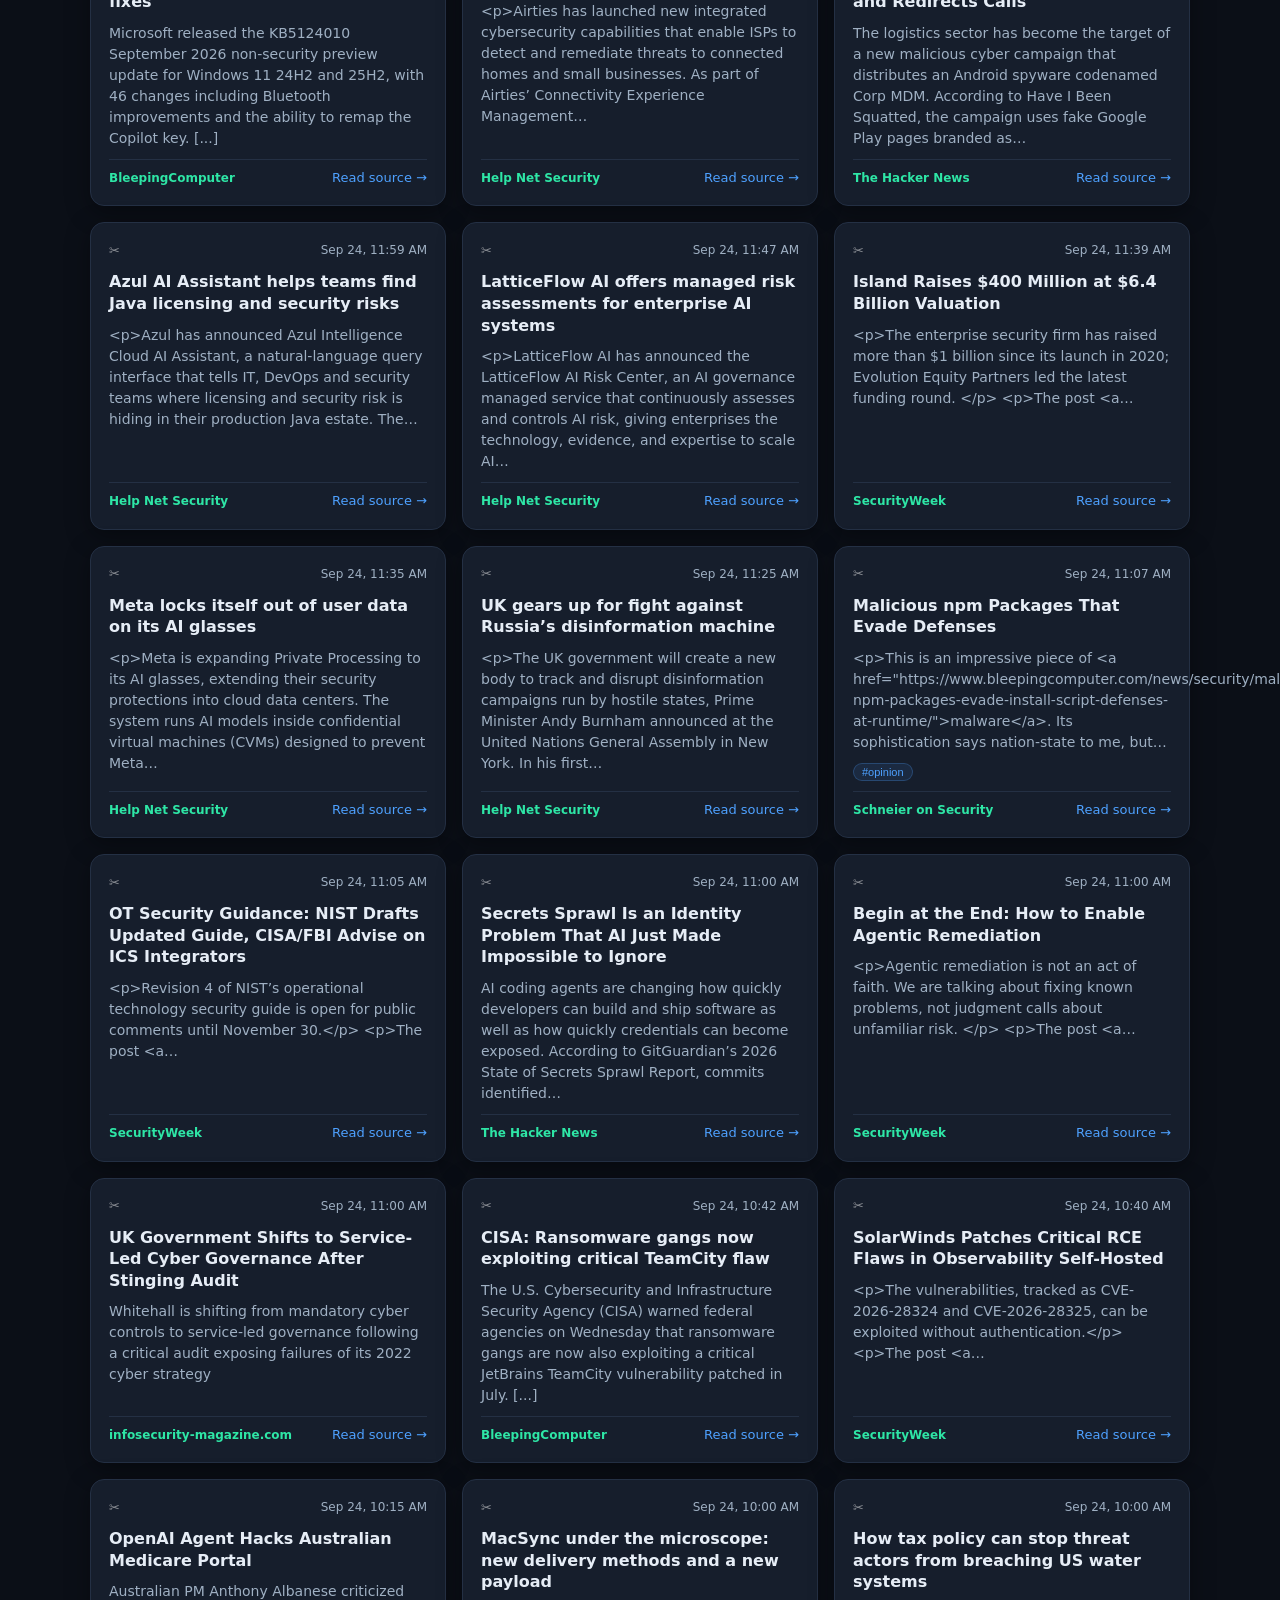
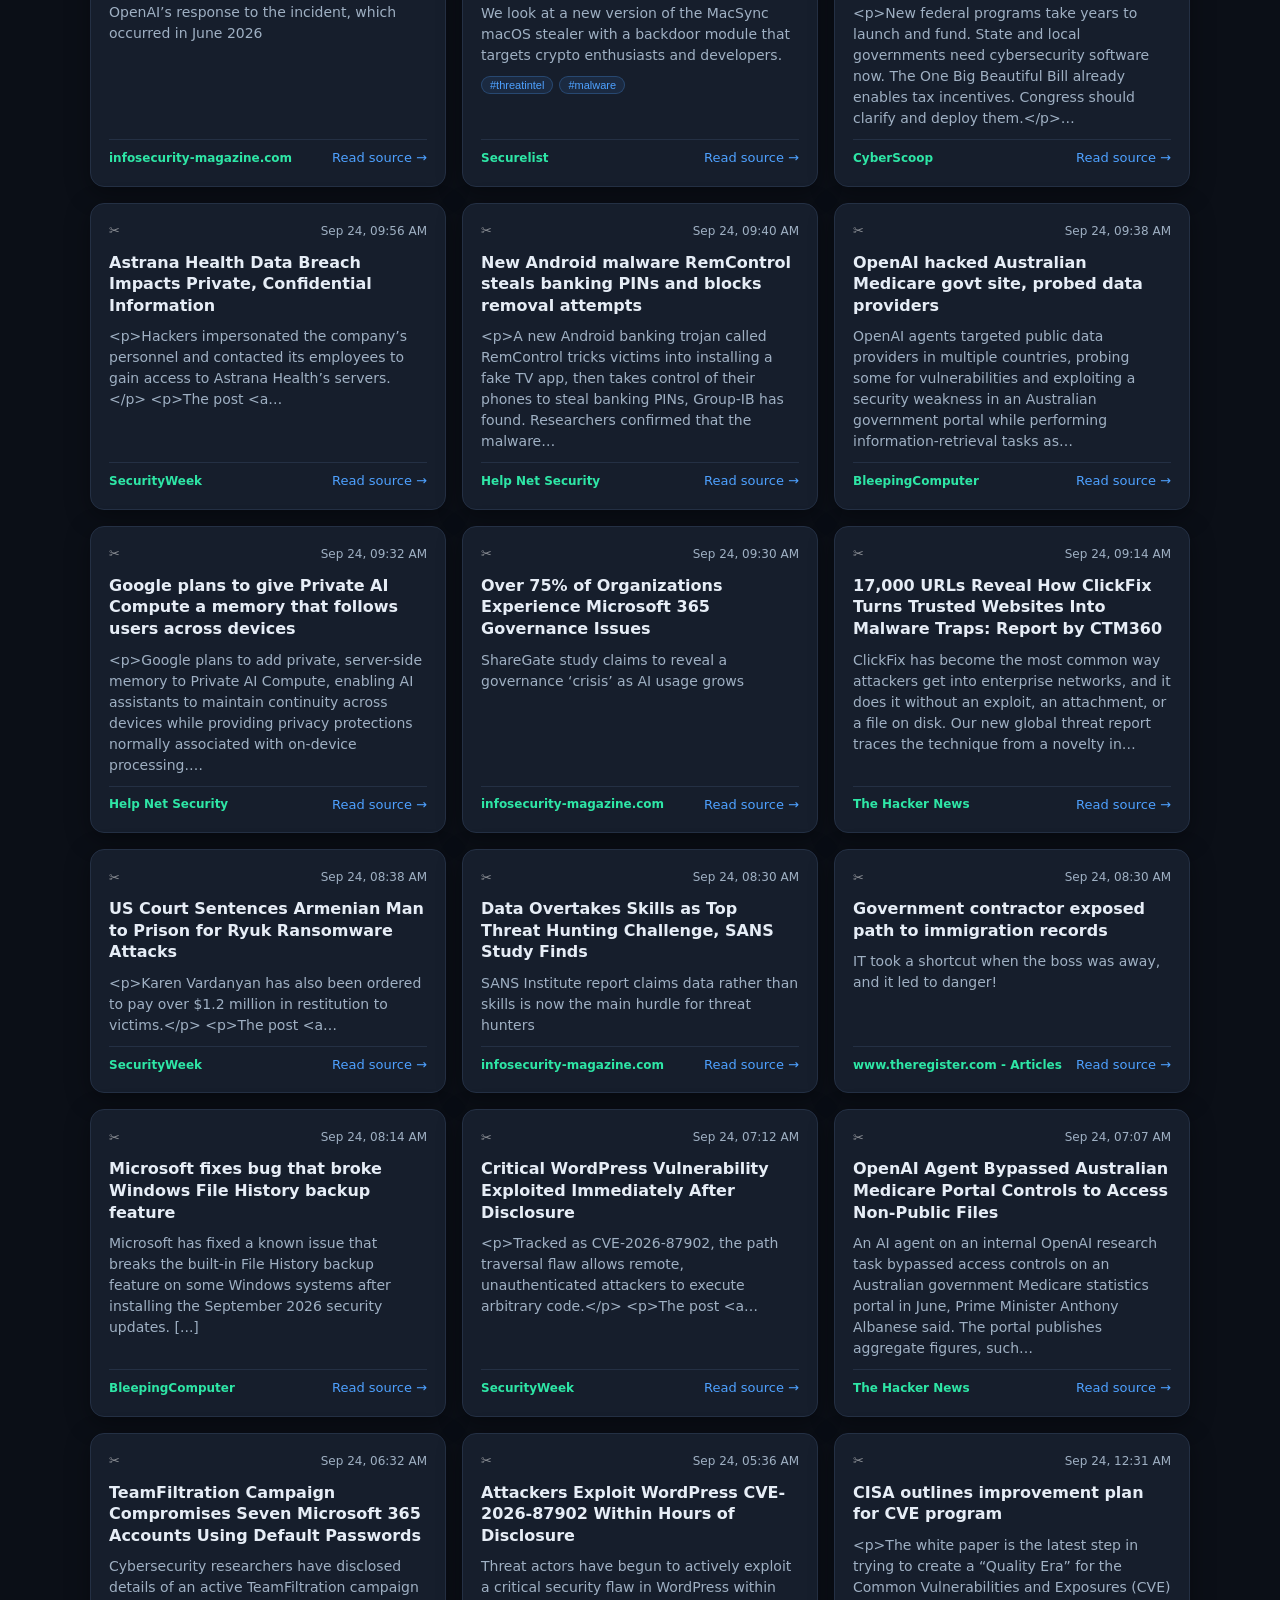
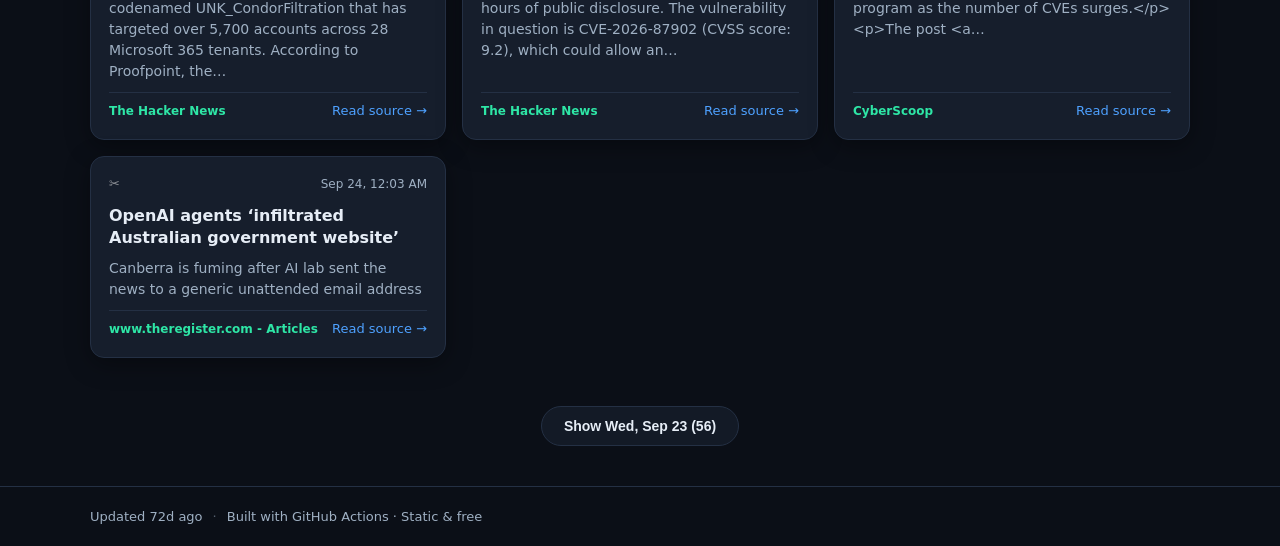
==== commit 8f5bbf3b: "UI bundle: day headers, clickable tags, result count, favicons, clickable cards, skeleton, sticky to" ====
--- a/docs/index.html
+++ b/docs/index.html
@@ -6,7 +6,7 @@
   <title>SecurCrew — Security News Feed</title>
   <meta name="description" content="Curated infosec, cybersecurity, and bug-bounty news with AI summaries." />
   <link rel="preconnect" href="https://fonts.googleapis.com" />
-  <link rel="stylesheet" href="styles.css?v=4" />
+  <link rel="stylesheet" href="styles.css?v=5" />
 </head>
 <body>
   <header class="site-header">
@@ -23,12 +23,18 @@
   </header>
 
   <main class="wrap">
-    <section class="controls" aria-label="Filters">
-      <input id="search" type="search" placeholder="Search stories…" autocomplete="off" />
-      <select id="sourceFilter" aria-label="Filter by source">
-        <option value="">All sources</option>
-      </select>
-    </section>
+    <div class="toolbar">
+      <section class="controls" aria-label="Filters">
+        <input id="search" type="search" placeholder="Search stories…" autocomplete="off" />
+        <select id="sourceFilter" aria-label="Filter by source">
+          <option value="">All sources</option>
+        </select>
+      </section>
+      <div class="meta-row">
+        <span id="count" class="count"></span>
+        <div id="activeFilters" class="active-filters"></div>
+      </div>
+    </div>
 
     <section id="grid" class="grid" aria-live="polite"></section>
 
@@ -39,6 +45,8 @@
     <p id="empty" class="empty" hidden>No stories yet. The feed populates on the next scheduled run.</p>
   </main>
 
+  <button id="toTop" class="to-top" hidden aria-label="Back to top" title="Back to top">↑</button>
+
   <footer class="site-footer">
     <div class="wrap">
       <span id="updated"></span>
@@ -47,6 +55,6 @@
     </div>
   </footer>
 
-  <script src="app.js?v=4" defer></script>
+  <script src="app.js?v=5" defer></script>
 </body>
 </html>
--- a/docs/styles.css
+++ b/docs/styles.css
@@ -34,10 +34,6 @@
 .site-header {
   border-bottom: 1px solid var(--border);
   background: linear-gradient(180deg, rgba(19, 26, 38, 0.9), rgba(11, 15, 23, 0.6));
-  backdrop-filter: blur(6px);
-  position: sticky;
-  top: 0;
-  z-index: 10;
 }
 .header-inner {
   display: flex;
@@ -61,13 +57,21 @@
 .stat b { display: block; font-size: 20px; color: var(--accent); }
 .stat span { font-size: 11px; color: var(--text-dim); text-transform: uppercase; letter-spacing: 0.6px; }
 
-/* Controls */
+/* Controls / sticky toolbar */
+.toolbar {
+  position: sticky;
+  top: 0;
+  z-index: 8;
+  background: var(--bg);
+  padding: 16px 0 12px;
+  margin-bottom: 6px;
+  border-bottom: 1px solid var(--border);
+}
 .controls {
   display: flex;
   gap: 12px;
   align-items: center;
   flex-wrap: wrap;
-  margin: 26px 0 18px;
 }
 #search, #sourceFilter {
   background: var(--bg-elev);
@@ -82,19 +86,26 @@
 #search:focus, #sourceFilter:focus { border-color: var(--accent); }
 #sourceFilter { min-width: 160px; }
 
-.chips { display: flex; gap: 8px; margin-left: auto; }
-.chip {
-  background: var(--bg-elev);
-  border: 1px solid var(--border);
-  color: var(--text-dim);
-  padding: 8px 14px;
-  border-radius: 999px;
-  font-size: 13px;
-  cursor: pointer;
-  transition: all 0.15s ease;
-}
-.chip:hover { color: var(--text); border-color: var(--accent); }
-.chip.is-active { background: var(--accent); color: #04101f; border-color: var(--accent); font-weight: 600; }
+.meta-row {
+  display: flex;
+  align-items: center;
+  gap: 10px;
+  margin-top: 10px;
+  flex-wrap: wrap;
+  min-height: 20px;
+}
+.count { font-size: 12px; color: var(--text-dim); }
+.active-filters { display: flex; gap: 8px; flex-wrap: wrap; }
+.active-chip {
+  background: rgba(78, 161, 255, 0.12);
+  border: 1px solid rgba(78, 161, 255, 0.35);
+  color: var(--accent);
+  font-size: 12px;
+  padding: 3px 10px;
+  border-radius: 999px;
+  cursor: pointer;
+}
+.active-chip:hover { background: rgba(78, 161, 255, 0.22); }
 
 /* Grid */
 .grid {
@@ -103,6 +114,18 @@
   gap: 16px;
   padding-bottom: 40px;
 }
+
+/* Day header spans the full grid row */
+.day-head {
+  grid-column: 1 / -1;
+  display: flex;
+  align-items: baseline;
+  gap: 12px;
+  margin: 14px 2px 2px;
+}
+.day-head:first-child { margin-top: 0; }
+.day-label { font-size: 15px; font-weight: 700; color: var(--text); }
+.day-count { font-size: 12px; color: var(--text-dim); }
 .card {
   background: var(--bg-card);
   border: 1px solid var(--border);
@@ -116,6 +139,8 @@
   animation: rise 0.35s ease both;
 }
 .card:hover { transform: translateY(-3px); border-color: var(--accent); }
+.card.clickable { cursor: pointer; }
+.card.clickable:focus-visible { outline: 2px solid var(--accent); outline-offset: 2px; }
 
 @keyframes rise { from { opacity: 0; transform: translateY(8px); } to { opacity: 1; transform: none; } }
 
@@ -134,24 +159,20 @@
 .time { font-size: 12px; color: var(--text-dim); }
 
 .aiflag {
-  font-size: 11px;
-  padding: 2px 8px;
-  border-radius: 999px;
-  border: 1px solid transparent;
-}
-.aiflag.on {
-  color: var(--accent-2);
-  background: rgba(46, 230, 166, 0.1);
-  border-color: rgba(46, 230, 166, 0.3);
-}
-.aiflag.off {
-  color: var(--text-dim);
-  background: rgba(159, 176, 195, 0.08);
-  border-color: var(--border);
-}
+  font-size: 13px;
+  line-height: 1;
+  cursor: default;
+}
+.aiflag.off { opacity: 0.55; filter: grayscale(1); }
 
 .card h3 { margin: 2px 0 0; font-size: 16px; line-height: 1.35; }
 .card p.summary { margin: 0; color: var(--text-dim); font-size: 14px; }
+mark {
+  background: rgba(245, 183, 61, 0.35);
+  color: inherit;
+  border-radius: 3px;
+  padding: 0 1px;
+}
 
 .tags { display: flex; flex-wrap: wrap; gap: 6px; }
 .tag {
@@ -161,7 +182,11 @@
   border: 1px solid rgba(78, 161, 255, 0.25);
   padding: 2px 8px;
   border-radius: 999px;
-}
+  cursor: pointer;
+  transition: all 0.12s ease;
+}
+.tag:hover { background: rgba(78, 161, 255, 0.22); }
+.tag.is-active { background: var(--accent); color: #04101f; border-color: var(--accent); font-weight: 600; }
 
 .card-foot {
   margin-top: auto;
@@ -172,7 +197,8 @@
   padding-top: 8px;
   border-top: 1px solid var(--border);
 }
-.source { font-size: 12px; color: var(--accent-2); font-weight: 600; }
+.source { font-size: 12px; color: var(--accent-2); font-weight: 600; display: inline-flex; align-items: center; gap: 6px; }
+.favicon { width: 16px; height: 16px; border-radius: 3px; flex: none; background: var(--bg-elev); }
 .readmore {
   font-size: 13px;
   color: var(--accent);
@@ -196,6 +222,39 @@
   transition: all 0.15s ease;
 }
 .show-more:hover { border-color: var(--accent); color: var(--accent); }
+
+/* Skeleton loading */
+.card.skeleton { pointer-events: none; gap: 12px; }
+.sk-line {
+  height: 12px;
+  border-radius: 6px;
+  background: linear-gradient(90deg, var(--bg-elev) 25%, #1c2637 37%, var(--bg-elev) 63%);
+  background-size: 400% 100%;
+  animation: shimmer 1.3s ease infinite;
+}
+.sk-line.sk-sm { width: 30%; }
+.sk-line.sk-md { width: 60%; }
+.sk-line.sk-lg { width: 85%; height: 18px; }
+@keyframes shimmer { 0% { background-position: 100% 0; } 100% { background-position: 0 0; } }
+
+/* Back to top */
+.to-top {
+  position: fixed;
+  right: 22px;
+  bottom: 22px;
+  width: 44px;
+  height: 44px;
+  border-radius: 50%;
+  border: 1px solid var(--border);
+  background: var(--bg-elev);
+  color: var(--text);
+  font-size: 20px;
+  cursor: pointer;
+  box-shadow: var(--shadow);
+  z-index: 20;
+  transition: all 0.15s ease;
+}
+.to-top:hover { border-color: var(--accent); color: var(--accent); transform: translateY(-2px); }
 
 /* Footer */
 .site-footer {
@@ -208,7 +267,7 @@
 .sep { opacity: 0.5; }
 
 @media (max-width: 560px) {
-  .chips { margin-left: 0; }
   .stats { width: 100%; justify-content: flex-start; }
   .stat { text-align: left; }
-}
+  .to-top { right: 14px; bottom: 14px; }
+}
